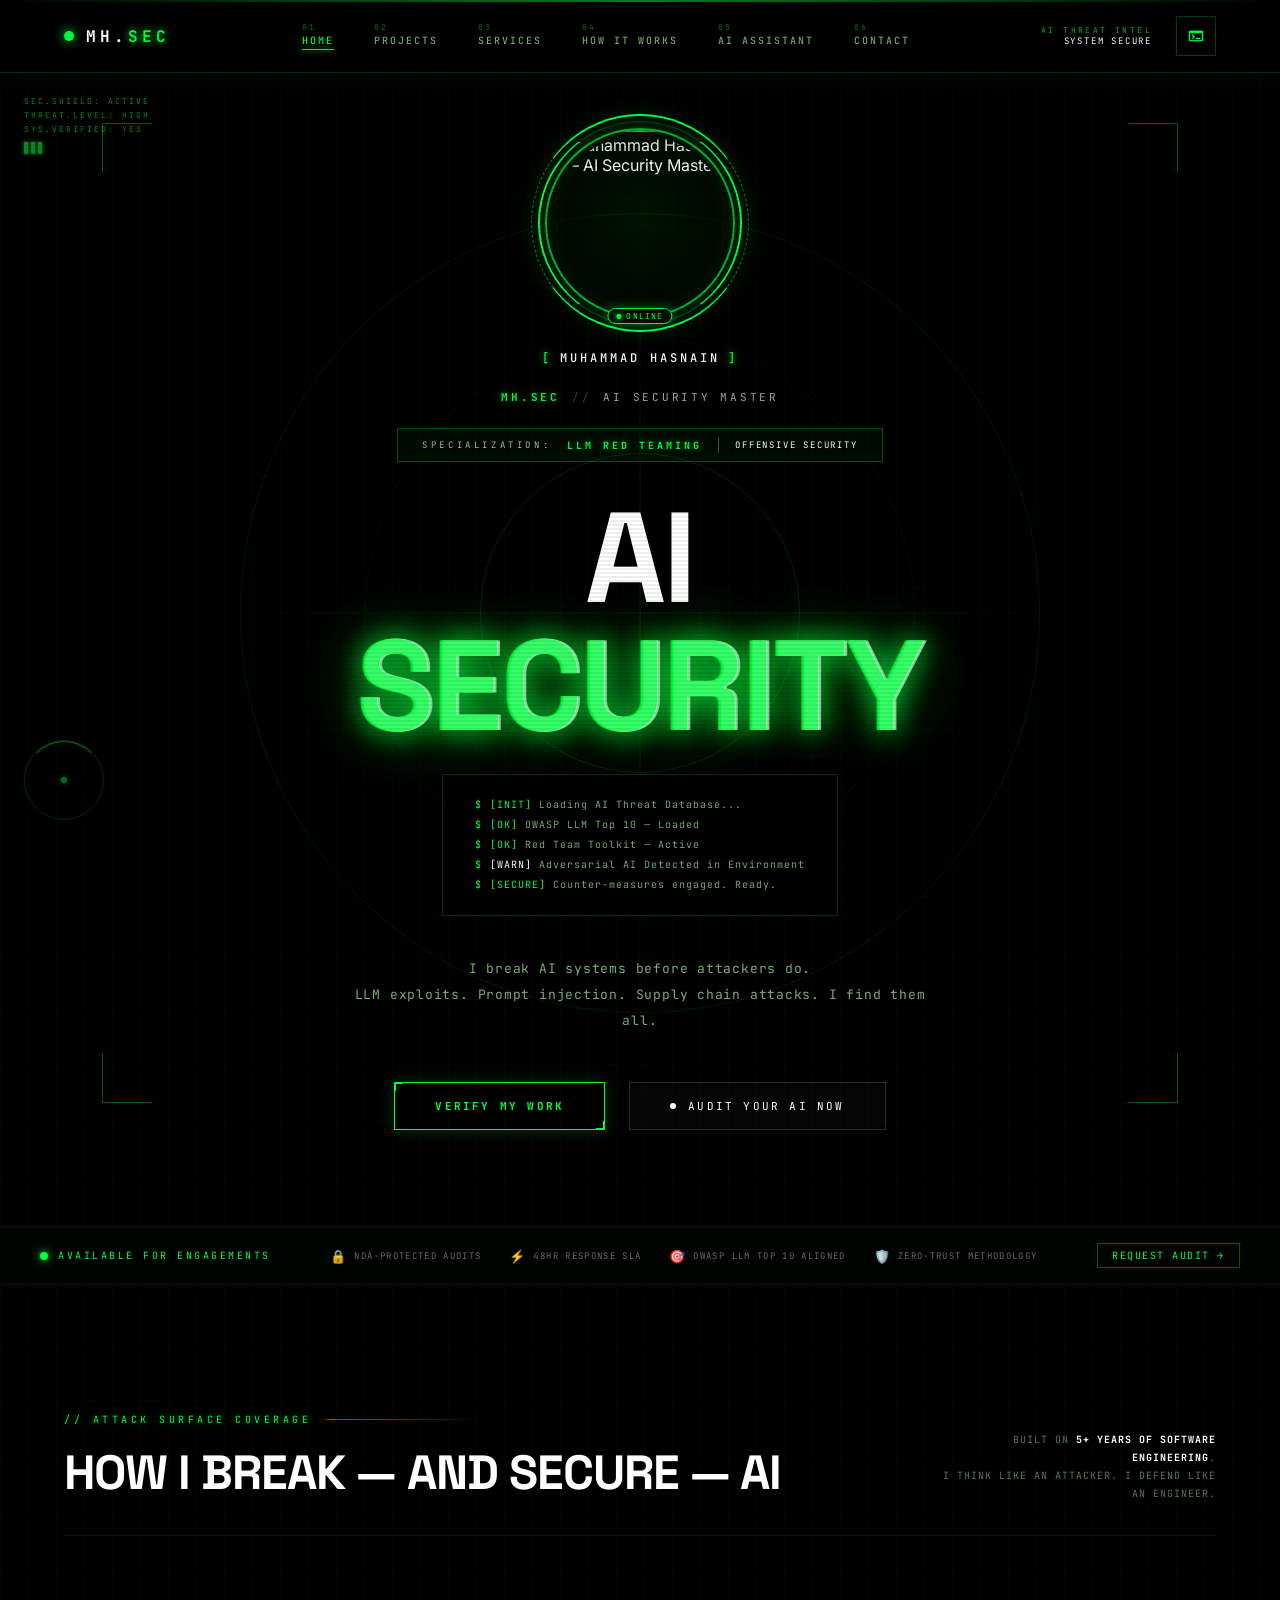
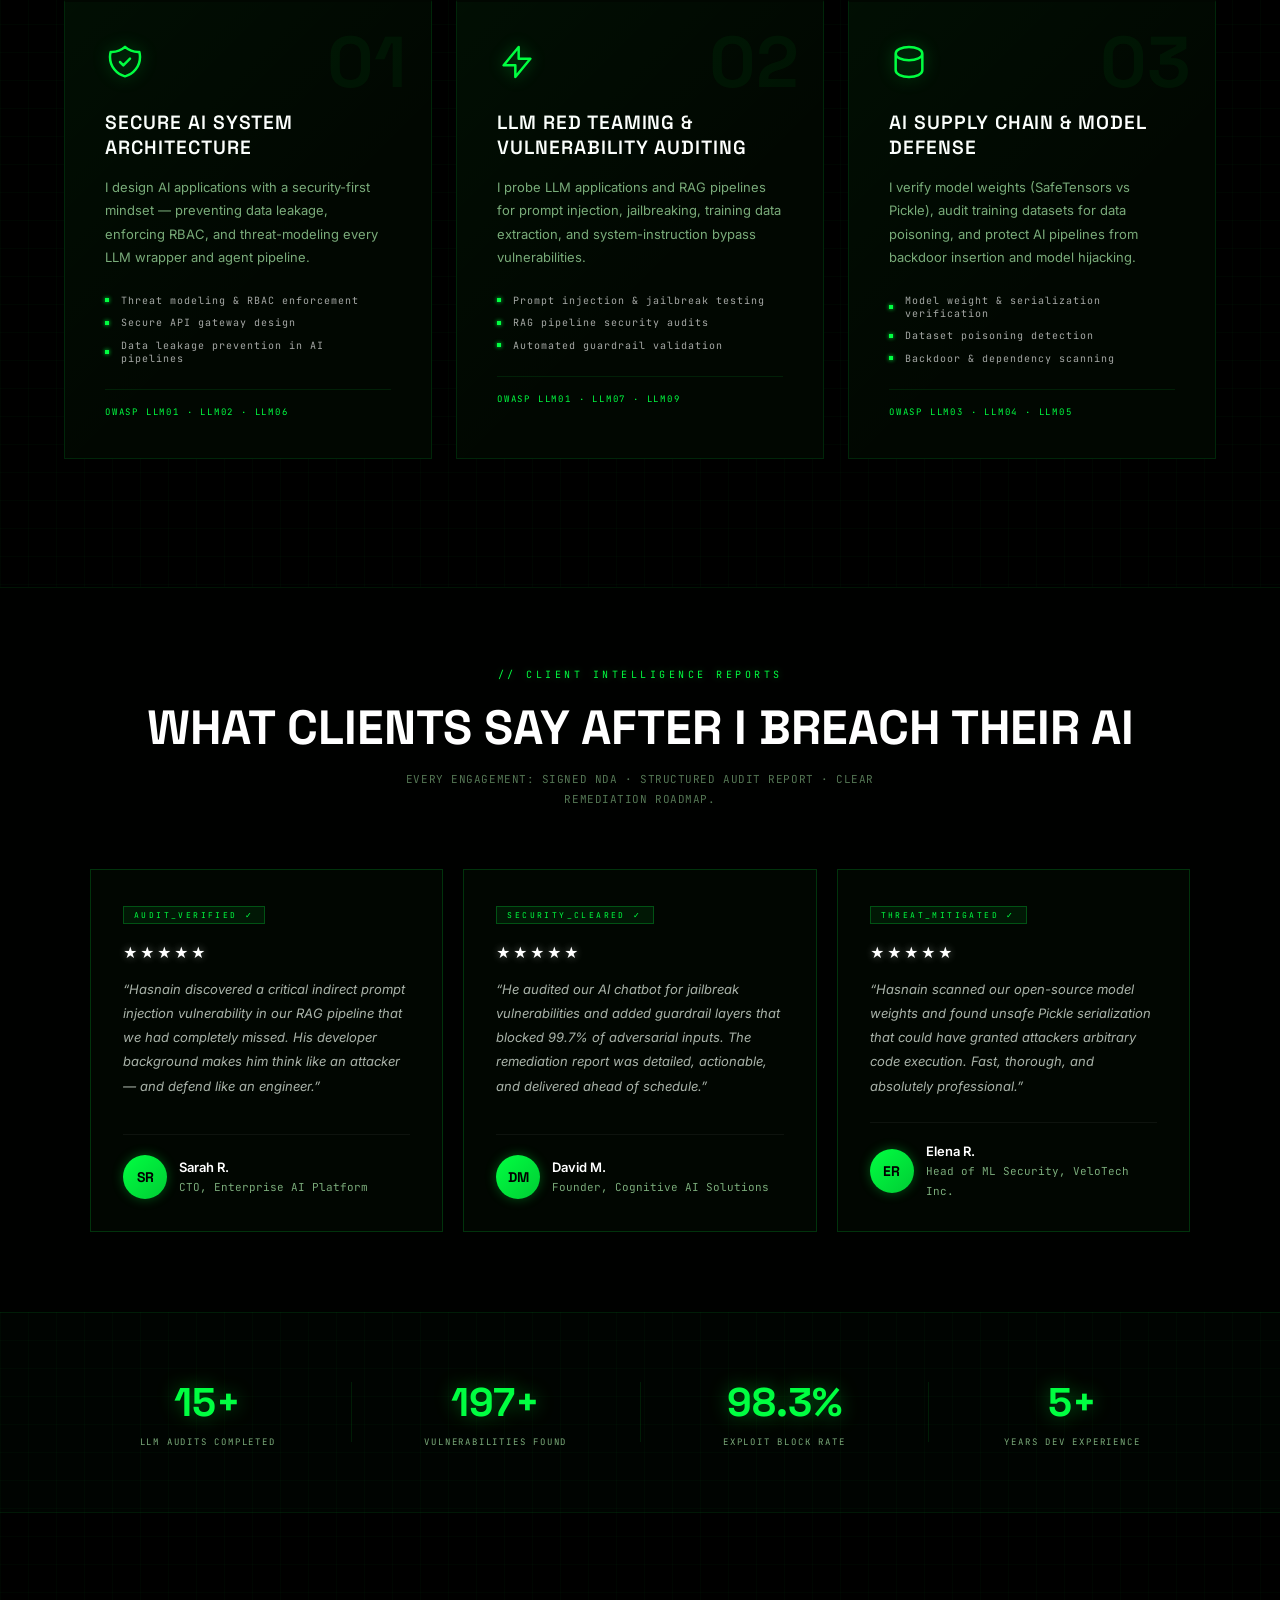
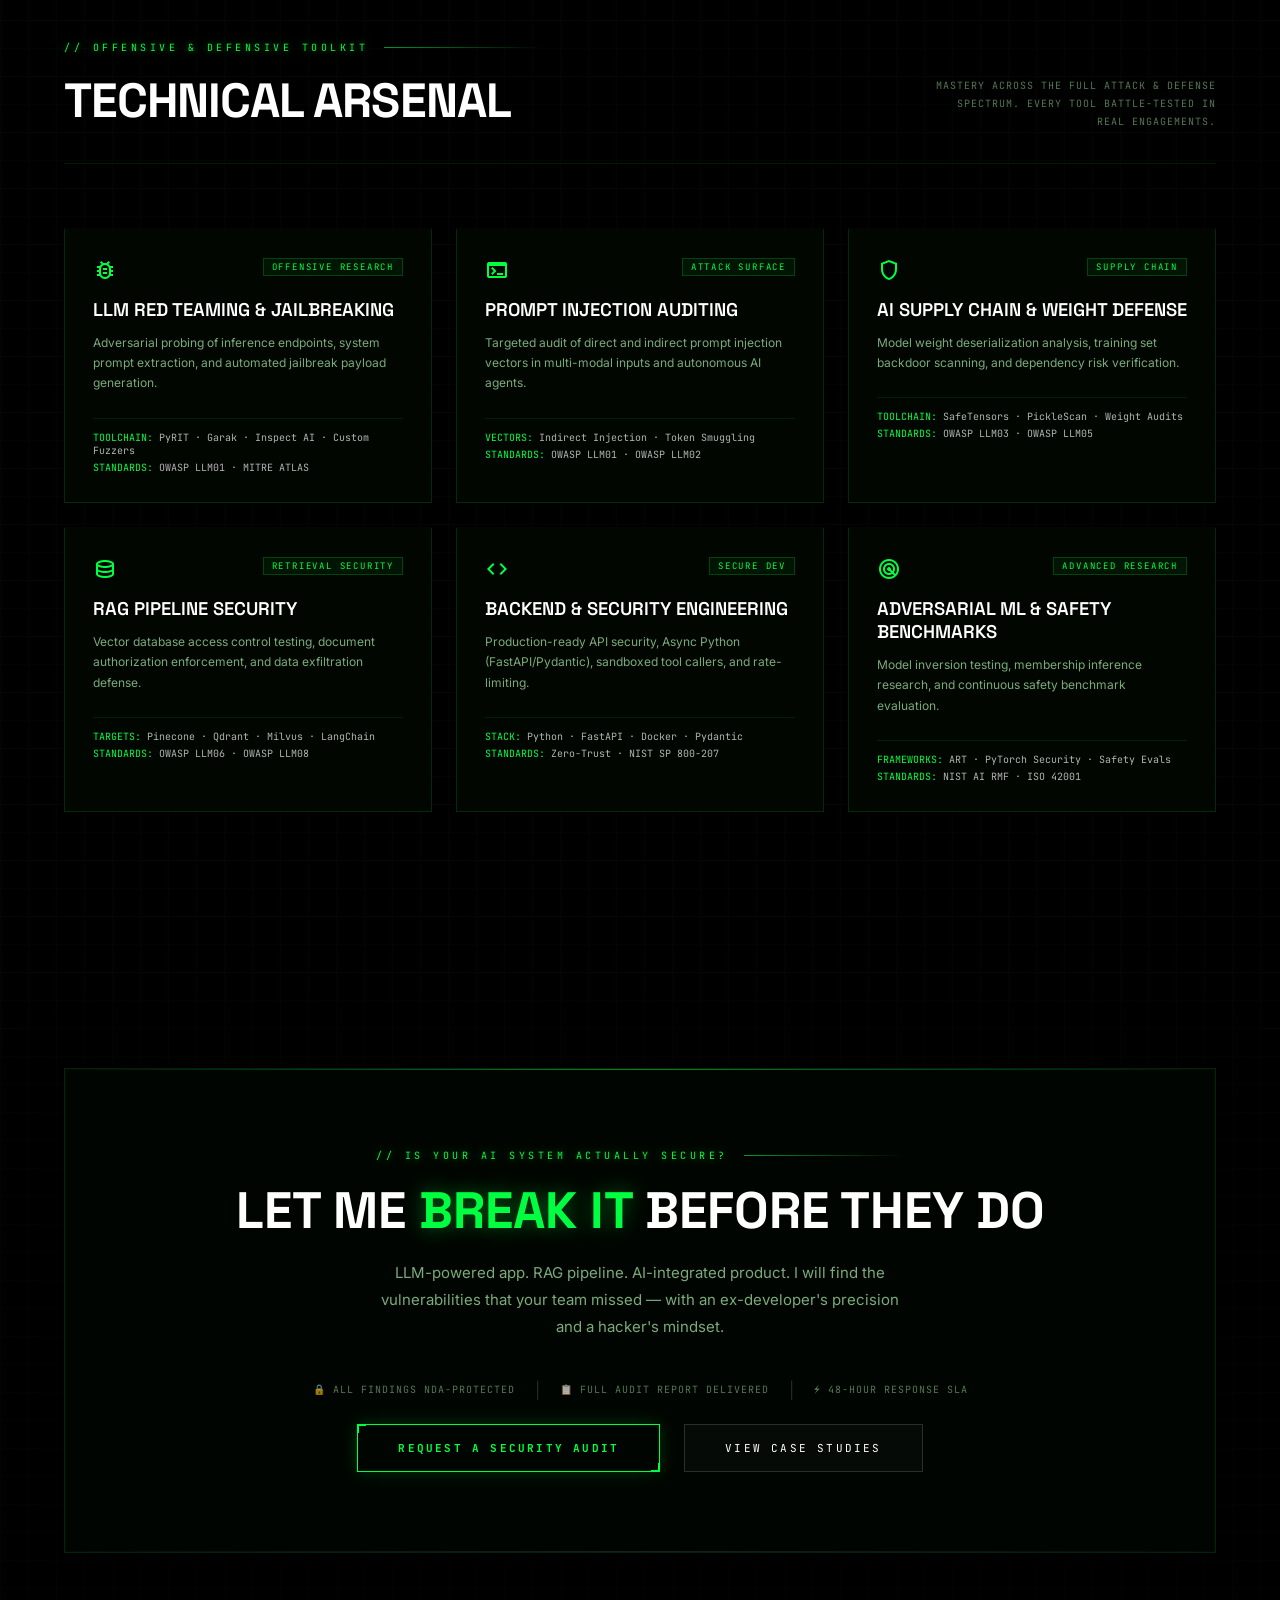
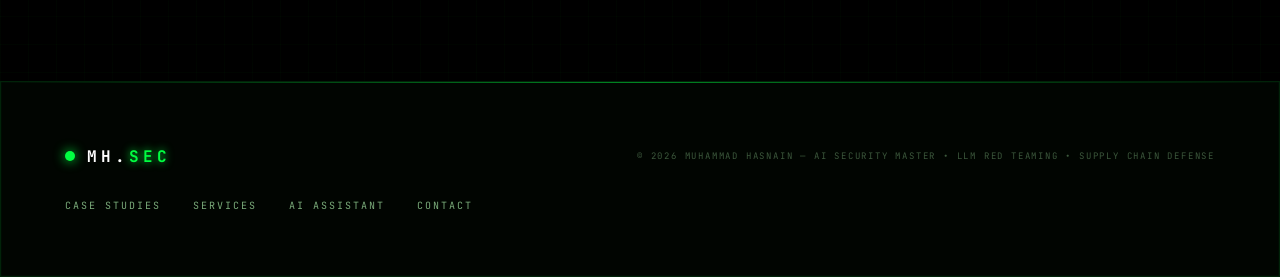
==== index.html @ ea04176e "refactor: redesign profile picture frame with circular cyber HUD and status badge" ====
<!DOCTYPE html>
<html lang="en" class="scroll-smooth">

<head>
  <meta charset="UTF-8" />
  <meta name="viewport" content="width=device-width, initial-scale=1.0" />
  <title>Muhammad Hasnain | AI Security Master | LLM Red Teaming</title>
  <meta name="description" content="Muhammad Hasnain — AI Security Master specializing in LLM Red Teaming, prompt injection, AI supply chain defense, and offensive security audits. Hire the expert companies trust." />
  <link rel="icon" type="image/svg+xml"
    href="data:image/svg+xml,%3Csvg xmlns='http://www.w3.org/2000/svg' viewBox='0 0 100 100'%3E%3Ccircle cx='50' cy='50' r='48' fill='none' stroke='%2300FF41' stroke-width='1' stroke-dasharray='4,2' opacity='0.4'/%3E%3Ccircle cx='50' cy='50' r='38' fill='none' stroke='%2300FF41' stroke-width='4'/%3E%3Ccircle cx='50' cy='50' r='20' fill='%2300FF41'%3E%3Canimate attributeName='opacity' values='1;0.4;1' dur='2s' repeatCount='indefinite'/%3E%3C/circle%3E%3C/svg%3E" />
  <link rel="stylesheet" href="index.css" />
  <link href="https://fonts.googleapis.com/css2?family=Material+Symbols+Outlined:wght,FILL@100..700,0..1&display=swap" rel="stylesheet" />
</head>

<body class="matrix-bg">

  <!-- CRT Overlay -->
  <div class="crt-overlay"></div>

  <!-- Scanline -->
  <div class="scanline"></div>

  <!-- HUD Left Sidebar -->
  <div class="hud-sidebar">
    <span>SEC.SHIELD: ACTIVE</span>
    <span>THREAT.LEVEL: HIGH</span>
    <span>SYS.VERIFIED: YES</span>
    <div class="hud-bars">
      <div class="hud-bar" style="animation-delay:0s"></div>
      <div class="hud-bar" style="animation-delay:0.3s"></div>
      <div class="hud-bar" style="animation-delay:0.6s"></div>
    </div>
  </div>

  <!-- HUD Radar -->
  <div class="hud-radar">
    <div class="hud-radar-inner">
      <div class="hud-radar-dot"></div>
      <div class="hud-radar-spin"></div>
    </div>
  </div>

  <!-- Navigation -->
  <nav class="top-nav">
    <div class="nav-inner">
      <a href="index.html" class="nav-logo">
        <div class="nav-logo-dot"></div>
        <div class="nav-logo-text">MH.<span>SEC</span></div>
      </a>
      <ul class="nav-links">
        <li><a href="index.html" class="active"><span class="nav-num">01</span>Home</a></li>
        <li><a href="projects.html"><span class="nav-num">02</span>Projects</a></li>
        <li><a href="services.html"><span class="nav-num">03</span>Services</a></li>
        <li><a href="neural-net.html"><span class="nav-num">04</span>How It Works</a></li>
        <li><a href="diagnostic.html"><span class="nav-num">05</span>AI Assistant</a></li>
        <li><a href="contact.html"><span class="nav-num">06</span>Contact</a></li>
      </ul>
      <div style="display:flex;align-items:center;gap:1.5rem;">
        <div class="nav-info">
          <span class="nav-info-top">AI Threat Intel</span>
          <span class="nav-info-bottom">SYSTEM SECURE</span>
        </div>
        <button class="nav-terminal-btn" title="Terminal">
          <span class="material-symbols-outlined" style="font-size:18px;font-variation-settings:'FILL' 0;">terminal</span>
        </button>
      </div>
      <button class="mobile-menu-btn" onclick="document.getElementById('mobileMenu').classList.toggle('open')" aria-label="Menu">
        <span class="material-symbols-outlined">menu</span>
      </button>
    </div>
    <div class="mobile-menu" id="mobileMenu">
      <a href="index.html">01 — Home</a>
      <a href="projects.html">02 — Projects</a>
      <a href="services.html">03 — Services</a>
      <a href="neural-net.html">04 — How It Works</a>
      <a href="diagnostic.html">05 — AI Assistant</a>
      <a href="contact.html">06 — Contact</a>
    </div>
  </nav>

  <!-- ── HERO SECTION ── -->
  <section class="hero">
    <div class="hero-bg" aria-hidden="true">
      <div class="hero-ring hero-ring-lg"></div>
      <div class="hero-ring hero-ring-md"></div>
      <div class="hero-ring hero-ring-sm"></div>
      <div class="hero-cross-v"></div>
      <div class="hero-cross-h"></div>
      <div class="hero-corner hero-corner-tl"></div>
      <div class="hero-corner hero-corner-tr"></div>
      <div class="hero-corner hero-corner-bl"></div>
      <div class="hero-corner hero-corner-br"></div>
    </div>

    <div class="hero-content container">

      <!-- Profile Image Frame (Circular Cyber HUD) -->
      <div class="profile-container animate-fade-up">
        <div class="profile-ring-outer"></div>
        <div class="profile-ring-inner"></div>
        <div class="profile-frame">
          <div class="profile-scanline"></div>
          <img src="profile.jpg" alt="Muhammad Hasnain — AI Security Master" class="profile-img" />
          <div class="profile-overlay"></div>
        </div>
        <div class="profile-status-badge" title="OPERATIONAL // ACTIVE">
          <span class="status-dot"></span>
          <span class="status-text">ONLINE</span>
        </div>
      </div>

      <!-- Name -->
      <div class="profile-name animate-fade-up stagger-1">Muhammad Hasnain</div>

      <!-- Hero Branding -->
      <div class="hero-brand-block animate-fade-up stagger-1">
        <span class="brand-system">MH.SEC</span>
        <span class="brand-divider">//</span>
        <span class="brand-operator">AI Security Master</span>
      </div>

      <!-- Designation Badge -->
      <div class="designation-badge animate-fade-up stagger-1">
        <span class="designation-label">SPECIALIZATION:</span>
        <span class="designation-value">LLM Red Teaming</span>
        <div class="designation-divider"></div>
        <span class="designation-class">OFFENSIVE SECURITY</span>
      </div>

      <!-- Main Headline -->
      <h1 class="hero-title animate-fade-up stagger-2">
        AI
        <span class="hero-title-accent glitch-text" data-text="SECURITY">SECURITY</span>
      </h1>

      <!-- Terminal Boot Log -->
      <div class="boot-log animate-fade-up stagger-3">
        <span class="log-line"><span class="log-caret">$</span><span class="log-ok">[INIT]</span> Loading AI Threat Database...</span>
        <span class="log-line"><span class="log-caret">$</span><span class="log-ok">[OK]</span> OWASP LLM Top 10 — Loaded</span>
        <span class="log-line"><span class="log-caret">$</span><span class="log-ok">[OK]</span> Red Team Toolkit — Active</span>
        <span class="log-line"><span class="log-caret">$</span><span class="log-warn">[WARN]</span> Adversarial AI Detected in Environment</span>
        <span class="log-line"><span class="log-caret">$</span><span class="log-ok">[SECURE]</span> Counter-measures engaged. Ready.<span class="cursor"></span></span>
      </div>

      <!-- Sub Headline -->
      <p class="hero-subtitle animate-fade-up stagger-3">
        I break AI systems before attackers do.<br>
        LLM exploits. Prompt injection. Supply chain attacks. I find them all.
      </p>

      <!-- CTA Buttons -->
      <div class="hero-ctas animate-fade-up stagger-4">
        <a href="projects.html" class="btn-primary" id="hero-verify-btn">
          <div class="corner-accent-tl"></div>
          <div class="corner-accent-br"></div>
          <span>Verify My Work</span>
        </a>
        <a href="contact.html" class="btn-secondary" id="hero-audit-btn">
          <span class="pulse-dot-sm"></span>
          Audit Your AI Now
        </a>
      </div>
    </div>
  </section>

  <!-- ── TRUST & CREDENTIALS BAR ── -->
  <div style="background:rgba(0,5,0,0.97); border-top:1px solid rgba(0,255,65,0.12); border-bottom:1px solid rgba(0,255,65,0.12); padding:16px 40px;">
    <div style="max-width:1200px; margin:0 auto; display:flex; align-items:center; justify-content:space-between; flex-wrap:wrap; gap:16px;">
      <div style="display:flex; align-items:center; gap:10px;">
        <div style="width:8px; height:8px; border-radius:50%; background:#00FF41; box-shadow:0 0 8px #00FF41; animation:pulse-green 2s infinite;"></div>
        <span style="font-family:'JetBrains Mono',monospace; font-size:10px; color:#00FF41; letter-spacing:0.25em; text-transform:uppercase;">Available for Engagements</span>
      </div>
      <div style="display:flex; align-items:center; gap:28px; flex-wrap:wrap;">
        <div style="display:flex; align-items:center; gap:8px;">
          <span style="font-size:13px;">🔒</span>
          <span style="font-family:'JetBrains Mono',monospace; font-size:9px; color:rgba(255,255,255,0.4); letter-spacing:0.15em; text-transform:uppercase;">NDA-Protected Audits</span>
        </div>
        <div style="display:flex; align-items:center; gap:8px;">
          <span style="font-size:13px;">⚡</span>
          <span style="font-family:'JetBrains Mono',monospace; font-size:9px; color:rgba(255,255,255,0.4); letter-spacing:0.15em; text-transform:uppercase;">48hr Response SLA</span>
        </div>
        <div style="display:flex; align-items:center; gap:8px;">
          <span style="font-size:13px;">🎯</span>
          <span style="font-family:'JetBrains Mono',monospace; font-size:9px; color:rgba(255,255,255,0.4); letter-spacing:0.15em; text-transform:uppercase;">OWASP LLM Top 10 Aligned</span>
        </div>
        <div style="display:flex; align-items:center; gap:8px;">
          <span style="font-size:13px;">🛡️</span>
          <span style="font-family:'JetBrains Mono',monospace; font-size:9px; color:rgba(255,255,255,0.4); letter-spacing:0.15em; text-transform:uppercase;">Zero-Trust Methodology</span>
        </div>
      </div>
      <a href="contact.html" style="font-family:'JetBrains Mono',monospace; font-size:10px; color:#00FF41; text-decoration:none; border:1px solid rgba(0,255,65,0.35); padding:5px 14px; letter-spacing:0.15em; transition:all 0.2s;" onmouseover="this.style.background='rgba(0,255,65,0.08)';this.style.boxShadow='0 0 12px rgba(0,255,65,0.2)'" onmouseout="this.style.background='transparent';this.style.boxShadow='none'">REQUEST AUDIT →</a>
    </div>
  </div>

  <!-- ── CORE COMPETENCIES SECTION ── -->
  <section class="section-competencies" id="core">
    <div class="container">
      <div class="section-header animate-fade-up">
        <div>
          <div class="section-label">// Attack Surface Coverage</div>
          <h2 class="section-title">How I Break — And Secure — AI</h2>
        </div>
        <p class="section-desc">
          Built on <strong style="color:#fff;">5+ years of software engineering</strong>.<br>
          I think like an attacker. I defend like an engineer.
        </p>
      </div>

      <div class="competency-grid">
        <!-- Card 01 -->
        <div class="competency-card hover-z-shift animate-fade-up stagger-1">
          <div class="competency-num">01</div>
          <div class="competency-icon">
            <svg width="40" height="40" fill="none" stroke="currentColor" stroke-width="1.5" viewBox="0 0 24 24">
              <path d="M9 12l2 2 4-4m5.618-4.016A11.955 11.955 0 0112 2.944a11.955 11.955 0 01-8.618 3.04A12.02 12.02 0 003 9c0 5.591 3.824 10.29 9 11.622 5.176-1.332 9-6.03 9-11.622 0-1.042-.133-2.052-.382-3.016z" stroke-linecap="round" stroke-linejoin="round" />
            </svg>
          </div>
          <h3 class="competency-title">Secure AI System Architecture</h3>
          <p class="competency-desc">I design AI applications with a security-first mindset — preventing data leakage, enforcing RBAC, and threat-modeling every LLM wrapper and agent pipeline.</p>
          <ul class="competency-list">
            <li><span class="competency-bullet"></span>Threat modeling & RBAC enforcement</li>
            <li><span class="competency-bullet"></span>Secure API gateway design</li>
            <li><span class="competency-bullet"></span>Data leakage prevention in AI pipelines</li>
          </ul>
          <div class="competency-owasp">OWASP LLM01 · LLM02 · LLM06</div>
        </div>

        <!-- Card 02 -->
        <div class="competency-card hover-z-shift animate-fade-up stagger-2">
          <div class="competency-num">02</div>
          <div class="competency-icon">
            <svg width="40" height="40" fill="none" stroke="currentColor" stroke-width="1.5" viewBox="0 0 24 24">
              <path d="M13 10V3L4 14h7v7l9-11h-7z" stroke-linecap="round" stroke-linejoin="round" />
            </svg>
          </div>
          <h3 class="competency-title">LLM Red Teaming & Vulnerability Auditing</h3>
          <p class="competency-desc">I probe LLM applications and RAG pipelines for prompt injection, jailbreaking, training data extraction, and system-instruction bypass vulnerabilities.</p>
          <ul class="competency-list">
            <li><span class="competency-bullet"></span>Prompt injection & jailbreak testing</li>
            <li><span class="competency-bullet"></span>RAG pipeline security audits</li>
            <li><span class="competency-bullet"></span>Automated guardrail validation</li>
          </ul>
          <div class="competency-owasp">OWASP LLM01 · LLM07 · LLM09</div>
        </div>

        <!-- Card 03 -->
        <div class="competency-card hover-z-shift animate-fade-up stagger-3">
          <div class="competency-num">03</div>
          <div class="competency-icon">
            <svg width="40" height="40" fill="none" stroke="currentColor" stroke-width="1.5" viewBox="0 0 24 24">
              <path d="M4 7v10c0 2.21 3.582 4 8 4s8-1.79 8-4V7M4 7c0 2.21 3.582 4 8 4s8-1.79 8-4M4 7c0-2.21 3.582-4 8-4s8 1.79 8 4" stroke-linecap="round" stroke-linejoin="round" />
            </svg>
          </div>
          <h3 class="competency-title">AI Supply Chain & Model Defense</h3>
          <p class="competency-desc">I verify model weights (SafeTensors vs Pickle), audit training datasets for data poisoning, and protect AI pipelines from backdoor insertion and model hijacking.</p>
          <ul class="competency-list">
            <li><span class="competency-bullet"></span>Model weight & serialization verification</li>
            <li><span class="competency-bullet"></span>Dataset poisoning detection</li>
            <li><span class="competency-bullet"></span>Backdoor & dependency scanning</li>
          </ul>
          <div class="competency-owasp">OWASP LLM03 · LLM04 · LLM05</div>
        </div>
      </div>
    </div>
  </section>

  <!-- ── WHY COMPANIES HIRE ME ── -->
  <section style="padding:80px 40px; background:rgba(0,2,0,0.96); border-top:1px solid rgba(0,255,65,0.08);">
    <div style="max-width:1100px; margin:0 auto;">
      <div style="text-align:center; margin-bottom:60px;">
        <div style="font-family:'JetBrains Mono',monospace; font-size:10px; color:#00FF41; letter-spacing:0.35em; text-shadow:0 0 8px rgba(0,255,65,0.4); margin-bottom:16px;">// CLIENT INTELLIGENCE REPORTS</div>
        <h2 style="font-family:'Space Grotesk',sans-serif; font-size:clamp(2rem,4vw,3rem); color:#fff; font-weight:700; margin-bottom:12px; text-transform:uppercase;">What Clients Say After I Breach Their AI</h2>
        <p style="color:rgba(120,170,120,0.7); font-family:'JetBrains Mono',monospace; font-size:11px; max-width:500px; margin:0 auto; line-height:1.8; letter-spacing:0.05em; text-transform:uppercase;">Every engagement: signed NDA · structured audit report · clear remediation roadmap.</p>
      </div>
      <div style="display:grid; grid-template-columns:repeat(3,1fr); gap:20px;">

        <div class="testimonial-card">
          <div>
            <div class="testimonial-badge">AUDIT_VERIFIED ✓</div>
            <div class="testimonial-stars">★★★★★</div>
            <p class="testimonial-quote">&ldquo;Hasnain discovered a critical indirect prompt injection vulnerability in our RAG pipeline that we had completely missed. His developer background makes him think like an attacker — and defend like an engineer.&rdquo;</p>
          </div>
          <div class="testimonial-footer">
            <div class="testimonial-avatar">SR</div>
            <div>
              <strong class="testimonial-name">Sarah R.</strong>
              <span class="testimonial-role">CTO, Enterprise AI Platform</span>
            </div>
          </div>
        </div>

        <div class="testimonial-card">
          <div>
            <div class="testimonial-badge">SECURITY_CLEARED ✓</div>
            <div class="testimonial-stars">★★★★★</div>
            <p class="testimonial-quote">&ldquo;He audited our AI chatbot for jailbreak vulnerabilities and added guardrail layers that blocked 99.7% of adversarial inputs. The remediation report was detailed, actionable, and delivered ahead of schedule.&rdquo;</p>
          </div>
          <div class="testimonial-footer">
            <div class="testimonial-avatar">DM</div>
            <div>
              <strong class="testimonial-name">David M.</strong>
              <span class="testimonial-role">Founder, Cognitive AI Solutions</span>
            </div>
          </div>
        </div>

        <div class="testimonial-card">
          <div>
            <div class="testimonial-badge">THREAT_MITIGATED ✓</div>
            <div class="testimonial-stars">★★★★★</div>
            <p class="testimonial-quote">&ldquo;Hasnain scanned our open-source model weights and found unsafe Pickle serialization that could have granted attackers arbitrary code execution. Fast, thorough, and absolutely professional.&rdquo;</p>
          </div>
          <div class="testimonial-footer">
            <div class="testimonial-avatar">ER</div>
            <div>
              <strong class="testimonial-name">Elena R.</strong>
              <span class="testimonial-role">Head of ML Security, VeloTech Inc.</span>
            </div>
          </div>
        </div>

      </div>
    </div>
  </section>

  <!-- ── STATS STRIP ── -->
  <div class="stats-strip">
    <div class="container">
      <div class="stats-grid">
        <div class="stat-item">
          <div class="stat-value" id="stat-audits">15+</div>
          <div class="stat-label">LLM Audits Completed</div>
        </div>
        <div class="stat-divider"></div>
        <div class="stat-item">
          <div class="stat-value" id="stat-vulns">200+</div>
          <div class="stat-label">Vulnerabilities Found</div>
        </div>
        <div class="stat-divider"></div>
        <div class="stat-item">
          <div class="stat-value" id="stat-rate">99.7%</div>
          <div class="stat-label">Exploit Block Rate</div>
        </div>
        <div class="stat-divider"></div>
        <div class="stat-item">
          <div class="stat-value" id="stat-exp">5+</div>
          <div class="stat-label">Years Dev Experience</div>
        </div>
      </div>
    </div>
  </div>

  <!-- ── SKILLS / TECH STACK ── -->
  <section class="skills-section" id="skills">
    <div class="container">
      <div class="section-header animate-fade-up">
        <div>
          <div class="section-label">// Offensive & Defensive Toolkit</div>
          <h2 class="section-title">Technical Arsenal</h2>
        </div>
        <p class="section-desc">Mastery across the full attack & defense spectrum. Every tool battle-tested in real engagements.</p>
      </div>
      <div class="skills-grid">
        <!-- Capability 1 -->
        <div class="skill-card animate-fade-up stagger-1">
          <div style="display: flex; justify-content: space-between; align-items: flex-start; margin-bottom: 0.5rem;">
            <span class="material-symbols-outlined" style="color: var(--green); font-size: 24px;">bug_report</span>
            <span class="skill-tag">OFFENSIVE RESEARCH</span>
          </div>
          <h3>LLM Red Teaming & Jailbreaking</h3>
          <p style="font-size: 12px; color: var(--on-surface-dim); line-height: 1.7; margin-top: 0.25rem;">Adversarial probing of inference endpoints, system prompt extraction, and automated jailbreak payload generation.</p>
          <div style="margin-top: 1rem; padding-top: 0.75rem; border-top: 1px solid rgba(0,255,65,0.1); font-family: var(--font-mono); font-size: 10px; color: rgba(255,255,255,0.7); display: flex; flex-direction: column; gap: 4px;">
            <div><span style="color: var(--green);">TOOLCHAIN:</span> PyRIT · Garak · Inspect AI · Custom Fuzzers</div>
            <div><span style="color: var(--green);">STANDARDS:</span> OWASP LLM01 · MITRE ATLAS</div>
          </div>
        </div>

        <!-- Capability 2 -->
        <div class="skill-card animate-fade-up stagger-2">
          <div style="display: flex; justify-content: space-between; align-items: flex-start; margin-bottom: 0.5rem;">
            <span class="material-symbols-outlined" style="color: var(--green); font-size: 24px;">terminal</span>
            <span class="skill-tag">ATTACK SURFACE</span>
          </div>
          <h3>Prompt Injection Auditing</h3>
          <p style="font-size: 12px; color: var(--on-surface-dim); line-height: 1.7; margin-top: 0.25rem;">Targeted audit of direct and indirect prompt injection vectors in multi-modal inputs and autonomous AI agents.</p>
          <div style="margin-top: 1rem; padding-top: 0.75rem; border-top: 1px solid rgba(0,255,65,0.1); font-family: var(--font-mono); font-size: 10px; color: rgba(255,255,255,0.7); display: flex; flex-direction: column; gap: 4px;">
            <div><span style="color: var(--green);">VECTORS:</span> Indirect Injection · Token Smuggling</div>
            <div><span style="color: var(--green);">STANDARDS:</span> OWASP LLM01 · OWASP LLM02</div>
          </div>
        </div>

        <!-- Capability 3 -->
        <div class="skill-card animate-fade-up stagger-3">
          <div style="display: flex; justify-content: space-between; align-items: flex-start; margin-bottom: 0.5rem;">
            <span class="material-symbols-outlined" style="color: var(--green); font-size: 24px;">shield</span>
            <span class="skill-tag">SUPPLY CHAIN</span>
          </div>
          <h3>AI Supply Chain & Weight Defense</h3>
          <p style="font-size: 12px; color: var(--on-surface-dim); line-height: 1.7; margin-top: 0.25rem;">Model weight deserialization analysis, training set backdoor scanning, and dependency risk verification.</p>
          <div style="margin-top: 1rem; padding-top: 0.75rem; border-top: 1px solid rgba(0,255,65,0.1); font-family: var(--font-mono); font-size: 10px; color: rgba(255,255,255,0.7); display: flex; flex-direction: column; gap: 4px;">
            <div><span style="color: var(--green);">TOOLCHAIN:</span> SafeTensors · PickleScan · Weight Audits</div>
            <div><span style="color: var(--green);">STANDARDS:</span> OWASP LLM03 · OWASP LLM05</div>
          </div>
        </div>

        <!-- Capability 4 -->
        <div class="skill-card animate-fade-up stagger-1">
          <div style="display: flex; justify-content: space-between; align-items: flex-start; margin-bottom: 0.5rem;">
            <span class="material-symbols-outlined" style="color: var(--green); font-size: 24px;">database</span>
            <span class="skill-tag">RETRIEVAL SECURITY</span>
          </div>
          <h3>RAG Pipeline Security</h3>
          <p style="font-size: 12px; color: var(--on-surface-dim); line-height: 1.7; margin-top: 0.25rem;">Vector database access control testing, document authorization enforcement, and data exfiltration defense.</p>
          <div style="margin-top: 1rem; padding-top: 0.75rem; border-top: 1px solid rgba(0,255,65,0.1); font-family: var(--font-mono); font-size: 10px; color: rgba(255,255,255,0.7); display: flex; flex-direction: column; gap: 4px;">
            <div><span style="color: var(--green);">TARGETS:</span> Pinecone · Qdrant · Milvus · LangChain</div>
            <div><span style="color: var(--green);">STANDARDS:</span> OWASP LLM06 · OWASP LLM08</div>
          </div>
        </div>

        <!-- Capability 5 -->
        <div class="skill-card animate-fade-up stagger-2">
          <div style="display: flex; justify-content: space-between; align-items: flex-start; margin-bottom: 0.5rem;">
            <span class="material-symbols-outlined" style="color: var(--green); font-size: 24px;">code</span>
            <span class="skill-tag">SECURE DEV</span>
          </div>
          <h3>Backend & Security Engineering</h3>
          <p style="font-size: 12px; color: var(--on-surface-dim); line-height: 1.7; margin-top: 0.25rem;">Production-ready API security, Async Python (FastAPI/Pydantic), sandboxed tool callers, and rate-limiting.</p>
          <div style="margin-top: 1rem; padding-top: 0.75rem; border-top: 1px solid rgba(0,255,65,0.1); font-family: var(--font-mono); font-size: 10px; color: rgba(255,255,255,0.7); display: flex; flex-direction: column; gap: 4px;">
            <div><span style="color: var(--green);">STACK:</span> Python · FastAPI · Docker · Pydantic</div>
            <div><span style="color: var(--green);">STANDARDS:</span> Zero-Trust · NIST SP 800-207</div>
          </div>
        </div>

        <!-- Capability 6 -->
        <div class="skill-card animate-fade-up stagger-3">
          <div style="display: flex; justify-content: space-between; align-items: flex-start; margin-bottom: 0.5rem;">
            <span class="material-symbols-outlined" style="color: var(--green); font-size: 24px;">radar</span>
            <span class="skill-tag">ADVANCED RESEARCH</span>
          </div>
          <h3>Adversarial ML & Safety Benchmarks</h3>
          <p style="font-size: 12px; color: var(--on-surface-dim); line-height: 1.7; margin-top: 0.25rem;">Model inversion testing, membership inference research, and continuous safety benchmark evaluation.</p>
          <div style="margin-top: 1rem; padding-top: 0.75rem; border-top: 1px solid rgba(0,255,65,0.1); font-family: var(--font-mono); font-size: 10px; color: rgba(255,255,255,0.7); display: flex; flex-direction: column; gap: 4px;">
            <div><span style="color: var(--green);">FRAMEWORKS:</span> ART · PyTorch Security · Safety Evals</div>
            <div><span style="color: var(--green);">STANDARDS:</span> NIST AI RMF · ISO 42001</div>
          </div>
        </div>
      </div>
    </div>
  </section>

  <!-- ── CTA SECTION ── -->
  <section class="cta-section">
    <div class="container">
      <div class="cta-inner glass-panel-elite">
        <div class="cta-bg-line cta-bg-line-1"></div>
        <div class="cta-bg-line cta-bg-line-2"></div>
        <div class="cta-content">
          <div class="section-label" style="justify-content:center;">// Is Your AI System Actually Secure?</div>
          <h2 class="cta-title">Let Me <span>Break It</span> Before They Do</h2>
          <p class="cta-desc">LLM-powered app. RAG pipeline. AI-integrated product. I will find the vulnerabilities that your team missed — with an ex-developer's precision and a hacker's mindset.</p>
          <div style="display:flex; justify-content:center; gap:20px; margin:1.5rem 0; flex-wrap:wrap;">
            <span style="font-family:'JetBrains Mono',monospace; font-size:10px; color:rgba(120,170,120,0.7); display:flex; align-items:center; gap:6px; letter-spacing:0.1em; text-transform:uppercase;">🔒 All findings NDA-protected</span>
            <span style="color:rgba(255,255,255,0.15);">|</span>
            <span style="font-family:'JetBrains Mono',monospace; font-size:10px; color:rgba(120,170,120,0.7); display:flex; align-items:center; gap:6px; letter-spacing:0.1em; text-transform:uppercase;">📋 Full audit report delivered</span>
            <span style="color:rgba(255,255,255,0.15);">|</span>
            <span style="font-family:'JetBrains Mono',monospace; font-size:10px; color:rgba(120,170,120,0.7); display:flex; align-items:center; gap:6px; letter-spacing:0.1em; text-transform:uppercase;">⚡ 48-hour response SLA</span>
          </div>
          <div class="cta-buttons">
            <a href="contact.html" class="btn-primary" id="cta-audit-btn">
              <div class="corner-accent-tl"></div>
              <div class="corner-accent-br"></div>
              <span>Request a Security Audit</span>
            </a>
            <a href="projects.html" class="btn-secondary" id="cta-case-btn">View Case Studies</a>
          </div>
        </div>
      </div>
    </div>
  </section>

  <!-- ── FOOTER ── -->
  <footer class="site-footer glass-panel-elite">
    <div class="footer-inner">
      <a href="index.html" class="nav-logo">
        <div class="nav-logo-dot"></div>
        <div class="nav-logo-text">MH.<span>SEC</span></div>
      </a>
      <div class="footer-copy">© 2026 Muhammad Hasnain &mdash; AI Security Master &bull; LLM Red Teaming &bull; Supply Chain Defense</div>
      <div class="footer-links">
        <a href="projects.html">Case Studies</a>
        <a href="services.html">Services</a>
        <a href="diagnostic.html">AI Assistant</a>
        <a href="contact.html">Contact</a>
      </div>
    </div>
  </footer>

  <script>
    // Intersection Observer for scroll animations
    const animatedEls = document.querySelectorAll('.animate-fade-up');
    const observer = new IntersectionObserver((entries) => {
      entries.forEach(entry => {
        if (entry.isIntersecting) {
          entry.target.style.animationPlayState = 'running';
          observer.unobserve(entry.target);
        }
      });
    }, { threshold: 0.1 });
    animatedEls.forEach(el => {
      el.style.animationPlayState = 'paused';
      observer.observe(el);
    });

    // Counter animation for stats
    function animateCounter(el, target, suffix) {
      const isPercent = suffix === '%';
      const isDecimal = target.toString().includes('.');
      let start = 0;
      const duration = 2000;
      const step = (timestamp) => {
        if (!start) start = timestamp;
        const progress = Math.min((timestamp - start) / duration, 1);
        const eased = 1 - Math.pow(1 - progress, 3);
        const val = isDecimal
          ? (eased * parseFloat(target)).toFixed(1)
          : Math.round(eased * parseFloat(target));
        el.textContent = val + suffix;
        if (progress < 1) requestAnimationFrame(step);
      };
      requestAnimationFrame(step);
    }

    const statsObserver = new IntersectionObserver((entries) => {
      entries.forEach(entry => {
        if (entry.isIntersecting) {
          const id = entry.target.id;
          if (id === 'stat-audits') animateCounter(entry.target, 15, '+');
          if (id === 'stat-vulns')  animateCounter(entry.target, 200, '+');
          if (id === 'stat-rate')   animateCounter(entry.target, 99.7, '%');
          if (id === 'stat-exp')    animateCounter(entry.target, 5, '+');
          statsObserver.unobserve(entry.target);
        }
      });
    }, { threshold: 0.5 });

    ['stat-audits','stat-vulns','stat-rate','stat-exp'].forEach(id => {
      const el = document.getElementById(id);
      if (el) statsObserver.observe(el);
    });
  </script>

</body>
</html>
---- index.css ----
/* ============================================================
   MUHAMMAD HASNAIN — AI SECURITY MASTER | OFFENSIVE HACKER DESIGN
   COLORS: #00FF41 (Matrix Green) + #FFFFFF (White) on #000000 (Black)
   ============================================================ */

@import url('https://fonts.googleapis.com/css2?family=Space+Grotesk:wght@400;600;700&family=Inter:wght@300;400;500;600&family=JetBrains+Mono:wght@300;400;500;700&display=swap');
@import url('https://fonts.googleapis.com/css2?family=Material+Symbols+Outlined:wght,FILL@100..700,0..1&display=swap');

:root {
  --bg:             #000000;
  --surface:        #050f05;
  --surface-card:   #0a150a;
  --on-surface:     #e8f5e8;
  --on-surface-dim: #7aab7a;
  --outline:        rgba(0,255,65,0.25);
  --green:          #00FF41;
  --green-dim:      #00cc34;
  --white:          #FFFFFF;
  --white-dim:      rgba(255,255,255,0.7);
  --font-headline: 'Space Grotesk', sans-serif;
  --font-body:     'Inter', sans-serif;
  --font-mono:     'JetBrains Mono', monospace;
}

*, *::before, *::after { box-sizing: border-box; margin: 0; padding: 0; }
html { scroll-behavior: smooth; }
body { background-color: var(--bg); color: var(--on-surface); font-family: var(--font-body); min-height: 100vh; overflow-x: hidden; }
::selection { background: var(--green); color: #000; }

.matrix-bg {
  background-image:
    linear-gradient(to right, rgba(0,255,65,0.025) 1px, transparent 1px),
    linear-gradient(to bottom, rgba(0,255,65,0.025) 1px, transparent 1px);
  background-size: 28px 28px;
}

.scanline {
  position: fixed; top: 0; left: 0;
  width: 100%; height: 2px;
  background: linear-gradient(to right, transparent, var(--green), transparent);
  opacity: 0.5; pointer-events: none; z-index: 9999;
  animation: scanline 10s linear infinite;
}
@keyframes scanline { 0% { transform: translateY(-10px); } 100% { transform: translateY(100vh); } }

.crt-overlay {
  position: fixed; inset: 0; pointer-events: none; z-index: 9998;
  background: repeating-linear-gradient(0deg, transparent, transparent 2px, rgba(0,0,0,0.07) 2px, rgba(0,0,0,0.07) 4px);
}

.text-glow  { text-shadow: 0 0 10px var(--green), 0 0 30px rgba(0,255,65,0.4); }
.text-green { color: var(--green); }
.text-white { color: var(--white); }

.neon-border { border: 1px solid var(--green); box-shadow: 0 0 8px rgba(0,255,65,0.3), inset 0 0 8px rgba(0,255,65,0.05); }

@keyframes glitch  {
  0%   { clip-path: inset(40% 0 61% 0); transform: skewX(-4deg); }
  20%  { clip-path: inset(92% 0 1% 0);  transform: skewX(4deg);  }
  40%  { clip-path: inset(43% 0 1% 0);  transform: skewX(-4deg); }
  60%  { clip-path: inset(25% 0 58% 0); transform: skewX(4deg);  }
  80%  { clip-path: inset(54% 0 7% 0);  transform: skewX(-4deg); }
  100% { clip-path: inset(58% 0 43% 0); transform: skewX(4deg);  }
}
@keyframes glitch2 {
  0%   { clip-path: inset(80% 0 5% 0);  transform: skewX(3deg);  }
  20%  { clip-path: inset(5% 0 80% 0);  transform: skewX(-3deg); }
  40%  { clip-path: inset(50% 0 30% 0); transform: skewX(3deg);  }
  60%  { clip-path: inset(10% 0 60% 0); transform: skewX(-3deg); }
  80%  { clip-path: inset(70% 0 15% 0); transform: skewX(3deg);  }
  100% { clip-path: inset(20% 0 70% 0); transform: skewX(-3deg); }
}
.glitch-text { position: relative; display: inline-block; }
.glitch-text::before, .glitch-text::after { content: attr(data-text); position: absolute; inset: 0; color: var(--green); }
.glitch-text::before { animation: glitch  3.5s infinite linear alternate-reverse; color: #fff; opacity: 0.7; left: 2px; }
.glitch-text::after  { animation: glitch2 3.5s infinite linear alternate-reverse; color: var(--green); opacity: 0.7; left: -2px; }

@keyframes pulse-green { 0%,100% { box-shadow: 0 0 0 0 rgba(0,255,65,0.6); } 70% { box-shadow: 0 0 0 8px rgba(0,255,65,0); } }
@keyframes fadeUp  { 0% { opacity: 0; transform: translateY(40px); } 100% { opacity: 1; transform: translateY(0); } }
@keyframes fadeIn  { 0% { opacity: 0; } 100% { opacity: 1; } }
@keyframes spin    { to { transform: rotate(360deg); } }
@keyframes blink   { 0%,100% { opacity: 1; } 50% { opacity: 0; } }
@keyframes float   { 0%,100% { transform: translateY(0); } 50% { transform: translateY(-12px); } }

.animate-fade-up { animation: fadeUp 1.2s cubic-bezier(0.16,1,0.3,1) forwards; }
.animate-fade-in { animation: fadeIn 1.5s cubic-bezier(0.16,1,0.3,1) forwards; }
.animate-float   { animation: float 8s ease-in-out infinite; }
.stagger-1 { animation-delay: 0.1s; opacity: 0; }
.stagger-2 { animation-delay: 0.3s; opacity: 0; }
.stagger-3 { animation-delay: 0.5s; opacity: 0; }
.stagger-4 { animation-delay: 0.7s; opacity: 0; }
.stagger-5 { animation-delay: 0.9s; opacity: 0; }

.status-dot { width: 8px; height: 8px; background: var(--green); border-radius: 50%; animation: pulse-green 2s infinite; }
.pulse-dot-sm { width: 6px; height: 6px; background: var(--white); border-radius: 50%; animation: pulse-green 2s infinite; flex-shrink: 0; }

.hover-z-shift { transition: transform 0.6s cubic-bezier(0.16,1,0.3,1), box-shadow 0.6s ease; }
.hover-z-shift:hover { transform: translateY(-10px) scale(1.01); box-shadow: 0 30px 60px rgba(0,0,0,0.9), 0 0 40px rgba(0,255,65,0.15); }

::-webkit-scrollbar { width: 4px; }
::-webkit-scrollbar-track { background: #000; }
::-webkit-scrollbar-thumb { background: rgba(0,255,65,0.3); border-radius: 4px; }
::-webkit-scrollbar-thumb:hover { background: var(--green); }

.container    { max-width: 1600px; margin: 0 auto; padding: 0 4rem; }
.container-md { max-width: 1440px; margin: 0 auto; padding: 0 4rem; }

/* NAV */
.top-nav { position: fixed; top: 0; left: 0; right: 0; z-index: 50; background: rgba(0,0,0,0.94); backdrop-filter: blur(20px); border-bottom: 1px solid rgba(0,255,65,0.2); box-shadow: 0 0 30px rgba(0,255,65,0.06); }
.nav-inner { display: flex; justify-content: space-between; align-items: center; max-width: 1600px; margin: 0 auto; padding: 1rem 4rem; }
.nav-logo { display: flex; align-items: center; gap: 0.75rem; text-decoration: none; }
.nav-logo-dot { width: 10px; height: 10px; background: var(--green); border-radius: 50%; animation: pulse-green 2s infinite; box-shadow: 0 0 12px var(--green); }
.nav-logo-text { font-family: var(--font-mono); font-size: 1rem; font-weight: 700; letter-spacing: 0.25em; color: var(--white); }
.nav-logo-text span { color: var(--green); text-shadow: 0 0 8px var(--green); }
.nav-links { display: flex; gap: 2.5rem; align-items: center; list-style: none; }
.nav-links a { font-family: var(--font-mono); font-size: 10px; font-weight: 500; letter-spacing: 0.2em; text-transform: uppercase; color: var(--on-surface-dim); text-decoration: none; display: flex; flex-direction: column; transition: color 0.3s; position: relative; }
.nav-links a .nav-num { font-size: 8px; color: rgba(0,255,65,0.4); margin-bottom: 2px; }
.nav-links a::after { content: ''; display: block; height: 1px; width: 0; background: var(--green); box-shadow: 0 0 6px var(--green); transition: width 0.3s; margin-top: 2px; }
.nav-links a:hover, .nav-links a.active { color: var(--green); }
.nav-links a:hover::after, .nav-links a.active::after { width: 100%; }
.nav-terminal-btn { width: 40px; height: 40px; display: flex; align-items: center; justify-content: center; border: 1px solid rgba(0,255,65,0.25); color: var(--green); background: transparent; cursor: pointer; transition: all 0.3s; }
.nav-terminal-btn:hover { border-color: var(--green); box-shadow: 0 0 15px rgba(0,255,65,0.4); background: rgba(0,255,65,0.05); }
.nav-info { display: flex; flex-direction: column; align-items: flex-end; font-family: var(--font-mono); }
.nav-info-top { font-size: 8px; color: var(--green); text-transform: uppercase; letter-spacing: 0.3em; opacity: 0.7; }
.nav-info-bottom { font-size: 9px; color: var(--white); letter-spacing: 0.2em; }
.mobile-menu-btn { display: none; background: none; border: 1px solid rgba(0,255,65,0.25); color: var(--green); padding: 0.5rem; cursor: pointer; }
.mobile-menu { display: none; flex-direction: column; gap: 1rem; padding: 1.5rem; border-top: 1px solid rgba(0,255,65,0.1); background: rgba(0,0,0,0.98); }
.mobile-menu a { font-family: var(--font-mono); font-size: 12px; text-transform: uppercase; letter-spacing: 0.2em; color: var(--on-surface-dim); text-decoration: none; padding: 0.5rem 0; border-bottom: 1px solid rgba(0,255,65,0.08); transition: color 0.3s; }
.mobile-menu a:hover { color: var(--green); }

/* HUD */
.hud-sidebar { position: fixed; top: 6rem; left: 1.5rem; display: flex; flex-direction: column; gap: 0.25rem; z-index: 40; pointer-events: none; opacity: 0.55; font-family: var(--font-mono); font-size: 8px; text-transform: uppercase; letter-spacing: 0.25em; color: var(--green); }
.hud-bars { display: flex; gap: 3px; margin-top: 4px; }
.hud-bar { width: 4px; height: 12px; background: var(--green); animation: blink 1.5s ease-in-out infinite; box-shadow: 0 0 4px var(--green); }
.hud-radar { position: fixed; bottom: 5rem; left: 1.5rem; z-index: 40; pointer-events: none; opacity: 0.45; }
.hud-radar-inner { width: 80px; height: 80px; border: 1px solid rgba(0,255,65,0.4); border-radius: 50%; display: flex; align-items: center; justify-content: center; position: relative; }
.hud-radar-dot { width: 6px; height: 6px; background: var(--green); border-radius: 50%; box-shadow: 0 0 6px var(--green); }
.hud-radar-spin { position: absolute; inset: 0; border-radius: 50%; border: 1px solid transparent; border-top-color: var(--green); animation: spin 3s linear infinite; }

/* FOOTER */
.site-footer { border-top: 1px solid rgba(0,255,65,0.15); padding: 4rem; position: relative; z-index: 10; background: rgba(0,0,0,0.98); }
.site-footer::before { content: ''; position: absolute; top: 0; left: 0; right: 0; height: 1px; background: linear-gradient(to right, transparent, var(--green), transparent); opacity: 0.5; }
.footer-inner { max-width: 1600px; margin: 0 auto; display: flex; flex-wrap: wrap; justify-content: space-between; align-items: center; gap: 2rem; }
.footer-links { display: flex; gap: 2rem; }
.footer-links a { font-family: var(--font-mono); font-size: 10px; text-transform: uppercase; letter-spacing: 0.2em; color: var(--on-surface-dim); text-decoration: none; transition: color 0.3s; }
.footer-links a:hover { color: var(--green); text-shadow: 0 0 6px var(--green); }
.footer-copy { font-family: var(--font-mono); font-size: 9px; text-transform: uppercase; letter-spacing: 0.2em; color: rgba(120,170,120,0.5); }

/* SHARED SECTION */
.section-label { font-family: var(--font-mono); font-size: 10px; text-transform: uppercase; letter-spacing: 0.35em; color: var(--green); display: flex; align-items: center; gap: 1rem; text-shadow: 0 0 8px rgba(0,255,65,0.5); }
.section-label::after { content: ''; display: block; height: 1px; width: 160px; background: linear-gradient(to right, rgba(0,255,65,0.6), transparent); }
.section-title { font-family: var(--font-headline); font-size: clamp(2rem, 4vw, 3rem); font-weight: 700; text-transform: uppercase; letter-spacing: -0.02em; color: var(--white); margin-top: 1rem; }

/* BUTTONS */
.btn-primary { position: relative; display: inline-flex; align-items: center; justify-content: center; gap: 0.75rem; padding: 1rem 2.5rem; border: 1px solid var(--green); color: var(--green); font-family: var(--font-mono); font-size: 11px; letter-spacing: 0.2em; text-transform: uppercase; font-weight: 700; text-decoration: none; overflow: hidden; transition: all 0.4s; background: transparent; cursor: pointer; box-shadow: 0 0 15px rgba(0,255,65,0.2); }
.btn-primary::before { content: ''; position: absolute; inset: 0; background: var(--green); width: 0; transition: width 0.4s cubic-bezier(0.16,1,0.3,1); z-index: 0; }
.btn-primary:hover::before { width: 100%; }
.btn-primary:hover { color: #000; box-shadow: 0 0 40px rgba(0,255,65,0.5); }
.btn-primary span { position: relative; z-index: 1; }
.btn-primary .corner-accent-tl { position: absolute; top: 0; left: 0; width: 8px; height: 8px; border-top: 1px solid var(--green); border-left: 1px solid var(--green); }
.btn-primary .corner-accent-br { position: absolute; bottom: 0; right: 0; width: 8px; height: 8px; border-bottom: 1px solid var(--green); border-right: 1px solid var(--green); }
.btn-secondary { display: inline-flex; align-items: center; justify-content: center; gap: 0.75rem; padding: 1rem 2.5rem; border: 1px solid rgba(255,255,255,0.15); color: var(--white); font-family: var(--font-mono); font-size: 11px; letter-spacing: 0.2em; text-transform: uppercase; text-decoration: none; transition: all 0.3s; background: rgba(255,255,255,0.02); }
.btn-secondary:hover { border-color: var(--green); color: var(--green); box-shadow: 0 0 20px rgba(0,255,65,0.15); }

/* GLASS PANEL */
.glass-panel-elite { background: rgba(2,6,2,0.92); backdrop-filter: blur(30px); border: 1px solid rgba(0,255,65,0.12); box-shadow: inset 0 0 0 0.5px rgba(0,255,65,0.06), 0 20px 60px rgba(0,0,0,0.9); position: relative; overflow: hidden; }

/* HERO */
.hero { min-height: 100vh; display: flex; align-items: center; justify-content: center; padding-top: 8rem; padding-bottom: 6rem; position: relative; overflow: hidden; }
.hero-bg { position: absolute; inset: 0; pointer-events: none; z-index: 0; }
.hero-ring { position: absolute; top: 50%; left: 50%; transform: translate(-50%,-50%); border-radius: 50%; border: 1px solid rgba(0,255,65,0.1); }
.hero-ring-lg { width: 800px; height: 800px; animation: spin 80s linear infinite; }
.hero-ring-md { width: 550px; height: 550px; border-style: dashed; border-color: rgba(0,255,65,0.07); animation: spin 50s linear infinite reverse; }
.hero-ring-sm { width: 320px; height: 320px; border-color: rgba(0,255,65,0.14); animation: spin 30s linear infinite; }
.hero-cross-v { position: absolute; top: 50%; left: 50%; transform: translate(-50%,-50%); width: 1px; height: 1200px; background: linear-gradient(to bottom, transparent, rgba(0,255,65,0.12), transparent); }
.hero-cross-h { position: absolute; top: 50%; left: 50%; transform: translate(-50%,-50%); height: 1px; width: 1200px; background: linear-gradient(to right, transparent, rgba(0,255,65,0.12), transparent); }
.hero-corner { position: absolute; width: 50px; height: 50px; opacity: 0.35; }
.hero-corner-tl { top: 10%; left: 8%; border-top: 1px solid var(--green); border-left: 1px solid var(--green); }
.hero-corner-tr { top: 10%; right: 8%; border-top: 1px solid var(--green); border-right: 1px solid var(--green); }
.hero-corner-bl { bottom: 10%; left: 8%; border-bottom: 1px solid var(--green); border-left: 1px solid var(--green); }
.hero-corner-br { bottom: 10%; right: 8%; border-bottom: 1px solid var(--green); border-right: 1px solid var(--green); }
.hero-content { position: relative; z-index: 10; display: flex; flex-direction: column; align-items: center; text-align: center; }

/* PROFILE FRAME (CIRCULAR CYBER HUD) */
.profile-container {
  position: relative;
  width: 190px;
  height: 190px;
  margin: 0 auto 2rem auto;
  display: flex;
  align-items: center;
  justify-content: center;
}

.profile-frame {
  position: relative;
  width: 100%;
  height: 100%;
  border-radius: 50%;
  border: 2px solid rgba(0, 255, 65, 0.7);
  background: radial-gradient(circle, rgba(0, 255, 65, 0.08) 0%, rgba(0, 0, 0, 0.8) 100%);
  padding: 5px;
  overflow: hidden;
  box-shadow: 0 0 35px rgba(0, 255, 65, 0.25), inset 0 0 25px rgba(0, 255, 65, 0.15);
  transition: all 0.4s ease;
  z-index: 2;
}

.profile-container:hover .profile-frame {
  border-color: var(--green);
  box-shadow: 0 0 50px rgba(0, 255, 65, 0.45), inset 0 0 30px rgba(0, 255, 65, 0.3);
  transform: scale(1.02);
}

.profile-ring-outer {
  position: absolute;
  inset: -14px;
  border-radius: 50%;
  border: 1px dashed rgba(0, 255, 65, 0.4);
  border-top: 2px solid var(--green);
  border-bottom: 2px solid var(--green);
  pointer-events: none;
  animation: profile-spin-cw 20s linear infinite;
  z-index: 1;
}

.profile-ring-inner {
  position: absolute;
  inset: -7px;
  border-radius: 50%;
  border: 1px solid rgba(0, 255, 65, 0.2);
  border-left: 2px solid var(--green);
  border-right: 2px solid var(--green);
  pointer-events: none;
  animation: profile-spin-ccw 12s linear infinite;
  z-index: 1;
}

@keyframes profile-spin-cw {
  from { transform: rotate(0deg); }
  to { transform: rotate(360deg); }
}

@keyframes profile-spin-ccw {
  from { transform: rotate(360deg); }
  to { transform: rotate(0deg); }
}

.profile-img {
  width: 100%;
  height: 100%;
  border-radius: 50%;
  object-fit: cover;
  object-position: center 15%;
  filter: contrast(1.06) brightness(1.02);
  transition: all 0.5s ease;
  display: block;
}

.profile-container:hover .profile-img {
  filter: contrast(1.15) brightness(1.08);
  transform: scale(1.05);
}

.profile-scanline {
  position: absolute;
  top: 0;
  left: 0;
  right: 0;
  height: 2px;
  background: linear-gradient(to right, transparent, var(--green), transparent);
  z-index: 6;
  opacity: 0.7;
  animation: profile-scan 3s linear infinite;
}

@keyframes profile-scan {
  0% { top: -5%; opacity: 0; }
  15% { opacity: 0.8; }
  85% { opacity: 0.8; }
  100% { top: 105%; opacity: 0; }
}

.profile-overlay {
  position: absolute;
  inset: 0;
  border-radius: 50%;
  background: radial-gradient(circle, transparent 55%, rgba(0, 0, 0, 0.4) 100%),
              linear-gradient(to top, rgba(0, 0, 0, 0.25) 0%, transparent 60%);
  z-index: 4;
  pointer-events: none;
}

/* Status Badge */
.profile-status-badge {
  position: absolute;
  bottom: -6px;
  left: 50%;
  transform: translateX(-50%);
  display: flex;
  align-items: center;
  gap: 5px;
  padding: 2px 8px;
  background: rgba(5, 12, 8, 0.9);
  border: 1px solid var(--green);
  border-radius: 12px;
  box-shadow: 0 0 12px rgba(0, 255, 65, 0.4);
  z-index: 10;
  font-family: var(--font-mono);
  font-size: 8px;
  letter-spacing: 0.15em;
  color: var(--green);
}

.profile-status-badge .status-dot {
  width: 5px;
  height: 5px;
  border-radius: 50%;
  background: var(--green);
  box-shadow: 0 0 6px var(--green);
  animation: pulse-beacon 1.8s infinite ease-in-out;
}

@keyframes pulse-beacon {
  0%, 100% { opacity: 1; transform: scale(1); }
  50% { opacity: 0.4; transform: scale(0.85); }
}

.profile-name { font-family: var(--font-mono); font-size: 12px; font-weight: 500; color: var(--white); text-transform: uppercase; letter-spacing: 0.25em; margin-bottom: 1.5rem; display: flex; align-items: center; gap: 0.5rem; }
.profile-name::before { content: '[ '; color: var(--green); text-shadow: 0 0 8px var(--green); }
.profile-name::after  { content: ' ]'; color: var(--green); text-shadow: 0 0 8px var(--green); }

/* HERO BRAND */
.hero-brand-block { display: flex; align-items: center; gap: 0.75rem; font-family: var(--font-mono); font-size: 11px; letter-spacing: 0.25em; margin-bottom: 1.5rem; text-transform: uppercase; }
.brand-system   { color: var(--green); font-weight: 700; text-shadow: 0 0 10px rgba(0,255,65,0.5); }
.brand-divider  { color: rgba(255,255,255,0.25); }
.brand-operator { color: rgba(255,255,255,0.65); }

/* DESIGNATION BADGE */
.designation-badge { display: inline-flex; align-items: center; gap: 1rem; padding: 0.5rem 1.5rem; border: 1px solid rgba(0,255,65,0.3); background: rgba(0,255,65,0.04); margin-bottom: 2rem; font-family: var(--font-mono); }
.designation-label  { font-size: 9px; color: rgba(255,255,255,0.7); text-transform: uppercase; letter-spacing: 0.4em; }
.designation-value  { font-size: 10px; color: var(--green); text-transform: uppercase; letter-spacing: 0.3em; font-weight: 700; text-shadow: 0 0 8px rgba(0,255,65,0.5); }
.designation-divider{ width: 1px; height: 16px; background: rgba(0,255,65,0.4); }
.designation-class  { font-size: 9px; color: var(--white); text-transform: uppercase; letter-spacing: 0.2em; animation: blink 3s ease-in-out infinite; }

/* HERO TITLE */
.hero-title { font-family: var(--font-headline); font-size: clamp(3.5rem, 10vw, 8rem); font-weight: 700; text-transform: uppercase; letter-spacing: -0.02em; line-height: 1; color: var(--white); margin-bottom: 1.5rem; }
.hero-title-accent { color: var(--green); text-shadow: 0 0 30px rgba(0,255,65,0.5), 0 0 80px rgba(0,255,65,0.2); display: block; }
.hero-subtitle { font-family: var(--font-mono); font-size: 13px; color: var(--on-surface-dim); line-height: 2; letter-spacing: 0.06em; opacity: 0.85; margin-bottom: 3rem; max-width: 600px; }
.hero-subtitle .cursor { display: inline-block; width: 2px; height: 1em; background: var(--green); vertical-align: text-bottom; animation: blink 1s step-end infinite; box-shadow: 0 0 6px var(--green); }
.hero-ctas { display: flex; flex-wrap: wrap; gap: 1.5rem; justify-content: center; }

/* BOOT LOG */
.boot-log { background: rgba(0,0,0,0.7); border: 1px solid rgba(0,255,65,0.2); padding: 1.25rem 2rem; font-family: var(--font-mono); font-size: 10px; color: var(--on-surface-dim); letter-spacing: 0.1em; line-height: 2; max-width: 480px; text-align: left; margin-bottom: 2.5rem; }
.boot-log .log-line { display: block; }
.boot-log .log-ok   { color: var(--green); }
.boot-log .log-warn { color: var(--white); }
.boot-log .log-caret{ color: var(--green); margin-right: 0.5rem; }

/* COMPETENCIES */
.section-competencies { padding: 8rem 0; position: relative; z-index: 10; }
.section-header { display: flex; flex-wrap: wrap; align-items: flex-end; justify-content: space-between; gap: 2rem; border-bottom: 1px solid rgba(0,255,65,0.1); padding-bottom: 2rem; margin-bottom: 4rem; }
.section-desc { font-family: var(--font-mono); font-size: 10px; color: rgba(120,170,120,0.7); letter-spacing: 0.1em; text-transform: uppercase; text-align: right; max-width: 280px; line-height: 1.8; }
.competency-grid { display: grid; grid-template-columns: repeat(auto-fit, minmax(280px, 1fr)); gap: 1.5rem; }
.competency-card { position: relative; padding: 2.5rem; background: rgba(2,8,2,0.9); border: 1px solid rgba(0,255,65,0.12); border-top: 2px solid transparent; transition: border-top-color 0.4s, box-shadow 0.4s, transform 0.4s; overflow: hidden; }
.competency-card::before { content: ''; position: absolute; inset: 0; background: linear-gradient(135deg, rgba(0,255,65,0.03) 0%, transparent 60%); pointer-events: none; }
.competency-card:hover { border-top-color: var(--green); box-shadow: 0 0 40px rgba(0,255,65,0.1), 0 20px 40px rgba(0,0,0,0.8); transform: translateY(-6px); }
.competency-num { position: absolute; top: 1.5rem; right: 1.5rem; font-family: var(--font-headline); font-size: 4.5rem; font-weight: 700; color: rgba(0,255,65,0.05); line-height: 1; }
.competency-icon { color: var(--green); margin-bottom: 1.5rem; filter: drop-shadow(0 0 8px rgba(0,255,65,0.4)); }
.competency-title { font-family: var(--font-headline); font-size: 1.2rem; font-weight: 600; text-transform: uppercase; letter-spacing: 0.05em; color: var(--white); margin-bottom: 1rem; }
.competency-desc { font-family: var(--font-body); font-size: 13px; line-height: 1.8; color: var(--on-surface-dim); margin-bottom: 1.5rem; }
.competency-list { list-style: none; display: flex; flex-direction: column; gap: 0.6rem; font-family: var(--font-mono); font-size: 10px; color: rgba(255,255,255,0.65); letter-spacing: 0.1em; }
.competency-list li { display: flex; align-items: center; gap: 0.75rem; }
.competency-bullet { width: 4px; height: 4px; background: var(--green); flex-shrink: 0; box-shadow: 0 0 4px var(--green); }
.competency-owasp { margin-top: 1.5rem; padding-top: 1rem; border-top: 1px solid rgba(0,255,65,0.1); font-family: var(--font-mono); font-size: 9px; color: var(--green); letter-spacing: 0.2em; }

/* STATS STRIP */
.stats-strip { padding: 3rem 0; border-top: 1px solid rgba(0,255,65,0.08); border-bottom: 1px solid rgba(0,255,65,0.08); background: rgba(0,255,65,0.015); }
.stats-grid { display: flex; flex-wrap: wrap; align-items: center; justify-content: center; gap: 0; }
.stat-item { flex: 1; min-width: 160px; display: flex; flex-direction: column; align-items: center; gap: 0.5rem; padding: 1rem 2rem; }
.stat-value { font-family: var(--font-headline); font-size: 2.5rem; font-weight: 700; color: var(--green); text-shadow: 0 0 20px rgba(0,255,65,0.4); }
.stat-label { font-family: var(--font-mono); font-size: 9px; text-transform: uppercase; letter-spacing: 0.2em; color: var(--on-surface-dim); }
.stat-divider { width: 1px; height: 60px; background: rgba(0,255,65,0.1); }

/* TESTIMONIALS */
.testimonial-card { background: rgba(2,8,2,0.85); border: 1px solid rgba(0,255,65,0.18); padding: 2rem; display: flex; flex-direction: column; justify-content: space-between; transition: border-color 0.3s, box-shadow 0.3s; }
.testimonial-card:hover { border-color: rgba(0,255,65,0.5); box-shadow: 0 0 30px rgba(0,255,65,0.08); }
.testimonial-badge { display: inline-block; font-family: var(--font-mono); font-size: 8px; color: var(--green); letter-spacing: 0.3em; background: rgba(0,255,65,0.07); border: 1px solid rgba(0,255,65,0.25); padding: 3px 10px; margin-bottom: 1.25rem; }
.testimonial-stars { color: var(--white); font-size: 14px; letter-spacing: 2px; margin-bottom: 1rem; text-shadow: 0 0 8px rgba(255,255,255,0.4); }
.testimonial-quote { color: rgba(200,210,200,0.85); font-size: 13px; line-height: 1.85; font-style: italic; margin-bottom: 1.5rem; flex-grow: 1; }
.testimonial-footer { display: flex; align-items: center; gap: 12px; padding-top: 1.25rem; border-top: 1px solid rgba(255,255,255,0.05); }
.testimonial-avatar { width: 44px; height: 44px; border-radius: 50%; background: linear-gradient(135deg, var(--green), var(--green-dim)); color: #000; font-weight: 900; font-size: 14px; display: flex; align-items: center; justify-content: center; flex-shrink: 0; font-family: var(--font-headline); box-shadow: 0 0 12px rgba(0,255,65,0.3); }
.testimonial-name { color: var(--white); font-size: 13px; font-weight: 600; display: block; }
.testimonial-role { color: var(--on-surface-dim); font-size: 11px; font-family: var(--font-mono); }

/* TECHNICAL ARSENAL */
.skills-section { padding: 8rem 0; position: relative; z-index: 10; }
.skills-grid { display: grid; grid-template-columns: repeat(3, 1fr); gap: 1.5rem; margin-top: 3rem; }
.skill-card { background: rgba(2,8,2,0.85); border: 1px solid rgba(0,255,65,0.15); padding: 1.75rem; transition: all 0.3s ease; display: flex; flex-direction: column; gap: 0.5rem; position: relative; overflow: hidden; border-top: 2px solid transparent; }
.skill-card::before { content: ''; position: absolute; top: 0; left: 0; right: 0; height: 1px; background: linear-gradient(to right, transparent, var(--green), transparent); opacity: 0; transition: opacity 0.3s; }
.skill-card:hover::before { opacity: 1; }
.skill-card:hover { border-color: rgba(0,255,65,0.4); border-top-color: var(--green); box-shadow: 0 0 30px rgba(0,255,65,0.1), 0 15px 30px rgba(0,0,0,0.8); transform: translateY(-4px); }
.skill-card h3 { color: var(--white); font-family: var(--font-headline); font-size: 1.15rem; font-weight: 600; text-transform: uppercase; margin: 0; }
.skill-tag { color: var(--green); font-family: var(--font-mono); font-size: 9px; text-transform: uppercase; letter-spacing: 0.2em; background: rgba(0,255,65,0.06); border: 1px solid rgba(0,255,65,0.2); padding: 2px 8px; }

/* CTA */
.cta-section { padding: 8rem 0; position: relative; z-index: 10; }
.cta-inner { padding: 5rem; position: relative; overflow: hidden; text-align: center; }
.cta-bg-line { position: absolute; }
.cta-bg-line-1 { top: 0; left: 0; right: 0; height: 1px; background: linear-gradient(to right, transparent, var(--green), transparent); opacity: 0.5; }
.cta-bg-line-2 { bottom: 0; left: 0; right: 0; height: 1px; background: linear-gradient(to right, transparent, rgba(255,255,255,0.3), transparent); opacity: 0.3; }
.cta-content { position: relative; z-index: 1; }
.cta-title { font-family: var(--font-headline); font-size: clamp(2rem, 4vw, 3.5rem); font-weight: 700; text-transform: uppercase; color: var(--white); margin: 1rem 0; }
.cta-title span { color: var(--green); text-shadow: 0 0 20px rgba(0,255,65,0.4); }
.cta-desc { font-family: var(--font-body); font-size: 15px; color: var(--on-surface-dim); max-width: 540px; margin: 0 auto 2.5rem; line-height: 1.8; }
.cta-buttons { display: flex; flex-wrap: wrap; gap: 1.5rem; justify-content: center; }

/* RESPONSIVE */
@media (max-width: 1024px) { .skills-grid { grid-template-columns: repeat(2, 1fr); } .hud-sidebar, .hud-radar { display: none; } }
@media (max-width: 768px) { .nav-inner { padding: 1rem 1.5rem; } .nav-links { display: none; } .mobile-menu-btn { display: flex; align-items: center; justify-content: center; } .mobile-menu.open { display: flex; } .nav-info { display: none; } .container, .container-md { padding: 0 1.5rem; } .site-footer { padding: 2rem 1.5rem; } .skills-grid { grid-template-columns: 1fr; } .hero-title { font-size: 3rem; } .section-header { flex-direction: column; } .section-desc { text-align: left; } .competency-grid { grid-template-columns: 1fr; } .stat-divider { display: none; } .cta-inner { padding: 3rem 1.5rem; } }
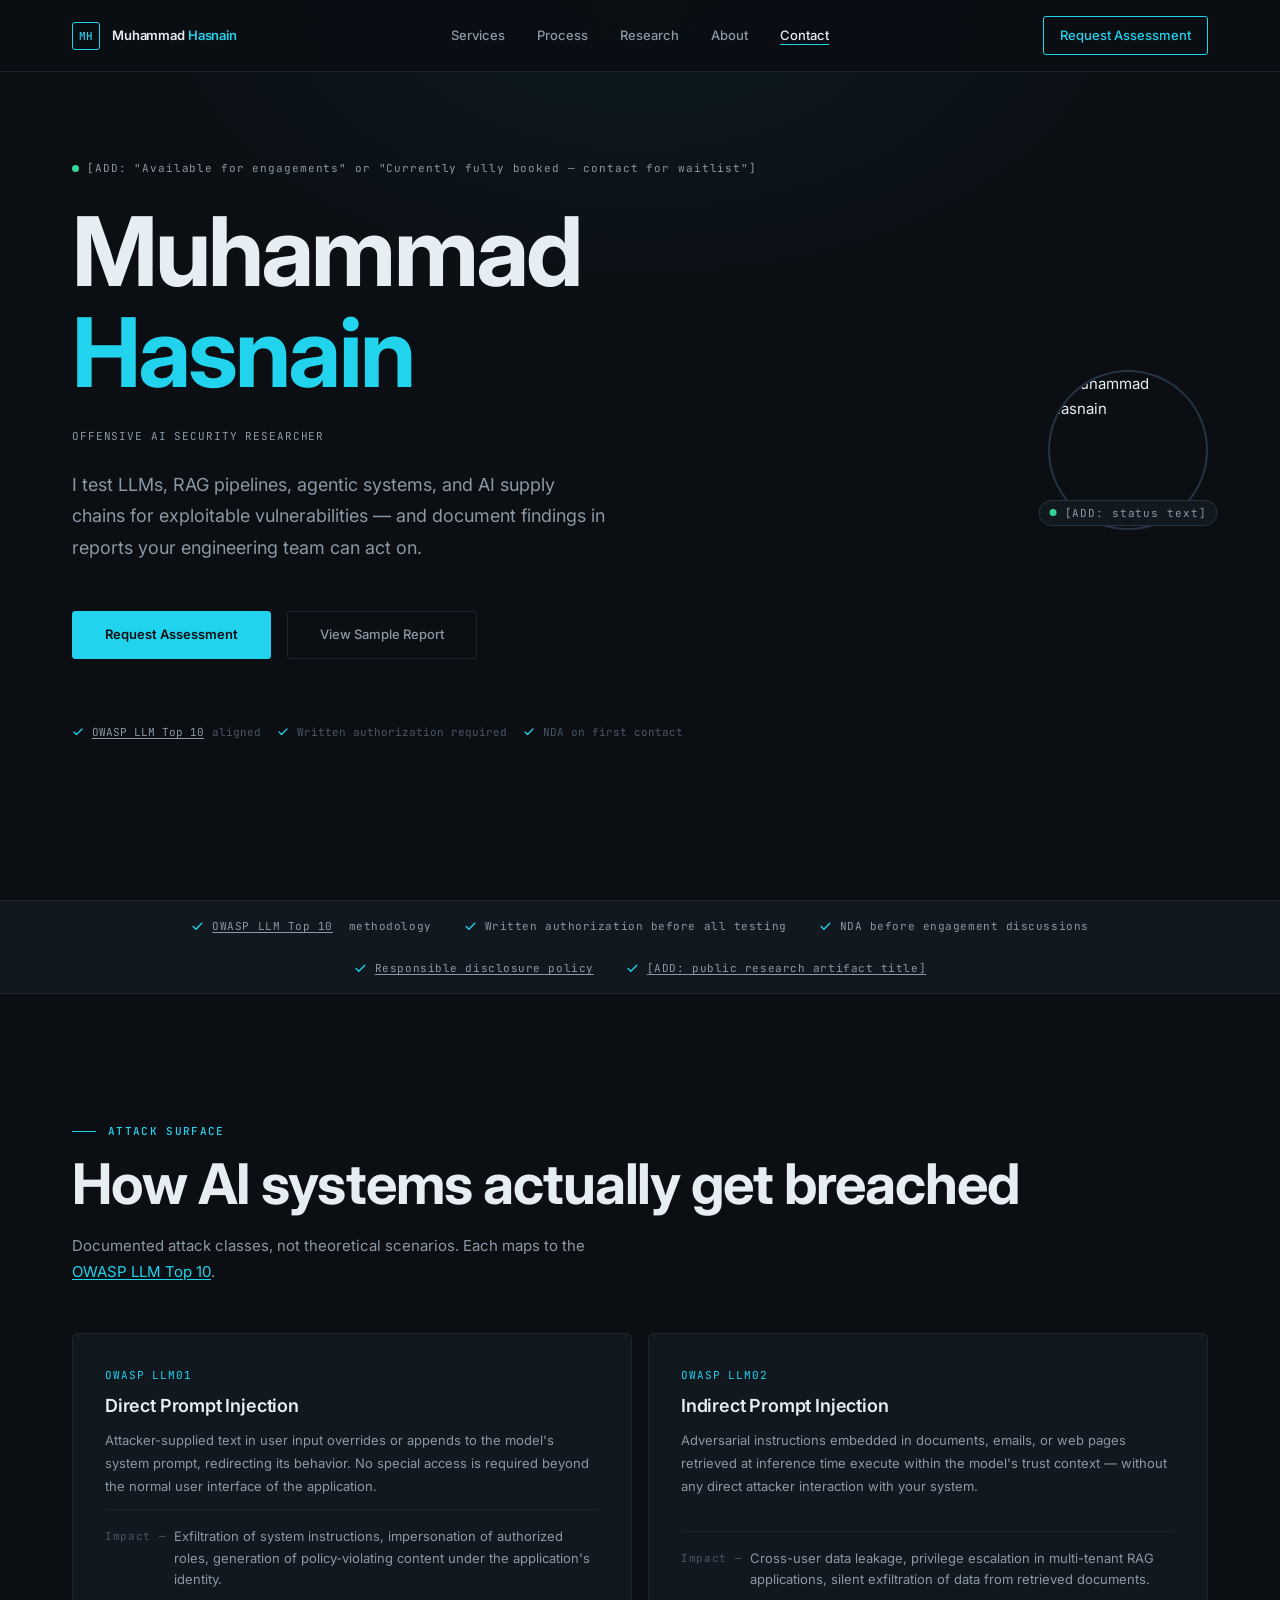
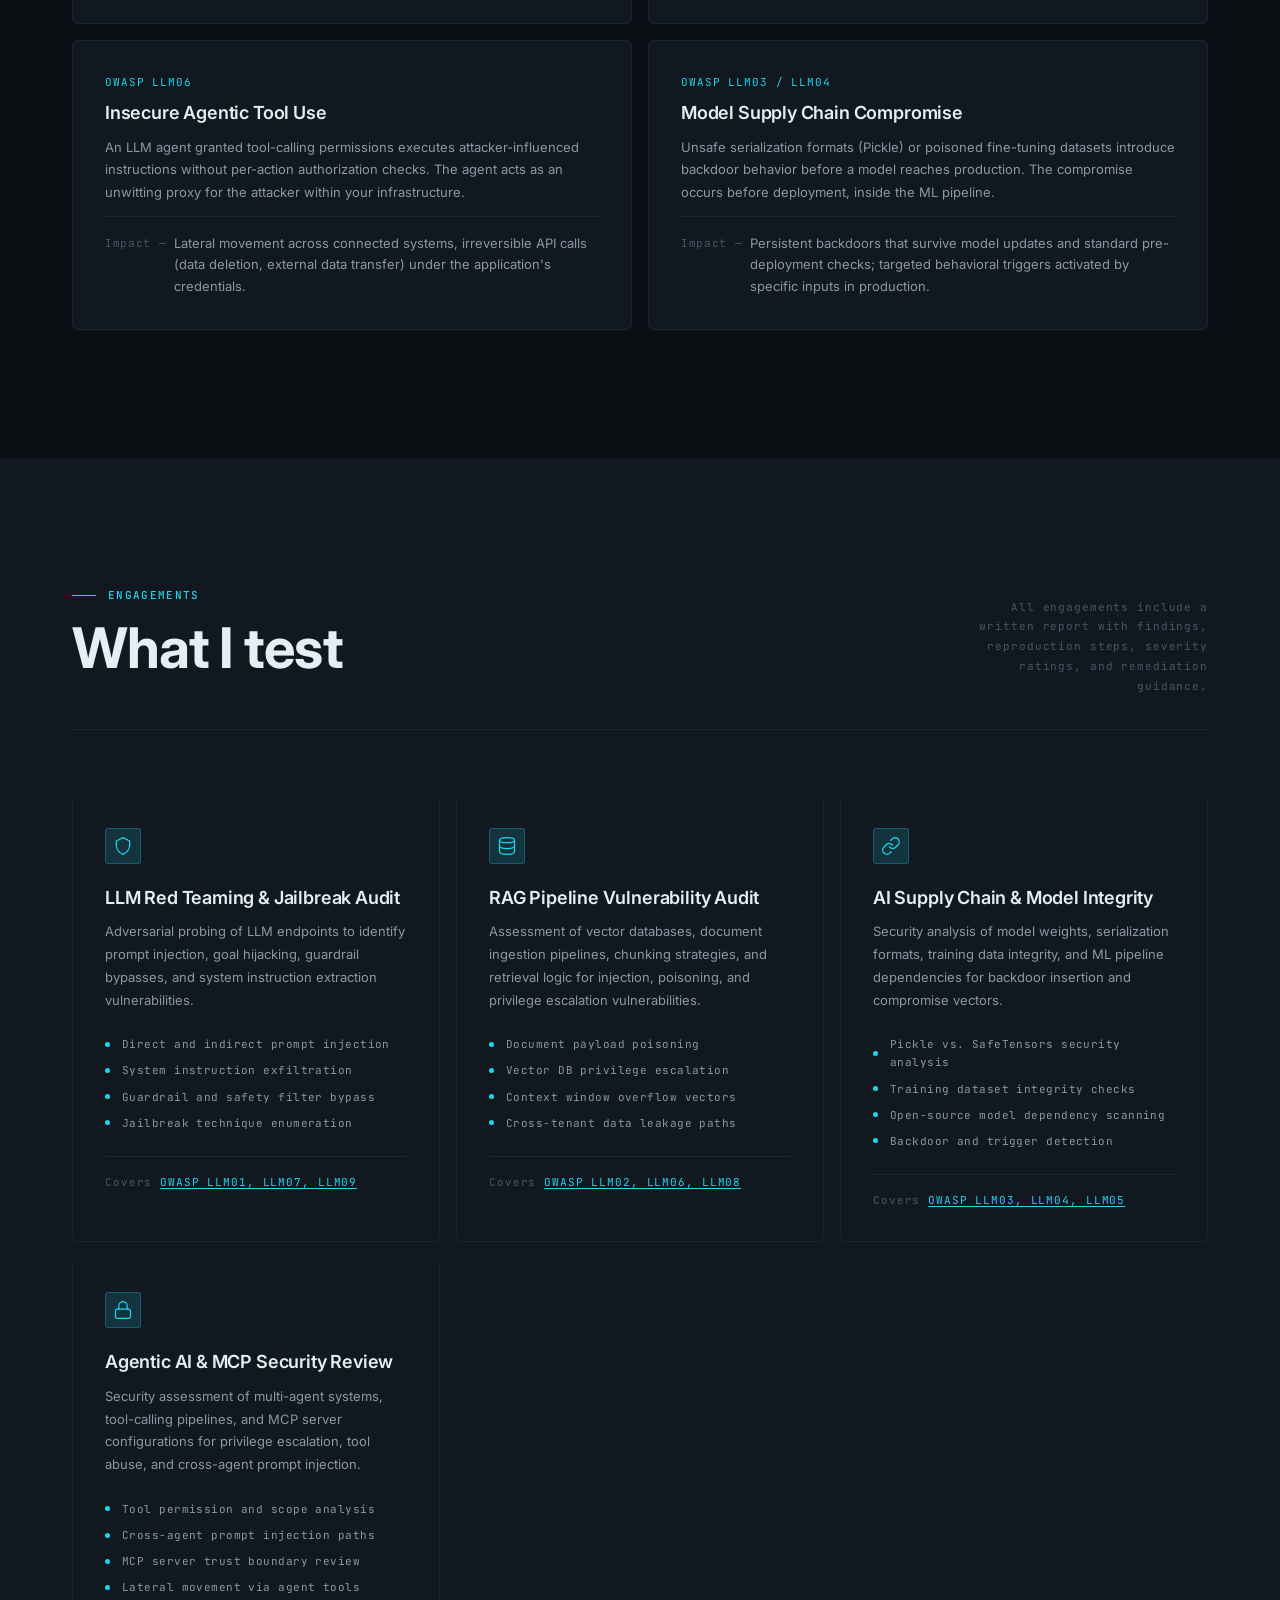
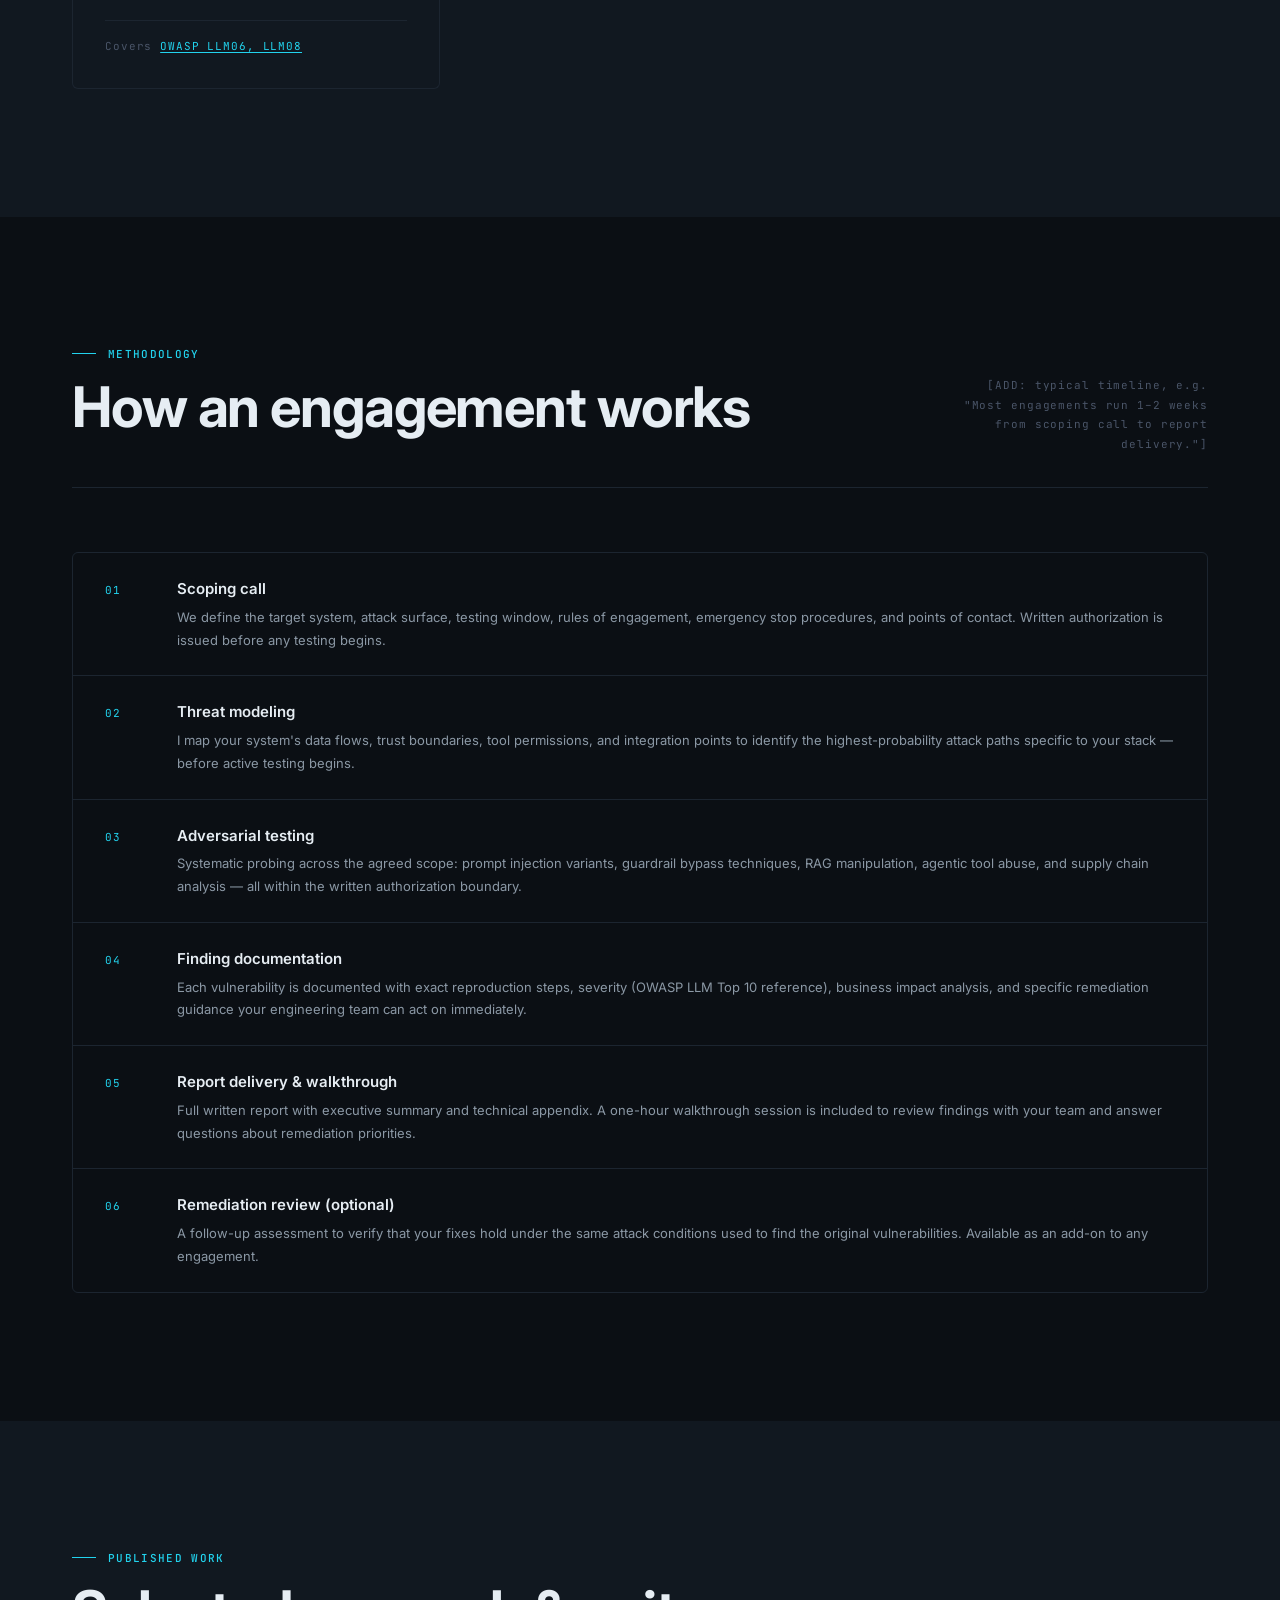
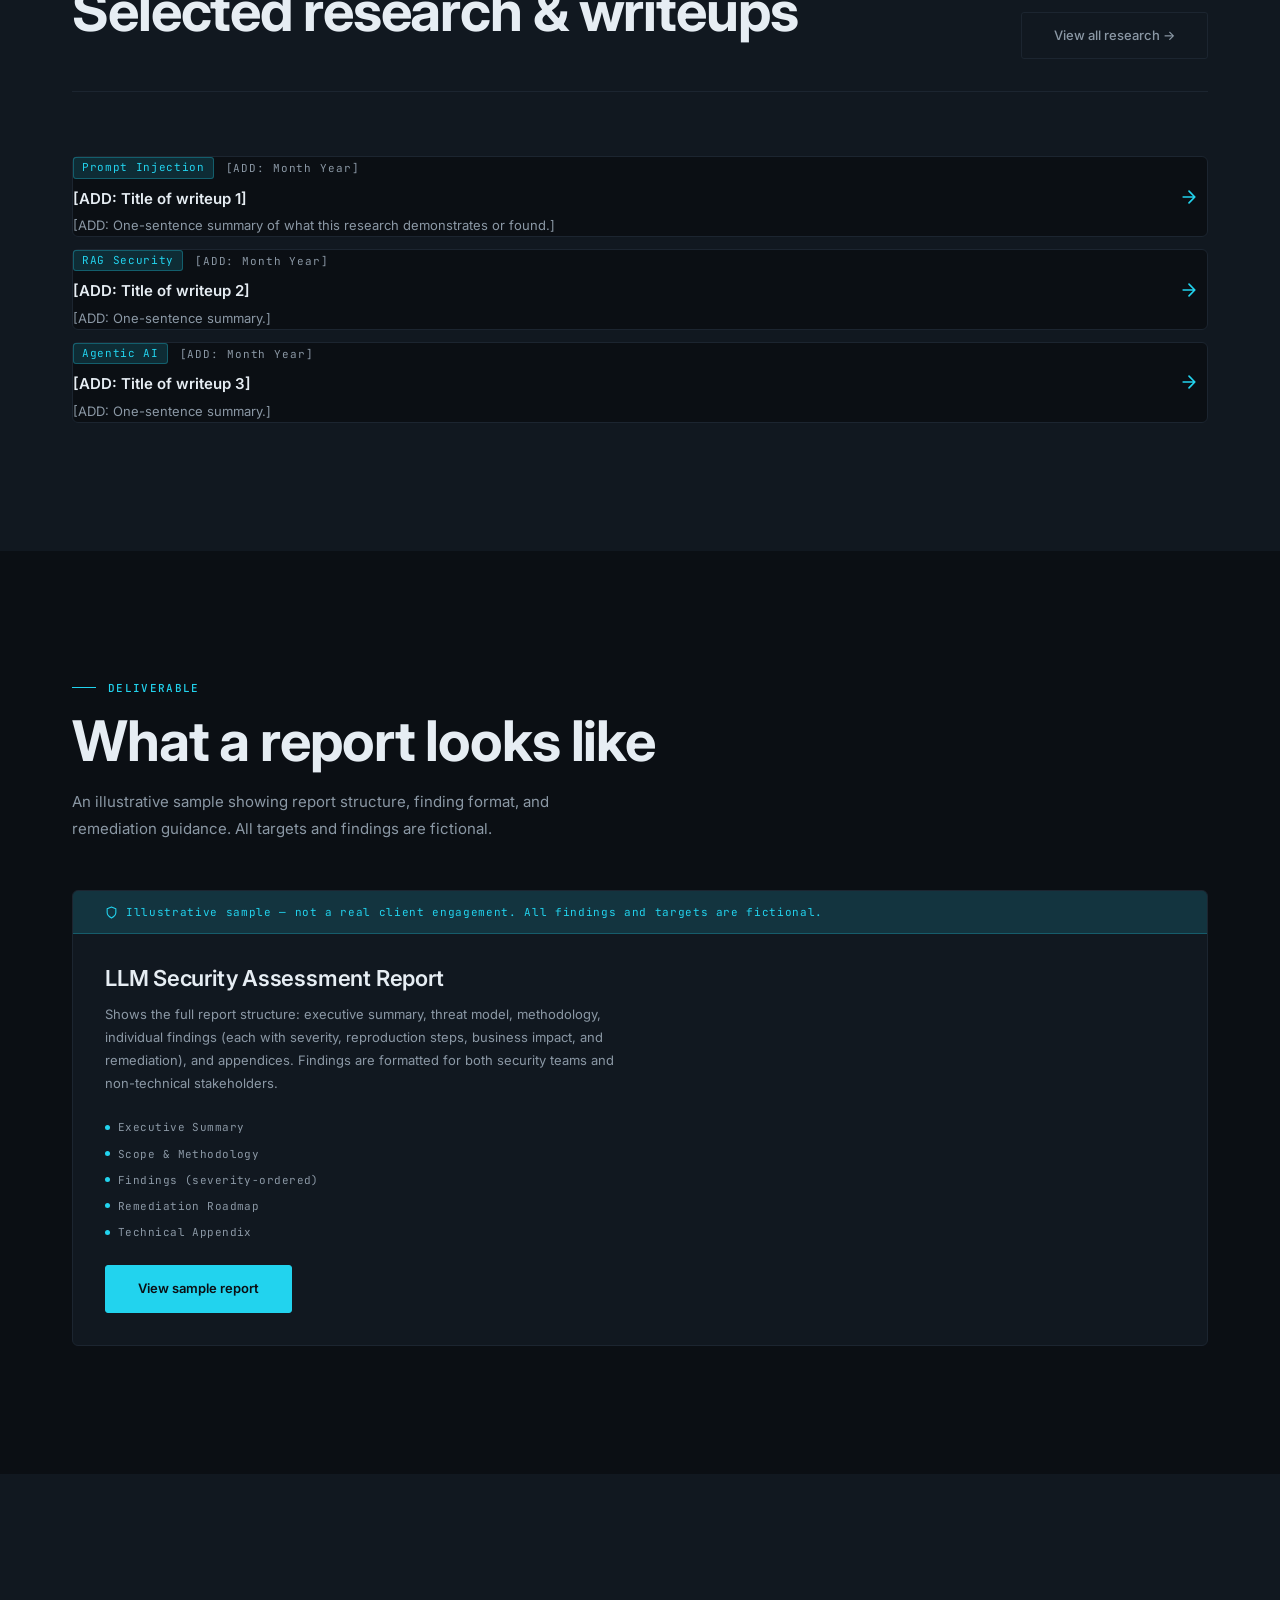
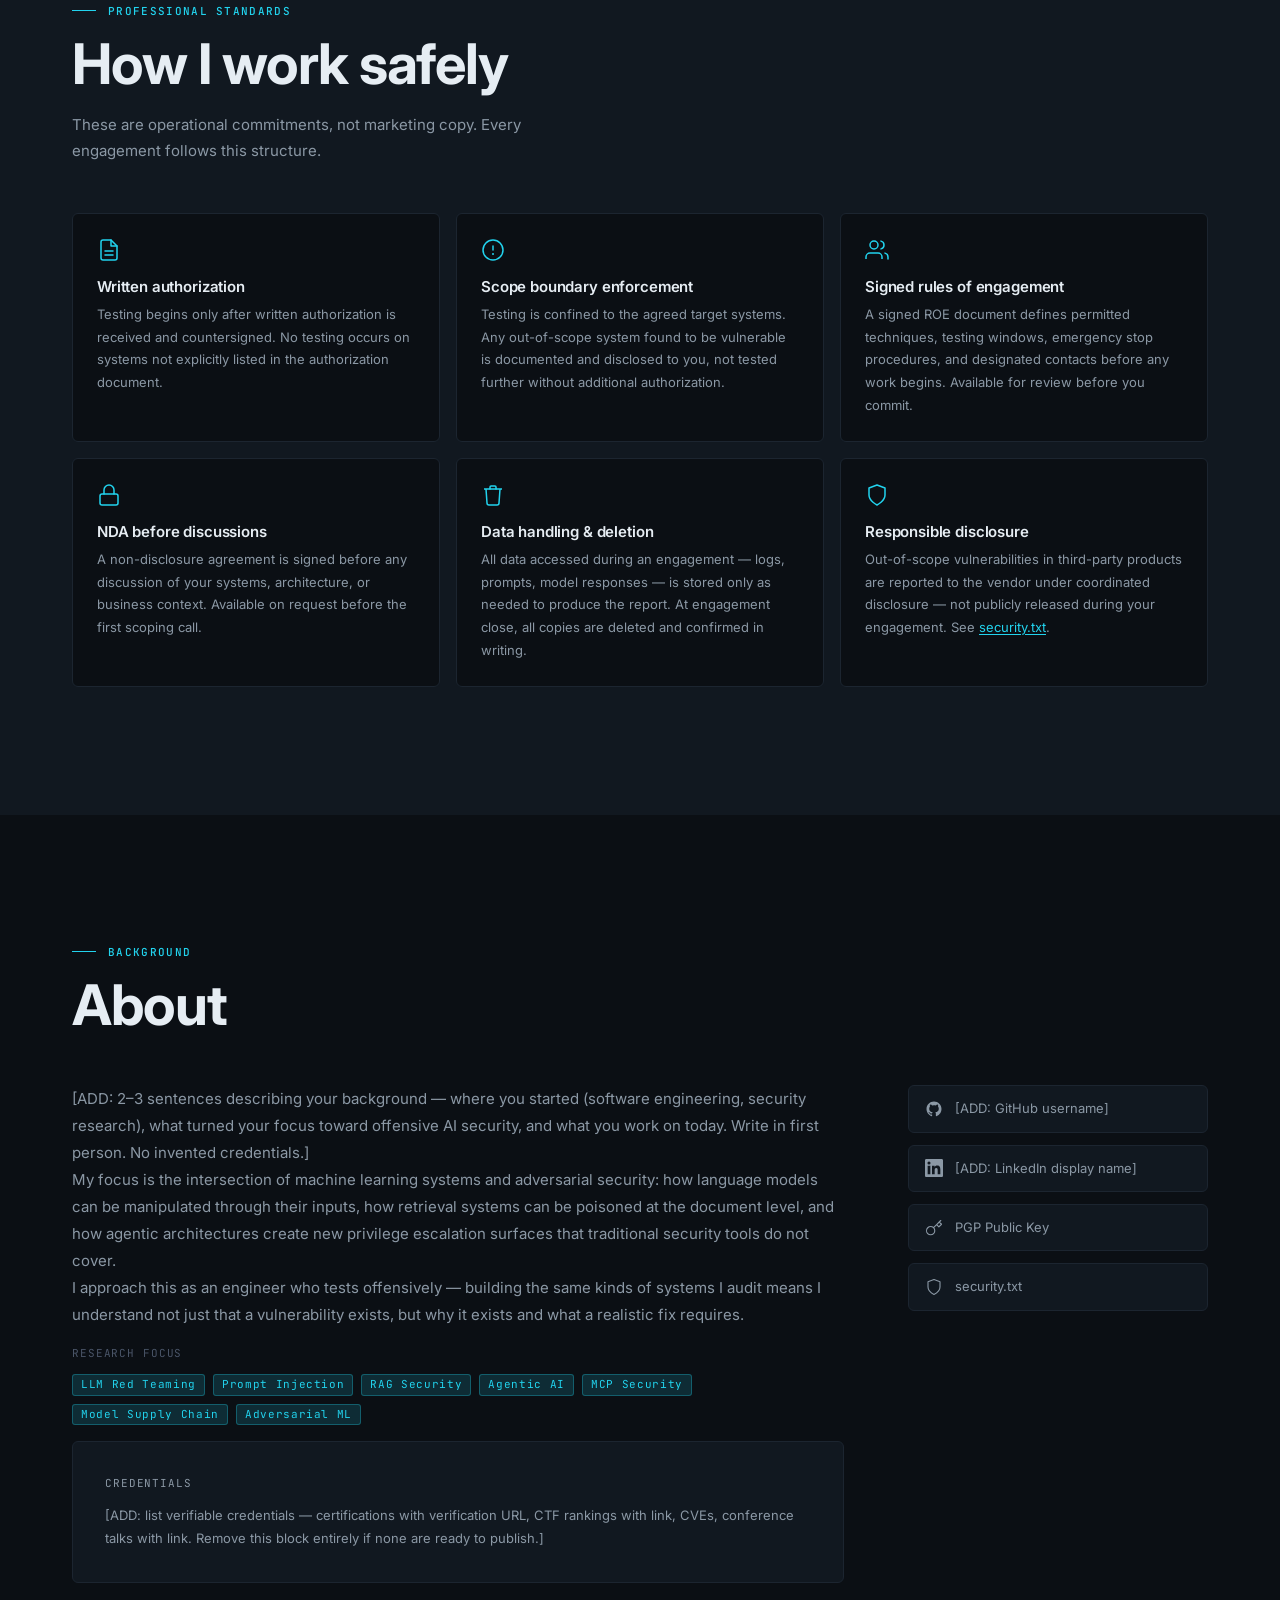
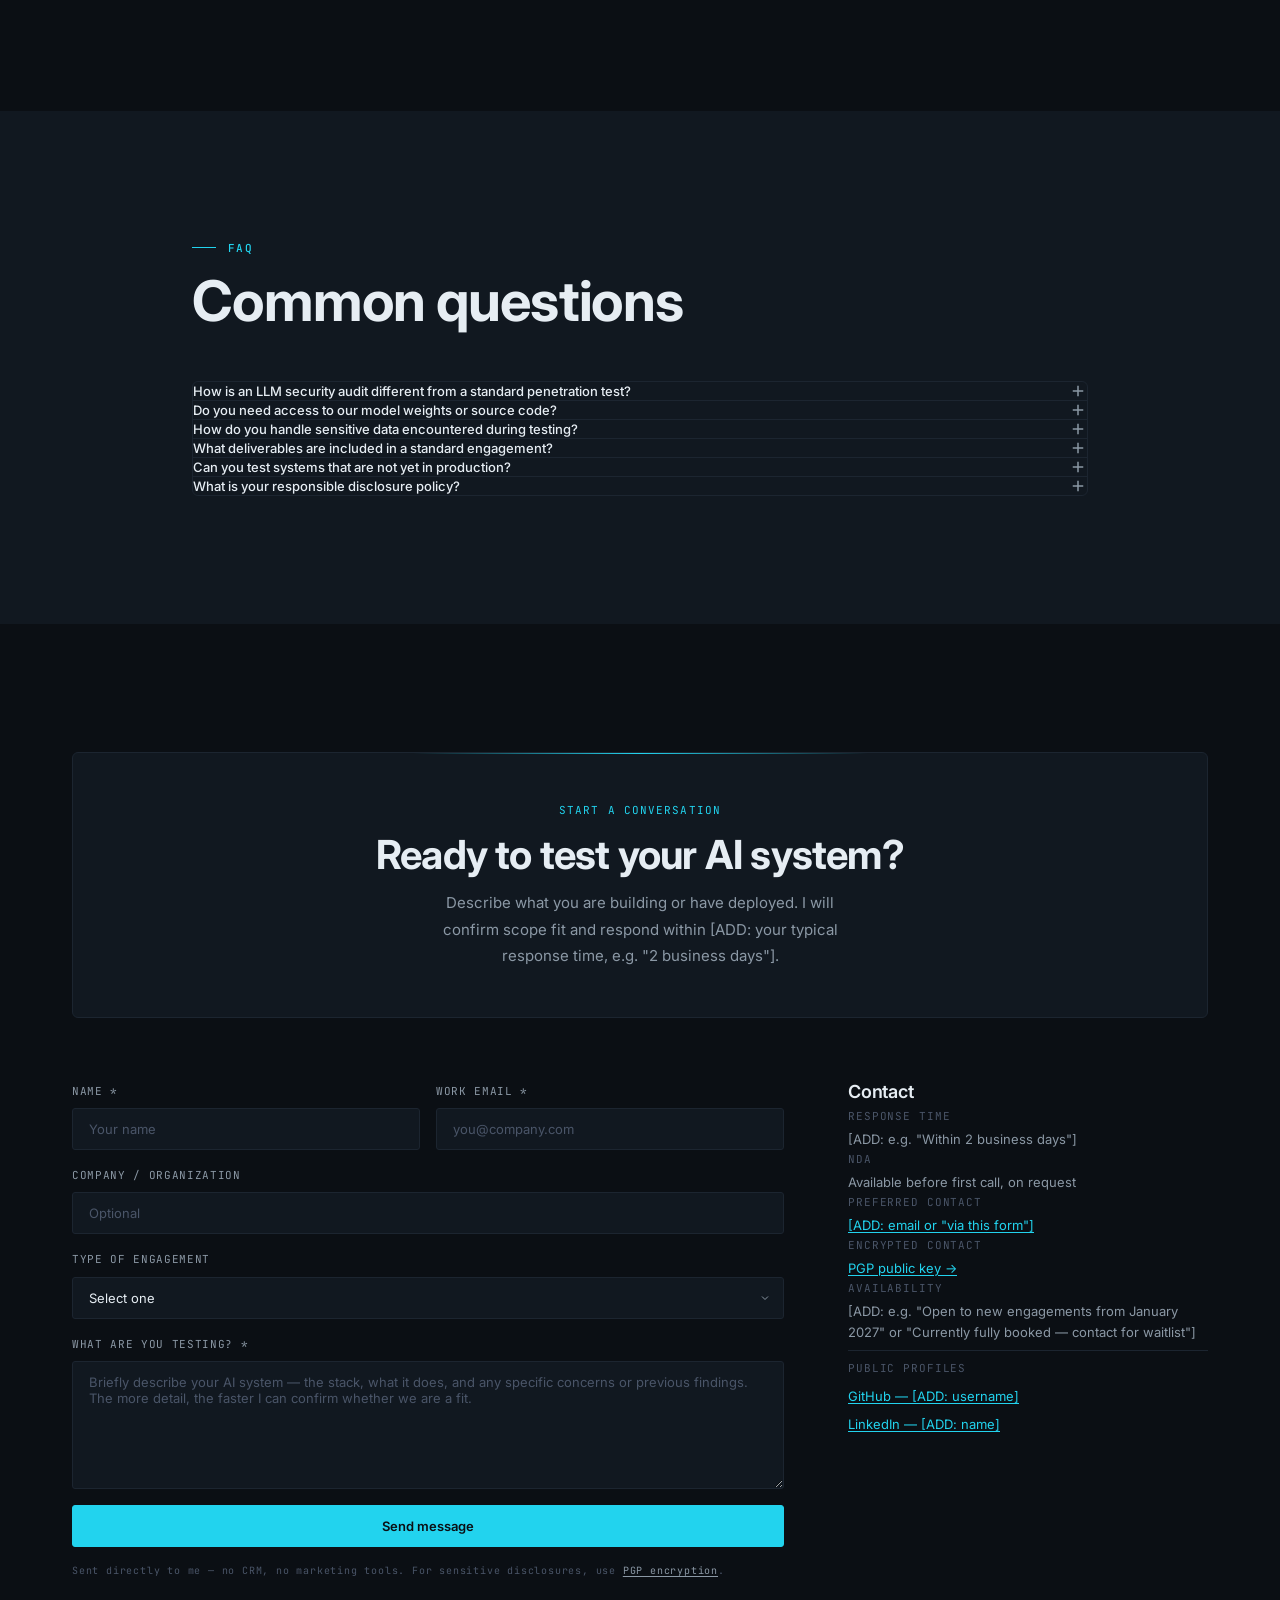
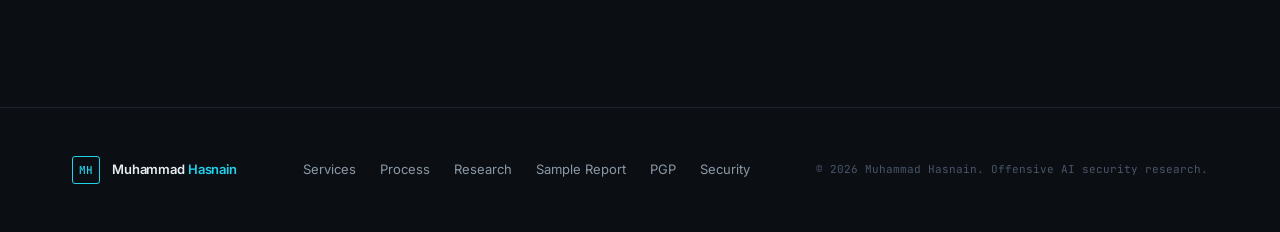
==== commit ce3c64fd: "refactor: update portfolio structure with new security and research pages" ====
--- a/index.html
+++ b/index.html
@@ -1,553 +1,809 @@
 <!DOCTYPE html>
-<html lang="en" class="scroll-smooth">
-
+<html lang="en">
 <head>
-  <meta charset="UTF-8" />
-  <meta name="viewport" content="width=device-width, initial-scale=1.0" />
-  <title>Muhammad Hasnain | AI Security Master | LLM Red Teaming</title>
-  <meta name="description" content="Muhammad Hasnain — AI Security Master specializing in LLM Red Teaming, prompt injection, AI supply chain defense, and offensive security audits. Hire the expert companies trust." />
-  <link rel="icon" type="image/svg+xml"
-    href="data:image/svg+xml,%3Csvg xmlns='http://www.w3.org/2000/svg' viewBox='0 0 100 100'%3E%3Ccircle cx='50' cy='50' r='48' fill='none' stroke='%2300FF41' stroke-width='1' stroke-dasharray='4,2' opacity='0.4'/%3E%3Ccircle cx='50' cy='50' r='38' fill='none' stroke='%2300FF41' stroke-width='4'/%3E%3Ccircle cx='50' cy='50' r='20' fill='%2300FF41'%3E%3Canimate attributeName='opacity' values='1;0.4;1' dur='2s' repeatCount='indefinite'/%3E%3C/circle%3E%3C/svg%3E" />
-  <link rel="stylesheet" href="index.css" />
-  <link href="https://fonts.googleapis.com/css2?family=Material+Symbols+Outlined:wght,FILL@100..700,0..1&display=swap" rel="stylesheet" />
+  <meta charset="UTF-8">
+  <meta name="viewport" content="width=device-width, initial-scale=1.0">
+  <title>Muhammad Hasnain — Offensive AI Security Research</title>
+  <meta name="description" content="Muhammad Hasnain — offensive AI security researcher specializing in LLM red teaming, prompt injection, RAG pipeline security, agentic AI vulnerabilities, and model supply chain integrity.">
+  <meta name="robots" content="index, follow">
+  <link rel="canonical" href="https://[ADD: your-domain.com]/">
+  <meta property="og:title" content="Muhammad Hasnain — Offensive AI Security">
+  <meta property="og:description" content="LLM red teaming, prompt injection, RAG security, agentic AI, model supply chain.">
+  <meta property="og:type" content="website">
+  <meta property="og:url" content="https://[ADD: your-domain.com]/">
+  <link rel="icon" type="image/svg+xml" href="data:image/svg+xml,%3Csvg xmlns='http://www.w3.org/2000/svg' viewBox='0 0 32 32'%3E%3Crect width='32' height='32' rx='4' fill='%230B0F14'/%3E%3Ctext x='16' y='22' font-family='monospace' font-size='16' font-weight='bold' fill='%2322D3EE' text-anchor='middle'%3EMH%3C/text%3E%3C/svg%3E">
+  <link rel="stylesheet" href="index.css">
+  <link rel="preconnect" href="https://fonts.googleapis.com">
+  <link rel="preconnect" href="https://fonts.gstatic.com" crossorigin>
 </head>
-
-<body class="matrix-bg">
-
-  <!-- CRT Overlay -->
-  <div class="crt-overlay"></div>
-
-  <!-- Scanline -->
-  <div class="scanline"></div>
-
-  <!-- HUD Left Sidebar -->
-  <div class="hud-sidebar">
-    <span>SEC.SHIELD: ACTIVE</span>
-    <span>THREAT.LEVEL: HIGH</span>
-    <span>SYS.VERIFIED: YES</span>
-    <div class="hud-bars">
-      <div class="hud-bar" style="animation-delay:0s"></div>
-      <div class="hud-bar" style="animation-delay:0.3s"></div>
-      <div class="hud-bar" style="animation-delay:0.6s"></div>
-    </div>
-  </div>
-
-  <!-- HUD Radar -->
-  <div class="hud-radar">
-    <div class="hud-radar-inner">
-      <div class="hud-radar-dot"></div>
-      <div class="hud-radar-spin"></div>
-    </div>
-  </div>
-
-  <!-- Navigation -->
-  <nav class="top-nav">
+<body>
+
+  <!-- ══════════════════════════════════════════════════════
+       NAVIGATION
+       ══════════════════════════════════════════════════════ -->
+  <nav class="top-nav" aria-label="Main navigation">
     <div class="nav-inner">
-      <a href="index.html" class="nav-logo">
-        <div class="nav-logo-dot"></div>
-        <div class="nav-logo-text">MH.<span>SEC</span></div>
+      <a href="/" class="nav-logo" aria-label="Muhammad Hasnain — Home">
+        <div class="nav-logo-mark" aria-hidden="true">MH</div>
+        <span class="nav-logo-text">Muhammad <span>Hasnain</span></span>
       </a>
-      <ul class="nav-links">
-        <li><a href="index.html" class="active"><span class="nav-num">01</span>Home</a></li>
-        <li><a href="projects.html"><span class="nav-num">02</span>Projects</a></li>
-        <li><a href="services.html"><span class="nav-num">03</span>Services</a></li>
-        <li><a href="neural-net.html"><span class="nav-num">04</span>How It Works</a></li>
-        <li><a href="diagnostic.html"><span class="nav-num">05</span>AI Assistant</a></li>
-        <li><a href="contact.html"><span class="nav-num">06</span>Contact</a></li>
+
+      <ul class="nav-links" role="list">
+        <li><a href="#services">Services</a></li>
+        <li><a href="#process">Process</a></li>
+        <li><a href="research.html">Research</a></li>
+        <li><a href="#about">About</a></li>
+        <li><a href="#contact">Contact</a></li>
       </ul>
-      <div style="display:flex;align-items:center;gap:1.5rem;">
-        <div class="nav-info">
-          <span class="nav-info-top">AI Threat Intel</span>
-          <span class="nav-info-bottom">SYSTEM SECURE</span>
-        </div>
-        <button class="nav-terminal-btn" title="Terminal">
-          <span class="material-symbols-outlined" style="font-size:18px;font-variation-settings:'FILL' 0;">terminal</span>
-        </button>
-      </div>
-      <button class="mobile-menu-btn" onclick="document.getElementById('mobileMenu').classList.toggle('open')" aria-label="Menu">
-        <span class="material-symbols-outlined">menu</span>
+
+      <a href="#contact" class="nav-cta">Request Assessment</a>
+
+      <button class="mobile-menu-btn"
+              aria-label="Open navigation menu"
+              aria-expanded="false"
+              aria-controls="mobile-menu">
+        <svg width="20" height="20" viewBox="0 0 24 24" fill="none" stroke="currentColor" stroke-width="2" aria-hidden="true">
+          <path d="M3 12h18M3 6h18M3 18h18" stroke-linecap="round"/>
+        </svg>
       </button>
     </div>
-    <div class="mobile-menu" id="mobileMenu">
-      <a href="index.html">01 — Home</a>
-      <a href="projects.html">02 — Projects</a>
-      <a href="services.html">03 — Services</a>
-      <a href="neural-net.html">04 — How It Works</a>
-      <a href="diagnostic.html">05 — AI Assistant</a>
-      <a href="contact.html">06 — Contact</a>
+
+    <div class="mobile-menu" id="mobile-menu" role="menu">
+      <a href="#services" role="menuitem">Services</a>
+      <a href="#process" role="menuitem">Process</a>
+      <a href="research.html" role="menuitem">Research</a>
+      <a href="#about" role="menuitem">About</a>
+      <a href="#contact" role="menuitem">Contact</a>
     </div>
   </nav>
 
-  <!-- ── HERO SECTION ── -->
-  <section class="hero">
-    <div class="hero-bg" aria-hidden="true">
-      <div class="hero-ring hero-ring-lg"></div>
-      <div class="hero-ring hero-ring-md"></div>
-      <div class="hero-ring hero-ring-sm"></div>
-      <div class="hero-cross-v"></div>
-      <div class="hero-cross-h"></div>
-      <div class="hero-corner hero-corner-tl"></div>
-      <div class="hero-corner hero-corner-tr"></div>
-      <div class="hero-corner hero-corner-bl"></div>
-      <div class="hero-corner hero-corner-br"></div>
+  <!-- Mobile sticky bottom CTA -->
+  <div class="mobile-cta" aria-hidden="true">
+    <a href="#contact" class="btn-primary" style="width:100%;justify-content:center;">Request Assessment</a>
+  </div>
+
+  <main>
+
+    <!-- ══════════════════════════════════════════════════════
+         §1 HERO
+         ══════════════════════════════════════════════════════ -->
+    <section id="hero" class="hero">
+      <div class="container">
+        <div class="hero-layout">
+
+          <!-- Left: Text content -->
+          <div class="hero-content animate-fade-up">
+
+            <div class="hero-eyebrow">
+              <div class="status-indicator">
+                <span class="status-dot" aria-hidden="true"></span>
+                <span class="mono">[ADD: "Available for engagements" or "Currently fully booked — contact for waitlist"]</span>
+              </div>
+            </div>
+
+            <h1 class="hero-title">
+              Muhammad<br>
+              <span class="hero-title-accent">Hasnain</span>
+            </h1>
+
+            <span class="hero-role">Offensive AI Security Researcher</span>
+
+            <p class="hero-lead">
+              I test LLMs, RAG pipelines, agentic systems, and AI supply chains for exploitable vulnerabilities — and document findings in reports your engineering team can act on.
+            </p>
+
+            <div class="hero-ctas">
+              <a href="#contact" class="btn-primary">Request Assessment</a>
+              <a href="sample-report.html" class="btn-secondary">View Sample Report</a>
+            </div>
+
+            <div class="hero-credentials">
+              <div class="hero-credential-item">
+                <svg width="12" height="12" viewBox="0 0 24 24" fill="none" stroke="currentColor" stroke-width="2.5" aria-hidden="true" style="color:var(--clr-accent)"><path d="M20 6L9 17l-5-5" stroke-linecap="round" stroke-linejoin="round"/></svg>
+                <a href="https://owasp.org/www-project-top-10-for-large-language-model-applications/" target="_blank" rel="noopener noreferrer">OWASP LLM Top 10</a> aligned
+              </div>
+              <div class="hero-credential-item">
+                <svg width="12" height="12" viewBox="0 0 24 24" fill="none" stroke="currentColor" stroke-width="2.5" aria-hidden="true" style="color:var(--clr-accent)"><path d="M20 6L9 17l-5-5" stroke-linecap="round" stroke-linejoin="round"/></svg>
+                Written authorization required
+              </div>
+              <div class="hero-credential-item">
+                <svg width="12" height="12" viewBox="0 0 24 24" fill="none" stroke="currentColor" stroke-width="2.5" aria-hidden="true" style="color:var(--clr-accent)"><path d="M20 6L9 17l-5-5" stroke-linecap="round" stroke-linejoin="round"/></svg>
+                NDA on first contact
+              </div>
+            </div>
+          </div>
+
+          <!-- Right: Profile photo -->
+          <div class="hero-photo animate-fade-in stagger-3">
+            <div class="profile-container">
+              <div class="profile-frame">
+                <img src="profile.jpg"
+                     alt="Muhammad Hasnain"
+                     class="profile-img"
+                     width="200" height="200"
+                     loading="eager">
+              </div>
+              <div class="profile-status-badge">
+                <span class="status-dot" aria-hidden="true"></span>
+                <span class="mono">[ADD: status text]</span>
+              </div>
+            </div>
+          </div>
+
+        </div>
+      </div>
+    </section>
+
+
+    <!-- ══════════════════════════════════════════════════════
+         §2 PROOF STRIP
+         ══════════════════════════════════════════════════════ -->
+    <div id="proof" class="proof-strip" aria-label="Methodology and standards">
+      <ul class="proof-list" role="list">
+        <li class="proof-item">
+          <svg width="13" height="13" viewBox="0 0 24 24" fill="none" stroke="currentColor" stroke-width="2.5" aria-hidden="true"><path d="M20 6L9 17l-5-5" stroke-linecap="round" stroke-linejoin="round"/></svg>
+          <a href="https://owasp.org/www-project-top-10-for-large-language-model-applications/" target="_blank" rel="noopener noreferrer">OWASP LLM Top 10</a>&nbsp;methodology
+        </li>
+        <li class="proof-item">
+          <svg width="13" height="13" viewBox="0 0 24 24" fill="none" stroke="currentColor" stroke-width="2.5" aria-hidden="true"><path d="M20 6L9 17l-5-5" stroke-linecap="round" stroke-linejoin="round"/></svg>
+          Written authorization before all testing
+        </li>
+        <li class="proof-item">
+          <svg width="13" height="13" viewBox="0 0 24 24" fill="none" stroke="currentColor" stroke-width="2.5" aria-hidden="true"><path d="M20 6L9 17l-5-5" stroke-linecap="round" stroke-linejoin="round"/></svg>
+          NDA before engagement discussions
+        </li>
+        <li class="proof-item">
+          <svg width="13" height="13" viewBox="0 0 24 24" fill="none" stroke="currentColor" stroke-width="2.5" aria-hidden="true"><path d="M20 6L9 17l-5-5" stroke-linecap="round" stroke-linejoin="round"/></svg>
+          <a href="/.well-known/security.txt">Responsible disclosure policy</a>
+        </li>
+        <li class="proof-item">
+          <svg width="13" height="13" viewBox="0 0 24 24" fill="none" stroke="currentColor" stroke-width="2.5" aria-hidden="true"><path d="M20 6L9 17l-5-5" stroke-linecap="round" stroke-linejoin="round"/></svg>
+          <a href="[ADD: GitHub or publication URL]" target="_blank" rel="noopener noreferrer">[ADD: public research artifact title]</a>
+        </li>
+      </ul>
     </div>
 
-    <div class="hero-content container">
-
-      <!-- Profile Image Frame (Circular Cyber HUD) -->
-      <div class="profile-container animate-fade-up">
-        <div class="profile-ring-outer"></div>
-        <div class="profile-ring-inner"></div>
-        <div class="profile-frame">
-          <div class="profile-scanline"></div>
-          <img src="profile.jpg" alt="Muhammad Hasnain — AI Security Master" class="profile-img" />
-          <div class="profile-overlay"></div>
-        </div>
-        <div class="profile-status-badge" title="OPERATIONAL // ACTIVE">
-          <span class="status-dot"></span>
-          <span class="status-text">ONLINE</span>
-        </div>
-      </div>
-
-      <!-- Name -->
-      <div class="profile-name animate-fade-up stagger-1">Muhammad Hasnain</div>
-
-      <!-- Hero Branding -->
-      <div class="hero-brand-block animate-fade-up stagger-1">
-        <span class="brand-system">MH.SEC</span>
-        <span class="brand-divider">//</span>
-        <span class="brand-operator">AI Security Master</span>
-      </div>
-
-      <!-- Designation Badge -->
-      <div class="designation-badge animate-fade-up stagger-1">
-        <span class="designation-label">SPECIALIZATION:</span>
-        <span class="designation-value">LLM Red Teaming</span>
-        <div class="designation-divider"></div>
-        <span class="designation-class">OFFENSIVE SECURITY</span>
-      </div>
-
-      <!-- Main Headline -->
-      <h1 class="hero-title animate-fade-up stagger-2">
-        AI
-        <span class="hero-title-accent glitch-text" data-text="SECURITY">SECURITY</span>
-      </h1>
-
-      <!-- Terminal Boot Log -->
-      <div class="boot-log animate-fade-up stagger-3">
-        <span class="log-line"><span class="log-caret">$</span><span class="log-ok">[INIT]</span> Loading AI Threat Database...</span>
-        <span class="log-line"><span class="log-caret">$</span><span class="log-ok">[OK]</span> OWASP LLM Top 10 — Loaded</span>
-        <span class="log-line"><span class="log-caret">$</span><span class="log-ok">[OK]</span> Red Team Toolkit — Active</span>
-        <span class="log-line"><span class="log-caret">$</span><span class="log-warn">[WARN]</span> Adversarial AI Detected in Environment</span>
-        <span class="log-line"><span class="log-caret">$</span><span class="log-ok">[SECURE]</span> Counter-measures engaged. Ready.<span class="cursor"></span></span>
-      </div>
-
-      <!-- Sub Headline -->
-      <p class="hero-subtitle animate-fade-up stagger-3">
-        I break AI systems before attackers do.<br>
-        LLM exploits. Prompt injection. Supply chain attacks. I find them all.
-      </p>
-
-      <!-- CTA Buttons -->
-      <div class="hero-ctas animate-fade-up stagger-4">
-        <a href="projects.html" class="btn-primary" id="hero-verify-btn">
-          <div class="corner-accent-tl"></div>
-          <div class="corner-accent-br"></div>
-          <span>Verify My Work</span>
-        </a>
-        <a href="contact.html" class="btn-secondary" id="hero-audit-btn">
-          <span class="pulse-dot-sm"></span>
-          Audit Your AI Now
-        </a>
-      </div>
-    </div>
-  </section>
-
-  <!-- ── TRUST & CREDENTIALS BAR ── -->
-  <div style="background:rgba(0,5,0,0.97); border-top:1px solid rgba(0,255,65,0.12); border-bottom:1px solid rgba(0,255,65,0.12); padding:16px 40px;">
-    <div style="max-width:1200px; margin:0 auto; display:flex; align-items:center; justify-content:space-between; flex-wrap:wrap; gap:16px;">
-      <div style="display:flex; align-items:center; gap:10px;">
-        <div style="width:8px; height:8px; border-radius:50%; background:#00FF41; box-shadow:0 0 8px #00FF41; animation:pulse-green 2s infinite;"></div>
-        <span style="font-family:'JetBrains Mono',monospace; font-size:10px; color:#00FF41; letter-spacing:0.25em; text-transform:uppercase;">Available for Engagements</span>
-      </div>
-      <div style="display:flex; align-items:center; gap:28px; flex-wrap:wrap;">
-        <div style="display:flex; align-items:center; gap:8px;">
-          <span style="font-size:13px;">🔒</span>
-          <span style="font-family:'JetBrains Mono',monospace; font-size:9px; color:rgba(255,255,255,0.4); letter-spacing:0.15em; text-transform:uppercase;">NDA-Protected Audits</span>
-        </div>
-        <div style="display:flex; align-items:center; gap:8px;">
-          <span style="font-size:13px;">⚡</span>
-          <span style="font-family:'JetBrains Mono',monospace; font-size:9px; color:rgba(255,255,255,0.4); letter-spacing:0.15em; text-transform:uppercase;">48hr Response SLA</span>
-        </div>
-        <div style="display:flex; align-items:center; gap:8px;">
-          <span style="font-size:13px;">🎯</span>
-          <span style="font-family:'JetBrains Mono',monospace; font-size:9px; color:rgba(255,255,255,0.4); letter-spacing:0.15em; text-transform:uppercase;">OWASP LLM Top 10 Aligned</span>
-        </div>
-        <div style="display:flex; align-items:center; gap:8px;">
-          <span style="font-size:13px;">🛡️</span>
-          <span style="font-family:'JetBrains Mono',monospace; font-size:9px; color:rgba(255,255,255,0.4); letter-spacing:0.15em; text-transform:uppercase;">Zero-Trust Methodology</span>
-        </div>
-      </div>
-      <a href="contact.html" style="font-family:'JetBrains Mono',monospace; font-size:10px; color:#00FF41; text-decoration:none; border:1px solid rgba(0,255,65,0.35); padding:5px 14px; letter-spacing:0.15em; transition:all 0.2s;" onmouseover="this.style.background='rgba(0,255,65,0.08)';this.style.boxShadow='0 0 12px rgba(0,255,65,0.2)'" onmouseout="this.style.background='transparent';this.style.boxShadow='none'">REQUEST AUDIT →</a>
-    </div>
-  </div>
-
-  <!-- ── CORE COMPETENCIES SECTION ── -->
-  <section class="section-competencies" id="core">
-    <div class="container">
-      <div class="section-header animate-fade-up">
-        <div>
-          <div class="section-label">// Attack Surface Coverage</div>
-          <h2 class="section-title">How I Break — And Secure — AI</h2>
-        </div>
-        <p class="section-desc">
-          Built on <strong style="color:#fff;">5+ years of software engineering</strong>.<br>
-          I think like an attacker. I defend like an engineer.
-        </p>
-      </div>
-
-      <div class="competency-grid">
-        <!-- Card 01 -->
-        <div class="competency-card hover-z-shift animate-fade-up stagger-1">
-          <div class="competency-num">01</div>
-          <div class="competency-icon">
-            <svg width="40" height="40" fill="none" stroke="currentColor" stroke-width="1.5" viewBox="0 0 24 24">
-              <path d="M9 12l2 2 4-4m5.618-4.016A11.955 11.955 0 0112 2.944a11.955 11.955 0 01-8.618 3.04A12.02 12.02 0 003 9c0 5.591 3.824 10.29 9 11.622 5.176-1.332 9-6.03 9-11.622 0-1.042-.133-2.052-.382-3.016z" stroke-linecap="round" stroke-linejoin="round" />
-            </svg>
-          </div>
-          <h3 class="competency-title">Secure AI System Architecture</h3>
-          <p class="competency-desc">I design AI applications with a security-first mindset — preventing data leakage, enforcing RBAC, and threat-modeling every LLM wrapper and agent pipeline.</p>
-          <ul class="competency-list">
-            <li><span class="competency-bullet"></span>Threat modeling & RBAC enforcement</li>
-            <li><span class="competency-bullet"></span>Secure API gateway design</li>
-            <li><span class="competency-bullet"></span>Data leakage prevention in AI pipelines</li>
-          </ul>
-          <div class="competency-owasp">OWASP LLM01 · LLM02 · LLM06</div>
-        </div>
-
-        <!-- Card 02 -->
-        <div class="competency-card hover-z-shift animate-fade-up stagger-2">
-          <div class="competency-num">02</div>
-          <div class="competency-icon">
-            <svg width="40" height="40" fill="none" stroke="currentColor" stroke-width="1.5" viewBox="0 0 24 24">
-              <path d="M13 10V3L4 14h7v7l9-11h-7z" stroke-linecap="round" stroke-linejoin="round" />
-            </svg>
-          </div>
-          <h3 class="competency-title">LLM Red Teaming & Vulnerability Auditing</h3>
-          <p class="competency-desc">I probe LLM applications and RAG pipelines for prompt injection, jailbreaking, training data extraction, and system-instruction bypass vulnerabilities.</p>
-          <ul class="competency-list">
-            <li><span class="competency-bullet"></span>Prompt injection & jailbreak testing</li>
-            <li><span class="competency-bullet"></span>RAG pipeline security audits</li>
-            <li><span class="competency-bullet"></span>Automated guardrail validation</li>
-          </ul>
-          <div class="competency-owasp">OWASP LLM01 · LLM07 · LLM09</div>
-        </div>
-
-        <!-- Card 03 -->
-        <div class="competency-card hover-z-shift animate-fade-up stagger-3">
-          <div class="competency-num">03</div>
-          <div class="competency-icon">
-            <svg width="40" height="40" fill="none" stroke="currentColor" stroke-width="1.5" viewBox="0 0 24 24">
-              <path d="M4 7v10c0 2.21 3.582 4 8 4s8-1.79 8-4V7M4 7c0 2.21 3.582 4 8 4s8-1.79 8-4M4 7c0-2.21 3.582-4 8-4s8 1.79 8 4" stroke-linecap="round" stroke-linejoin="round" />
-            </svg>
-          </div>
-          <h3 class="competency-title">AI Supply Chain & Model Defense</h3>
-          <p class="competency-desc">I verify model weights (SafeTensors vs Pickle), audit training datasets for data poisoning, and protect AI pipelines from backdoor insertion and model hijacking.</p>
-          <ul class="competency-list">
-            <li><span class="competency-bullet"></span>Model weight & serialization verification</li>
-            <li><span class="competency-bullet"></span>Dataset poisoning detection</li>
-            <li><span class="competency-bullet"></span>Backdoor & dependency scanning</li>
-          </ul>
-          <div class="competency-owasp">OWASP LLM03 · LLM04 · LLM05</div>
-        </div>
-      </div>
-    </div>
-  </section>
-
-  <!-- ── WHY COMPANIES HIRE ME ── -->
-  <section style="padding:80px 40px; background:rgba(0,2,0,0.96); border-top:1px solid rgba(0,255,65,0.08);">
-    <div style="max-width:1100px; margin:0 auto;">
-      <div style="text-align:center; margin-bottom:60px;">
-        <div style="font-family:'JetBrains Mono',monospace; font-size:10px; color:#00FF41; letter-spacing:0.35em; text-shadow:0 0 8px rgba(0,255,65,0.4); margin-bottom:16px;">// CLIENT INTELLIGENCE REPORTS</div>
-        <h2 style="font-family:'Space Grotesk',sans-serif; font-size:clamp(2rem,4vw,3rem); color:#fff; font-weight:700; margin-bottom:12px; text-transform:uppercase;">What Clients Say After I Breach Their AI</h2>
-        <p style="color:rgba(120,170,120,0.7); font-family:'JetBrains Mono',monospace; font-size:11px; max-width:500px; margin:0 auto; line-height:1.8; letter-spacing:0.05em; text-transform:uppercase;">Every engagement: signed NDA · structured audit report · clear remediation roadmap.</p>
-      </div>
-      <div style="display:grid; grid-template-columns:repeat(3,1fr); gap:20px;">
-
-        <div class="testimonial-card">
+
+    <!-- ══════════════════════════════════════════════════════
+         §3 RISK — How AI systems actually get breached
+         ══════════════════════════════════════════════════════ -->
+    <section id="risk" class="section">
+      <div class="container">
+        <div class="animate-fade-up">
+          <div class="section-eyebrow">Attack surface</div>
+          <h2 class="section-title">How AI systems actually get breached</h2>
+          <p class="section-desc">
+            Documented attack classes, not theoretical scenarios. Each maps to the
+            <a href="https://owasp.org/www-project-top-10-for-large-language-model-applications/" target="_blank" rel="noopener noreferrer" style="color:var(--clr-accent);text-decoration:underline;text-underline-offset:2px;">OWASP LLM Top 10</a>.
+          </p>
+        </div>
+
+        <div class="risk-grid">
+
+          <div class="risk-card animate-fade-up stagger-1">
+            <div class="risk-num">OWASP LLM01</div>
+            <h3 class="risk-title">Direct Prompt Injection</h3>
+            <p class="risk-mechanism">Attacker-supplied text in user input overrides or appends to the model's system prompt, redirecting its behavior. No special access is required beyond the normal user interface of the application.</p>
+            <div class="risk-impact">
+              <span class="risk-impact-label">Impact —</span>
+              <span class="risk-impact-text">Exfiltration of system instructions, impersonation of authorized roles, generation of policy-violating content under the application's identity.</span>
+            </div>
+          </div>
+
+          <div class="risk-card animate-fade-up stagger-2">
+            <div class="risk-num">OWASP LLM02</div>
+            <h3 class="risk-title">Indirect Prompt Injection</h3>
+            <p class="risk-mechanism">Adversarial instructions embedded in documents, emails, or web pages retrieved at inference time execute within the model's trust context — without any direct attacker interaction with your system.</p>
+            <div class="risk-impact">
+              <span class="risk-impact-label">Impact —</span>
+              <span class="risk-impact-text">Cross-user data leakage, privilege escalation in multi-tenant RAG applications, silent exfiltration of data from retrieved documents.</span>
+            </div>
+          </div>
+
+          <div class="risk-card animate-fade-up stagger-3">
+            <div class="risk-num">OWASP LLM06</div>
+            <h3 class="risk-title">Insecure Agentic Tool Use</h3>
+            <p class="risk-mechanism">An LLM agent granted tool-calling permissions executes attacker-influenced instructions without per-action authorization checks. The agent acts as an unwitting proxy for the attacker within your infrastructure.</p>
+            <div class="risk-impact">
+              <span class="risk-impact-label">Impact —</span>
+              <span class="risk-impact-text">Lateral movement across connected systems, irreversible API calls (data deletion, external data transfer) under the application's credentials.</span>
+            </div>
+          </div>
+
+          <div class="risk-card animate-fade-up stagger-4">
+            <div class="risk-num">OWASP LLM03 / LLM04</div>
+            <h3 class="risk-title">Model Supply Chain Compromise</h3>
+            <p class="risk-mechanism">Unsafe serialization formats (Pickle) or poisoned fine-tuning datasets introduce backdoor behavior before a model reaches production. The compromise occurs before deployment, inside the ML pipeline.</p>
+            <div class="risk-impact">
+              <span class="risk-impact-label">Impact —</span>
+              <span class="risk-impact-text">Persistent backdoors that survive model updates and standard pre-deployment checks; targeted behavioral triggers activated by specific inputs in production.</span>
+            </div>
+          </div>
+
+        </div>
+      </div>
+    </section>
+
+
+    <!-- ══════════════════════════════════════════════════════
+         §4 SERVICES — What I test
+         ══════════════════════════════════════════════════════ -->
+    <section id="services" class="section" style="background:var(--clr-surface);">
+      <div class="container">
+        <div class="section-header animate-fade-up">
           <div>
-            <div class="testimonial-badge">AUDIT_VERIFIED ✓</div>
-            <div class="testimonial-stars">★★★★★</div>
-            <p class="testimonial-quote">&ldquo;Hasnain discovered a critical indirect prompt injection vulnerability in our RAG pipeline that we had completely missed. His developer background makes him think like an attacker — and defend like an engineer.&rdquo;</p>
-          </div>
-          <div class="testimonial-footer">
-            <div class="testimonial-avatar">SR</div>
+            <div class="section-eyebrow">Engagements</div>
+            <h2 class="section-title">What I test</h2>
+          </div>
+          <p class="section-header-note">All engagements include a written report with findings, reproduction steps, severity ratings, and remediation guidance.</p>
+        </div>
+
+        <div class="competency-grid">
+
+          <div class="competency-card card-accent-top animate-fade-up stagger-1">
+            <div class="competency-icon" aria-hidden="true">
+              <svg width="20" height="20" viewBox="0 0 24 24" fill="none" stroke="currentColor" stroke-width="1.5"><path d="M12 2l8 4v5c0 5-4 9.27-8 11-4-1.73-8-6-8-11V6l8-4z" stroke-linecap="round" stroke-linejoin="round"/></svg>
+            </div>
+            <h3 class="competency-title">LLM Red Teaming &amp; Jailbreak Audit</h3>
+            <p class="competency-desc">Adversarial probing of LLM endpoints to identify prompt injection, goal hijacking, guardrail bypasses, and system instruction extraction vulnerabilities.</p>
+            <ul class="competency-list" aria-label="Scope includes">
+              <li><span class="dot" aria-hidden="true"></span>Direct and indirect prompt injection</li>
+              <li><span class="dot" aria-hidden="true"></span>System instruction exfiltration</li>
+              <li><span class="dot" aria-hidden="true"></span>Guardrail and safety filter bypass</li>
+              <li><span class="dot" aria-hidden="true"></span>Jailbreak technique enumeration</li>
+            </ul>
+            <div class="competency-ref">
+              Covers <a href="https://owasp.org/www-project-top-10-for-large-language-model-applications/" target="_blank" rel="noopener noreferrer">OWASP LLM01, LLM07, LLM09</a>
+            </div>
+          </div>
+
+          <div class="competency-card card-accent-top animate-fade-up stagger-2">
+            <div class="competency-icon" aria-hidden="true">
+              <svg width="20" height="20" viewBox="0 0 24 24" fill="none" stroke="currentColor" stroke-width="1.5"><ellipse cx="12" cy="5" rx="9" ry="3"/><path d="M3 5v14c0 1.66 4.03 3 9 3s9-1.34 9-3V5" stroke-linecap="round"/><path d="M3 12c0 1.66 4.03 3 9 3s9-1.34 9-3" stroke-linecap="round"/></svg>
+            </div>
+            <h3 class="competency-title">RAG Pipeline Vulnerability Audit</h3>
+            <p class="competency-desc">Assessment of vector databases, document ingestion pipelines, chunking strategies, and retrieval logic for injection, poisoning, and privilege escalation vulnerabilities.</p>
+            <ul class="competency-list" aria-label="Scope includes">
+              <li><span class="dot" aria-hidden="true"></span>Document payload poisoning</li>
+              <li><span class="dot" aria-hidden="true"></span>Vector DB privilege escalation</li>
+              <li><span class="dot" aria-hidden="true"></span>Context window overflow vectors</li>
+              <li><span class="dot" aria-hidden="true"></span>Cross-tenant data leakage paths</li>
+            </ul>
+            <div class="competency-ref">
+              Covers <a href="https://owasp.org/www-project-top-10-for-large-language-model-applications/" target="_blank" rel="noopener noreferrer">OWASP LLM02, LLM06, LLM08</a>
+            </div>
+          </div>
+
+          <div class="competency-card card-accent-top animate-fade-up stagger-3">
+            <div class="competency-icon" aria-hidden="true">
+              <svg width="20" height="20" viewBox="0 0 24 24" fill="none" stroke="currentColor" stroke-width="1.5"><path d="M10 13a5 5 0 007.54.54l3-3a5 5 0 00-7.07-7.07l-1.72 1.71" stroke-linecap="round" stroke-linejoin="round"/><path d="M14 11a5 5 0 00-7.54-.54l-3 3a5 5 0 007.07 7.07l1.71-1.71" stroke-linecap="round" stroke-linejoin="round"/></svg>
+            </div>
+            <h3 class="competency-title">AI Supply Chain &amp; Model Integrity</h3>
+            <p class="competency-desc">Security analysis of model weights, serialization formats, training data integrity, and ML pipeline dependencies for backdoor insertion and compromise vectors.</p>
+            <ul class="competency-list" aria-label="Scope includes">
+              <li><span class="dot" aria-hidden="true"></span>Pickle vs. SafeTensors security analysis</li>
+              <li><span class="dot" aria-hidden="true"></span>Training dataset integrity checks</li>
+              <li><span class="dot" aria-hidden="true"></span>Open-source model dependency scanning</li>
+              <li><span class="dot" aria-hidden="true"></span>Backdoor and trigger detection</li>
+            </ul>
+            <div class="competency-ref">
+              Covers <a href="https://owasp.org/www-project-top-10-for-large-language-model-applications/" target="_blank" rel="noopener noreferrer">OWASP LLM03, LLM04, LLM05</a>
+            </div>
+          </div>
+
+          <div class="competency-card card-accent-top animate-fade-up stagger-4">
+            <div class="competency-icon" aria-hidden="true">
+              <svg width="20" height="20" viewBox="0 0 24 24" fill="none" stroke="currentColor" stroke-width="1.5"><rect x="3" y="11" width="18" height="11" rx="2"/><path d="M7 11V7a5 5 0 0110 0v4" stroke-linecap="round"/></svg>
+            </div>
+            <h3 class="competency-title">Agentic AI &amp; MCP Security Review</h3>
+            <p class="competency-desc">Security assessment of multi-agent systems, tool-calling pipelines, and MCP server configurations for privilege escalation, tool abuse, and cross-agent prompt injection.</p>
+            <ul class="competency-list" aria-label="Scope includes">
+              <li><span class="dot" aria-hidden="true"></span>Tool permission and scope analysis</li>
+              <li><span class="dot" aria-hidden="true"></span>Cross-agent prompt injection paths</li>
+              <li><span class="dot" aria-hidden="true"></span>MCP server trust boundary review</li>
+              <li><span class="dot" aria-hidden="true"></span>Lateral movement via agent tools</li>
+            </ul>
+            <div class="competency-ref">
+              Covers <a href="https://owasp.org/www-project-top-10-for-large-language-model-applications/" target="_blank" rel="noopener noreferrer">OWASP LLM06, LLM08</a>
+            </div>
+          </div>
+
+        </div>
+      </div>
+    </section>
+
+
+    <!-- ══════════════════════════════════════════════════════
+         §5 PROCESS — How an engagement works
+         ══════════════════════════════════════════════════════ -->
+    <section id="process" class="section">
+      <div class="container">
+        <div class="section-header animate-fade-up">
+          <div>
+            <div class="section-eyebrow">Methodology</div>
+            <h2 class="section-title">How an engagement works</h2>
+          </div>
+          <p class="section-header-note">[ADD: typical timeline, e.g. "Most engagements run 1–2 weeks from scoping call to report delivery."]</p>
+        </div>
+
+        <div class="process-steps animate-fade-up">
+
+          <div class="process-step">
+            <div class="process-step-num">01</div>
             <div>
-              <strong class="testimonial-name">Sarah R.</strong>
-              <span class="testimonial-role">CTO, Enterprise AI Platform</span>
-            </div>
-          </div>
-        </div>
-
-        <div class="testimonial-card">
+              <div class="process-step-title">Scoping call</div>
+              <p class="process-step-desc">We define the target system, attack surface, testing window, rules of engagement, emergency stop procedures, and points of contact. Written authorization is issued before any testing begins.</p>
+            </div>
+          </div>
+
+          <div class="process-step">
+            <div class="process-step-num">02</div>
+            <div>
+              <div class="process-step-title">Threat modeling</div>
+              <p class="process-step-desc">I map your system's data flows, trust boundaries, tool permissions, and integration points to identify the highest-probability attack paths specific to your stack — before active testing begins.</p>
+            </div>
+          </div>
+
+          <div class="process-step">
+            <div class="process-step-num">03</div>
+            <div>
+              <div class="process-step-title">Adversarial testing</div>
+              <p class="process-step-desc">Systematic probing across the agreed scope: prompt injection variants, guardrail bypass techniques, RAG manipulation, agentic tool abuse, and supply chain analysis — all within the written authorization boundary.</p>
+            </div>
+          </div>
+
+          <div class="process-step">
+            <div class="process-step-num">04</div>
+            <div>
+              <div class="process-step-title">Finding documentation</div>
+              <p class="process-step-desc">Each vulnerability is documented with exact reproduction steps, severity (OWASP LLM Top 10 reference), business impact analysis, and specific remediation guidance your engineering team can act on immediately.</p>
+            </div>
+          </div>
+
+          <div class="process-step">
+            <div class="process-step-num">05</div>
+            <div>
+              <div class="process-step-title">Report delivery &amp; walkthrough</div>
+              <p class="process-step-desc">Full written report with executive summary and technical appendix. A one-hour walkthrough session is included to review findings with your team and answer questions about remediation priorities.</p>
+            </div>
+          </div>
+
+          <div class="process-step">
+            <div class="process-step-num">06</div>
+            <div>
+              <div class="process-step-title">Remediation review (optional)</div>
+              <p class="process-step-desc">A follow-up assessment to verify that your fixes hold under the same attack conditions used to find the original vulnerabilities. Available as an add-on to any engagement.</p>
+            </div>
+          </div>
+
+        </div>
+      </div>
+    </section>
+
+
+    <!-- ══════════════════════════════════════════════════════
+         §6 RESEARCH — Selected research & writeups
+         ══════════════════════════════════════════════════════ -->
+    <section id="research" class="section" style="background:var(--clr-surface);">
+      <div class="container">
+        <div class="section-header animate-fade-up">
           <div>
-            <div class="testimonial-badge">SECURITY_CLEARED ✓</div>
-            <div class="testimonial-stars">★★★★★</div>
-            <p class="testimonial-quote">&ldquo;He audited our AI chatbot for jailbreak vulnerabilities and added guardrail layers that blocked 99.7% of adversarial inputs. The remediation report was detailed, actionable, and delivered ahead of schedule.&rdquo;</p>
-          </div>
-          <div class="testimonial-footer">
-            <div class="testimonial-avatar">DM</div>
+            <div class="section-eyebrow">Published work</div>
+            <h2 class="section-title">Selected research &amp; writeups</h2>
+          </div>
+          <a href="research.html" class="btn-secondary" style="white-space:nowrap;flex-shrink:0;">View all research →</a>
+        </div>
+
+        <div class="research-list animate-fade-up">
+
+          <a href="[ADD: URL of writeup 1]" class="research-entry" target="_blank" rel="noopener noreferrer">
             <div>
-              <strong class="testimonial-name">David M.</strong>
-              <span class="testimonial-role">Founder, Cognitive AI Solutions</span>
-            </div>
-          </div>
-        </div>
-
-        <div class="testimonial-card">
-          <div>
-            <div class="testimonial-badge">THREAT_MITIGATED ✓</div>
-            <div class="testimonial-stars">★★★★★</div>
-            <p class="testimonial-quote">&ldquo;Hasnain scanned our open-source model weights and found unsafe Pickle serialization that could have granted attackers arbitrary code execution. Fast, thorough, and absolutely professional.&rdquo;</p>
-          </div>
-          <div class="testimonial-footer">
-            <div class="testimonial-avatar">ER</div>
+              <div class="research-entry-meta">
+                <span class="tag">Prompt Injection</span>
+                <span class="mono text-muted" style="font-size:var(--text-xs);">[ADD: Month Year]</span>
+              </div>
+              <div class="research-entry-title">[ADD: Title of writeup 1]</div>
+              <div class="research-entry-desc">[ADD: One-sentence summary of what this research demonstrates or found.]</div>
+            </div>
+            <svg class="research-entry-arrow" width="20" height="20" viewBox="0 0 24 24" fill="none" stroke="currentColor" stroke-width="2" aria-hidden="true"><path d="M5 12h14M12 5l7 7-7 7" stroke-linecap="round" stroke-linejoin="round"/></svg>
+          </a>
+
+          <a href="[ADD: URL of writeup 2]" class="research-entry" target="_blank" rel="noopener noreferrer">
             <div>
-              <strong class="testimonial-name">Elena R.</strong>
-              <span class="testimonial-role">Head of ML Security, VeloTech Inc.</span>
-            </div>
-          </div>
-        </div>
-
-      </div>
-    </div>
-  </section>
-
-  <!-- ── STATS STRIP ── -->
-  <div class="stats-strip">
-    <div class="container">
-      <div class="stats-grid">
-        <div class="stat-item">
-          <div class="stat-value" id="stat-audits">15+</div>
-          <div class="stat-label">LLM Audits Completed</div>
-        </div>
-        <div class="stat-divider"></div>
-        <div class="stat-item">
-          <div class="stat-value" id="stat-vulns">200+</div>
-          <div class="stat-label">Vulnerabilities Found</div>
-        </div>
-        <div class="stat-divider"></div>
-        <div class="stat-item">
-          <div class="stat-value" id="stat-rate">99.7%</div>
-          <div class="stat-label">Exploit Block Rate</div>
-        </div>
-        <div class="stat-divider"></div>
-        <div class="stat-item">
-          <div class="stat-value" id="stat-exp">5+</div>
-          <div class="stat-label">Years Dev Experience</div>
-        </div>
-      </div>
-    </div>
-  </div>
-
-  <!-- ── SKILLS / TECH STACK ── -->
-  <section class="skills-section" id="skills">
-    <div class="container">
-      <div class="section-header animate-fade-up">
-        <div>
-          <div class="section-label">// Offensive & Defensive Toolkit</div>
-          <h2 class="section-title">Technical Arsenal</h2>
-        </div>
-        <p class="section-desc">Mastery across the full attack & defense spectrum. Every tool battle-tested in real engagements.</p>
-      </div>
-      <div class="skills-grid">
-        <!-- Capability 1 -->
-        <div class="skill-card animate-fade-up stagger-1">
-          <div style="display: flex; justify-content: space-between; align-items: flex-start; margin-bottom: 0.5rem;">
-            <span class="material-symbols-outlined" style="color: var(--green); font-size: 24px;">bug_report</span>
-            <span class="skill-tag">OFFENSIVE RESEARCH</span>
-          </div>
-          <h3>LLM Red Teaming & Jailbreaking</h3>
-          <p style="font-size: 12px; color: var(--on-surface-dim); line-height: 1.7; margin-top: 0.25rem;">Adversarial probing of inference endpoints, system prompt extraction, and automated jailbreak payload generation.</p>
-          <div style="margin-top: 1rem; padding-top: 0.75rem; border-top: 1px solid rgba(0,255,65,0.1); font-family: var(--font-mono); font-size: 10px; color: rgba(255,255,255,0.7); display: flex; flex-direction: column; gap: 4px;">
-            <div><span style="color: var(--green);">TOOLCHAIN:</span> PyRIT · Garak · Inspect AI · Custom Fuzzers</div>
-            <div><span style="color: var(--green);">STANDARDS:</span> OWASP LLM01 · MITRE ATLAS</div>
-          </div>
-        </div>
-
-        <!-- Capability 2 -->
-        <div class="skill-card animate-fade-up stagger-2">
-          <div style="display: flex; justify-content: space-between; align-items: flex-start; margin-bottom: 0.5rem;">
-            <span class="material-symbols-outlined" style="color: var(--green); font-size: 24px;">terminal</span>
-            <span class="skill-tag">ATTACK SURFACE</span>
-          </div>
-          <h3>Prompt Injection Auditing</h3>
-          <p style="font-size: 12px; color: var(--on-surface-dim); line-height: 1.7; margin-top: 0.25rem;">Targeted audit of direct and indirect prompt injection vectors in multi-modal inputs and autonomous AI agents.</p>
-          <div style="margin-top: 1rem; padding-top: 0.75rem; border-top: 1px solid rgba(0,255,65,0.1); font-family: var(--font-mono); font-size: 10px; color: rgba(255,255,255,0.7); display: flex; flex-direction: column; gap: 4px;">
-            <div><span style="color: var(--green);">VECTORS:</span> Indirect Injection · Token Smuggling</div>
-            <div><span style="color: var(--green);">STANDARDS:</span> OWASP LLM01 · OWASP LLM02</div>
-          </div>
-        </div>
-
-        <!-- Capability 3 -->
-        <div class="skill-card animate-fade-up stagger-3">
-          <div style="display: flex; justify-content: space-between; align-items: flex-start; margin-bottom: 0.5rem;">
-            <span class="material-symbols-outlined" style="color: var(--green); font-size: 24px;">shield</span>
-            <span class="skill-tag">SUPPLY CHAIN</span>
-          </div>
-          <h3>AI Supply Chain & Weight Defense</h3>
-          <p style="font-size: 12px; color: var(--on-surface-dim); line-height: 1.7; margin-top: 0.25rem;">Model weight deserialization analysis, training set backdoor scanning, and dependency risk verification.</p>
-          <div style="margin-top: 1rem; padding-top: 0.75rem; border-top: 1px solid rgba(0,255,65,0.1); font-family: var(--font-mono); font-size: 10px; color: rgba(255,255,255,0.7); display: flex; flex-direction: column; gap: 4px;">
-            <div><span style="color: var(--green);">TOOLCHAIN:</span> SafeTensors · PickleScan · Weight Audits</div>
-            <div><span style="color: var(--green);">STANDARDS:</span> OWASP LLM03 · OWASP LLM05</div>
-          </div>
-        </div>
-
-        <!-- Capability 4 -->
-        <div class="skill-card animate-fade-up stagger-1">
-          <div style="display: flex; justify-content: space-between; align-items: flex-start; margin-bottom: 0.5rem;">
-            <span class="material-symbols-outlined" style="color: var(--green); font-size: 24px;">database</span>
-            <span class="skill-tag">RETRIEVAL SECURITY</span>
-          </div>
-          <h3>RAG Pipeline Security</h3>
-          <p style="font-size: 12px; color: var(--on-surface-dim); line-height: 1.7; margin-top: 0.25rem;">Vector database access control testing, document authorization enforcement, and data exfiltration defense.</p>
-          <div style="margin-top: 1rem; padding-top: 0.75rem; border-top: 1px solid rgba(0,255,65,0.1); font-family: var(--font-mono); font-size: 10px; color: rgba(255,255,255,0.7); display: flex; flex-direction: column; gap: 4px;">
-            <div><span style="color: var(--green);">TARGETS:</span> Pinecone · Qdrant · Milvus · LangChain</div>
-            <div><span style="color: var(--green);">STANDARDS:</span> OWASP LLM06 · OWASP LLM08</div>
-          </div>
-        </div>
-
-        <!-- Capability 5 -->
-        <div class="skill-card animate-fade-up stagger-2">
-          <div style="display: flex; justify-content: space-between; align-items: flex-start; margin-bottom: 0.5rem;">
-            <span class="material-symbols-outlined" style="color: var(--green); font-size: 24px;">code</span>
-            <span class="skill-tag">SECURE DEV</span>
-          </div>
-          <h3>Backend & Security Engineering</h3>
-          <p style="font-size: 12px; color: var(--on-surface-dim); line-height: 1.7; margin-top: 0.25rem;">Production-ready API security, Async Python (FastAPI/Pydantic), sandboxed tool callers, and rate-limiting.</p>
-          <div style="margin-top: 1rem; padding-top: 0.75rem; border-top: 1px solid rgba(0,255,65,0.1); font-family: var(--font-mono); font-size: 10px; color: rgba(255,255,255,0.7); display: flex; flex-direction: column; gap: 4px;">
-            <div><span style="color: var(--green);">STACK:</span> Python · FastAPI · Docker · Pydantic</div>
-            <div><span style="color: var(--green);">STANDARDS:</span> Zero-Trust · NIST SP 800-207</div>
-          </div>
-        </div>
-
-        <!-- Capability 6 -->
-        <div class="skill-card animate-fade-up stagger-3">
-          <div style="display: flex; justify-content: space-between; align-items: flex-start; margin-bottom: 0.5rem;">
-            <span class="material-symbols-outlined" style="color: var(--green); font-size: 24px;">radar</span>
-            <span class="skill-tag">ADVANCED RESEARCH</span>
-          </div>
-          <h3>Adversarial ML & Safety Benchmarks</h3>
-          <p style="font-size: 12px; color: var(--on-surface-dim); line-height: 1.7; margin-top: 0.25rem;">Model inversion testing, membership inference research, and continuous safety benchmark evaluation.</p>
-          <div style="margin-top: 1rem; padding-top: 0.75rem; border-top: 1px solid rgba(0,255,65,0.1); font-family: var(--font-mono); font-size: 10px; color: rgba(255,255,255,0.7); display: flex; flex-direction: column; gap: 4px;">
-            <div><span style="color: var(--green);">FRAMEWORKS:</span> ART · PyTorch Security · Safety Evals</div>
-            <div><span style="color: var(--green);">STANDARDS:</span> NIST AI RMF · ISO 42001</div>
-          </div>
-        </div>
-      </div>
-    </div>
-  </section>
-
-  <!-- ── CTA SECTION ── -->
-  <section class="cta-section">
-    <div class="container">
-      <div class="cta-inner glass-panel-elite">
-        <div class="cta-bg-line cta-bg-line-1"></div>
-        <div class="cta-bg-line cta-bg-line-2"></div>
-        <div class="cta-content">
-          <div class="section-label" style="justify-content:center;">// Is Your AI System Actually Secure?</div>
-          <h2 class="cta-title">Let Me <span>Break It</span> Before They Do</h2>
-          <p class="cta-desc">LLM-powered app. RAG pipeline. AI-integrated product. I will find the vulnerabilities that your team missed — with an ex-developer's precision and a hacker's mindset.</p>
-          <div style="display:flex; justify-content:center; gap:20px; margin:1.5rem 0; flex-wrap:wrap;">
-            <span style="font-family:'JetBrains Mono',monospace; font-size:10px; color:rgba(120,170,120,0.7); display:flex; align-items:center; gap:6px; letter-spacing:0.1em; text-transform:uppercase;">🔒 All findings NDA-protected</span>
-            <span style="color:rgba(255,255,255,0.15);">|</span>
-            <span style="font-family:'JetBrains Mono',monospace; font-size:10px; color:rgba(120,170,120,0.7); display:flex; align-items:center; gap:6px; letter-spacing:0.1em; text-transform:uppercase;">📋 Full audit report delivered</span>
-            <span style="color:rgba(255,255,255,0.15);">|</span>
-            <span style="font-family:'JetBrains Mono',monospace; font-size:10px; color:rgba(120,170,120,0.7); display:flex; align-items:center; gap:6px; letter-spacing:0.1em; text-transform:uppercase;">⚡ 48-hour response SLA</span>
-          </div>
-          <div class="cta-buttons">
-            <a href="contact.html" class="btn-primary" id="cta-audit-btn">
-              <div class="corner-accent-tl"></div>
-              <div class="corner-accent-br"></div>
-              <span>Request a Security Audit</span>
+              <div class="research-entry-meta">
+                <span class="tag">RAG Security</span>
+                <span class="mono text-muted" style="font-size:var(--text-xs);">[ADD: Month Year]</span>
+              </div>
+              <div class="research-entry-title">[ADD: Title of writeup 2]</div>
+              <div class="research-entry-desc">[ADD: One-sentence summary.]</div>
+            </div>
+            <svg class="research-entry-arrow" width="20" height="20" viewBox="0 0 24 24" fill="none" stroke="currentColor" stroke-width="2" aria-hidden="true"><path d="M5 12h14M12 5l7 7-7 7" stroke-linecap="round" stroke-linejoin="round"/></svg>
+          </a>
+
+          <a href="[ADD: URL of writeup 3]" class="research-entry" target="_blank" rel="noopener noreferrer">
+            <div>
+              <div class="research-entry-meta">
+                <span class="tag">Agentic AI</span>
+                <span class="mono text-muted" style="font-size:var(--text-xs);">[ADD: Month Year]</span>
+              </div>
+              <div class="research-entry-title">[ADD: Title of writeup 3]</div>
+              <div class="research-entry-desc">[ADD: One-sentence summary.]</div>
+            </div>
+            <svg class="research-entry-arrow" width="20" height="20" viewBox="0 0 24 24" fill="none" stroke="currentColor" stroke-width="2" aria-hidden="true"><path d="M5 12h14M12 5l7 7-7 7" stroke-linecap="round" stroke-linejoin="round"/></svg>
+          </a>
+
+        </div>
+      </div>
+    </section>
+
+
+    <!-- ══════════════════════════════════════════════════════
+         §7 SAMPLE REPORT
+         ══════════════════════════════════════════════════════ -->
+    <section id="sample-report" class="section">
+      <div class="container">
+        <div class="animate-fade-up">
+          <div class="section-eyebrow">Deliverable</div>
+          <h2 class="section-title">What a report looks like</h2>
+          <p class="section-desc">An illustrative sample showing report structure, finding format, and remediation guidance. All targets and findings are fictional.</p>
+        </div>
+
+        <div class="report-preview animate-fade-up">
+          <div class="report-preview-banner" aria-label="Sample report notice">
+            <svg width="13" height="13" viewBox="0 0 24 24" fill="none" stroke="currentColor" stroke-width="2" aria-hidden="true"><path d="M12 22s8-4 8-10V5l-8-3-8 3v7c0 6 8 10 8 10z" stroke-linecap="round" stroke-linejoin="round"/></svg>
+            Illustrative sample — not a real client engagement. All findings and targets are fictional.
+          </div>
+          <div class="report-preview-body">
+            <div class="report-preview-info">
+              <h3>LLM Security Assessment Report</h3>
+              <p>Shows the full report structure: executive summary, threat model, methodology, individual findings (each with severity, reproduction steps, business impact, and remediation), and appendices. Findings are formatted for both security teams and non-technical stakeholders.</p>
+              <div class="report-toc" aria-label="Report table of contents">
+                <div class="report-toc-item"><span class="dot" aria-hidden="true"></span> Executive Summary</div>
+                <div class="report-toc-item"><span class="dot" aria-hidden="true"></span> Scope &amp; Methodology</div>
+                <div class="report-toc-item"><span class="dot" aria-hidden="true"></span> Findings (severity-ordered)</div>
+                <div class="report-toc-item"><span class="dot" aria-hidden="true"></span> Remediation Roadmap</div>
+                <div class="report-toc-item"><span class="dot" aria-hidden="true"></span> Technical Appendix</div>
+              </div>
+              <div style="margin-top:var(--space-6);">
+                <a href="sample-report.html" class="btn-primary">View sample report</a>
+              </div>
+            </div>
+          </div>
+        </div>
+      </div>
+    </section>
+
+
+    <!-- ══════════════════════════════════════════════════════
+         §8 TRUST — How I work safely
+         ══════════════════════════════════════════════════════ -->
+    <section id="trust" class="section" style="background:var(--clr-surface);">
+      <div class="container">
+        <div class="animate-fade-up">
+          <div class="section-eyebrow">Professional standards</div>
+          <h2 class="section-title">How I work safely</h2>
+          <p class="section-desc">These are operational commitments, not marketing copy. Every engagement follows this structure.</p>
+        </div>
+
+        <div class="trust-grid">
+
+          <div class="trust-item animate-fade-up stagger-1">
+            <svg class="trust-item-icon" width="24" height="24" viewBox="0 0 24 24" fill="none" stroke="currentColor" stroke-width="1.5" aria-hidden="true"><path d="M14 2H6a2 2 0 00-2 2v16a2 2 0 002 2h12a2 2 0 002-2V8z" stroke-linecap="round" stroke-linejoin="round"/><polyline points="14,2 14,8 20,8" stroke-linecap="round" stroke-linejoin="round"/><line x1="16" y1="13" x2="8" y2="13" stroke-linecap="round"/><line x1="16" y1="17" x2="8" y2="17" stroke-linecap="round"/></svg>
+            <h3 class="trust-item-title">Written authorization</h3>
+            <p class="trust-item-desc">Testing begins only after written authorization is received and countersigned. No testing occurs on systems not explicitly listed in the authorization document.</p>
+          </div>
+
+          <div class="trust-item animate-fade-up stagger-2">
+            <svg class="trust-item-icon" width="24" height="24" viewBox="0 0 24 24" fill="none" stroke="currentColor" stroke-width="1.5" aria-hidden="true"><circle cx="12" cy="12" r="10"/><line x1="12" y1="8" x2="12" y2="12" stroke-linecap="round"/><line x1="12" y1="16" x2="12.01" y2="16" stroke-linecap="round" stroke-width="2"/></svg>
+            <h3 class="trust-item-title">Scope boundary enforcement</h3>
+            <p class="trust-item-desc">Testing is confined to the agreed target systems. Any out-of-scope system found to be vulnerable is documented and disclosed to you, not tested further without additional authorization.</p>
+          </div>
+
+          <div class="trust-item animate-fade-up stagger-3">
+            <svg class="trust-item-icon" width="24" height="24" viewBox="0 0 24 24" fill="none" stroke="currentColor" stroke-width="1.5" aria-hidden="true"><path d="M17 21v-2a4 4 0 00-4-4H5a4 4 0 00-4 4v2"/><circle cx="9" cy="7" r="4"/><path d="M23 21v-2a4 4 0 00-3-3.87M16 3.13a4 4 0 010 7.75" stroke-linecap="round" stroke-linejoin="round"/></svg>
+            <h3 class="trust-item-title">Signed rules of engagement</h3>
+            <p class="trust-item-desc">A signed ROE document defines permitted techniques, testing windows, emergency stop procedures, and designated contacts before any work begins. Available for review before you commit.</p>
+          </div>
+
+          <div class="trust-item animate-fade-up stagger-4">
+            <svg class="trust-item-icon" width="24" height="24" viewBox="0 0 24 24" fill="none" stroke="currentColor" stroke-width="1.5" aria-hidden="true"><rect x="3" y="11" width="18" height="11" rx="2" ry="2"/><path d="M7 11V7a5 5 0 0110 0v4" stroke-linecap="round"/></svg>
+            <h3 class="trust-item-title">NDA before discussions</h3>
+            <p class="trust-item-desc">A non-disclosure agreement is signed before any discussion of your systems, architecture, or business context. Available on request before the first scoping call.</p>
+          </div>
+
+          <div class="trust-item animate-fade-up stagger-5">
+            <svg class="trust-item-icon" width="24" height="24" viewBox="0 0 24 24" fill="none" stroke="currentColor" stroke-width="1.5" aria-hidden="true"><polyline points="3,6 5,6 21,6"/><path d="M19 6l-1 14a2 2 0 01-2 2H8a2 2 0 01-2-2L5 6"/><path d="M9 6V4a1 1 0 011-1h4a1 1 0 011 1v2" stroke-linecap="round"/></svg>
+            <h3 class="trust-item-title">Data handling &amp; deletion</h3>
+            <p class="trust-item-desc">All data accessed during an engagement — logs, prompts, model responses — is stored only as needed to produce the report. At engagement close, all copies are deleted and confirmed in writing.</p>
+          </div>
+
+          <div class="trust-item animate-fade-up stagger-5">
+            <svg class="trust-item-icon" width="24" height="24" viewBox="0 0 24 24" fill="none" stroke="currentColor" stroke-width="1.5" aria-hidden="true"><path d="M12 22s8-4 8-10V5l-8-3-8 3v7c0 6 8 10 8 10z" stroke-linecap="round" stroke-linejoin="round"/></svg>
+            <h3 class="trust-item-title">Responsible disclosure</h3>
+            <p class="trust-item-desc">Out-of-scope vulnerabilities in third-party products are reported to the vendor under coordinated disclosure — not publicly released during your engagement. See <a href="/.well-known/security.txt">security.txt</a>.</p>
+          </div>
+
+        </div>
+      </div>
+    </section>
+
+
+    <!-- ══════════════════════════════════════════════════════
+         §9 ABOUT
+         ══════════════════════════════════════════════════════ -->
+    <section id="about" class="section">
+      <div class="container">
+        <div class="animate-fade-up">
+          <div class="section-eyebrow">Background</div>
+          <h2 class="section-title">About</h2>
+        </div>
+
+        <div class="about-layout animate-fade-up">
+
+          <div class="about-bio">
+            <p>[ADD: 2–3 sentences describing your background — where you started (software engineering, security research), what turned your focus toward offensive AI security, and what you work on today. Write in first person. No invented credentials.]</p>
+            <p>My focus is the intersection of machine learning systems and adversarial security: how language models can be manipulated through their inputs, how retrieval systems can be poisoned at the document level, and how agentic architectures create new privilege escalation surfaces that traditional security tools do not cover.</p>
+            <p>I approach this as an engineer who tests offensively — building the same kinds of systems I audit means I understand not just that a vulnerability exists, but why it exists and what a realistic fix requires.</p>
+
+            <div class="about-focus">
+              <div class="about-focus-label">Research focus</div>
+              <div class="about-tags">
+                <span class="tag">LLM Red Teaming</span>
+                <span class="tag">Prompt Injection</span>
+                <span class="tag">RAG Security</span>
+                <span class="tag">Agentic AI</span>
+                <span class="tag">MCP Security</span>
+                <span class="tag">Model Supply Chain</span>
+                <span class="tag">Adversarial ML</span>
+              </div>
+            </div>
+
+            <div class="card" style="margin-top:var(--space-4);">
+              <div class="mono text-muted" style="font-size:var(--text-xs);margin-bottom:var(--space-3);">CREDENTIALS</div>
+              <p style="font-size:var(--text-sm);color:var(--clr-muted);line-height:1.75;">[ADD: list verifiable credentials — certifications with verification URL, CTF rankings with link, CVEs, conference talks with link. Remove this block entirely if none are ready to publish.]</p>
+            </div>
+          </div>
+
+          <div class="about-sidebar">
+            <a href="[ADD: https://github.com/your-username]" class="about-link" target="_blank" rel="noopener noreferrer">
+              <svg width="18" height="18" viewBox="0 0 24 24" fill="currentColor" aria-hidden="true"><path d="M12 2C6.477 2 2 6.484 2 12.017c0 4.425 2.865 8.18 6.839 9.504.5.092.682-.217.682-.483 0-.237-.008-.868-.013-1.703-2.782.605-3.369-1.343-3.369-1.343-.454-1.158-1.11-1.466-1.11-1.466-.908-.62.069-.608.069-.608 1.003.07 1.531 1.032 1.531 1.032.892 1.53 2.341 1.088 2.91.832.092-.647.35-1.088.636-1.338-2.22-.253-4.555-1.113-4.555-4.951 0-1.093.39-1.988 1.029-2.688-.103-.253-.446-1.272.098-2.65 0 0 .84-.27 2.75 1.026A9.564 9.564 0 0112 6.844c.85.004 1.705.115 2.504.337 1.909-1.296 2.747-1.027 2.747-1.027.546 1.379.202 2.398.1 2.651.64.7 1.028 1.595 1.028 2.688 0 3.848-2.339 4.695-4.566 4.943.359.309.678.92.678 1.855 0 1.338-.012 2.419-.012 2.747 0 .268.18.58.688.482A10.019 10.019 0 0022 12.017C22 6.484 17.522 2 12 2z"/></svg>
+              <span>[ADD: GitHub username]</span>
             </a>
-            <a href="projects.html" class="btn-secondary" id="cta-case-btn">View Case Studies</a>
-          </div>
-        </div>
-      </div>
-    </div>
-  </section>
-
-  <!-- ── FOOTER ── -->
-  <footer class="site-footer glass-panel-elite">
+
+            <a href="[ADD: https://linkedin.com/in/your-profile]" class="about-link" target="_blank" rel="noopener noreferrer">
+              <svg width="18" height="18" viewBox="0 0 24 24" fill="currentColor" aria-hidden="true"><path d="M20.447 20.452h-3.554v-5.569c0-1.328-.027-3.037-1.852-3.037-1.853 0-2.136 1.445-2.136 2.939v5.667H9.351V9h3.414v1.561h.046c.477-.9 1.637-1.85 3.37-1.85 3.601 0 4.267 2.37 4.267 5.455v6.286zM5.337 7.433a2.062 2.062 0 01-2.063-2.065 2.064 2.064 0 112.063 2.065zm1.782 13.019H3.555V9h3.564v11.452zM22.225 0H1.771C.792 0 0 .774 0 1.729v20.542C0 23.227.792 24 1.771 24h20.451C23.2 24 24 23.227 24 22.271V1.729C24 .774 23.2 0 22.222 0h.003z"/></svg>
+              <span>[ADD: LinkedIn display name]</span>
+            </a>
+
+            <a href="pgp.html" class="about-link">
+              <svg width="18" height="18" viewBox="0 0 24 24" fill="none" stroke="currentColor" stroke-width="1.5" aria-hidden="true"><path d="M21 2l-2 2m-7.61 7.61a5.5 5.5 0 11-7.778 7.778 5.5 5.5 0 017.777-7.777zm0 0L15.5 7.5m0 0l3 3L22 7l-3-3m-3.5 3.5L19 4" stroke-linecap="round" stroke-linejoin="round"/></svg>
+              <span>PGP Public Key</span>
+            </a>
+
+            <a href="/.well-known/security.txt" class="about-link">
+              <svg width="18" height="18" viewBox="0 0 24 24" fill="none" stroke="currentColor" stroke-width="1.5" aria-hidden="true"><path d="M12 22s8-4 8-10V5l-8-3-8 3v7c0 6 8 10 8 10z" stroke-linecap="round" stroke-linejoin="round"/></svg>
+              <span>security.txt</span>
+            </a>
+          </div>
+
+        </div>
+      </div>
+    </section>
+
+
+    <!-- ══════════════════════════════════════════════════════
+         §10 FAQ
+         ══════════════════════════════════════════════════════ -->
+    <section id="faq" class="section" style="background:var(--clr-surface);">
+      <div class="container container-md">
+        <div class="animate-fade-up">
+          <div class="section-eyebrow">FAQ</div>
+          <h2 class="section-title">Common questions</h2>
+        </div>
+
+        <div class="faq-list animate-fade-up">
+
+          <div class="faq-item">
+            <button class="faq-question" aria-expanded="false" aria-controls="faq-1">
+              How is an LLM security audit different from a standard penetration test?
+              <svg class="faq-icon" viewBox="0 0 24 24" fill="none" stroke="currentColor" stroke-width="2" aria-hidden="true"><line x1="12" y1="5" x2="12" y2="19"/><line x1="5" y1="12" x2="19" y2="12"/></svg>
+            </button>
+            <div class="faq-answer" id="faq-1" role="region">
+              <p>Traditional penetration testing targets network, web application, and infrastructure attack surfaces. LLM security audits focus on model-layer vulnerabilities — prompt manipulation, context window exploitation, guardrail bypass, and AI-specific supply chain risks — that standard scanners and pentest methodologies do not detect. The two are complementary, not substitutes.</p>
+            </div>
+          </div>
+
+          <div class="faq-item">
+            <button class="faq-question" aria-expanded="false" aria-controls="faq-2">
+              Do you need access to our model weights or source code?
+              <svg class="faq-icon" viewBox="0 0 24 24" fill="none" stroke="currentColor" stroke-width="2" aria-hidden="true"><line x1="12" y1="5" x2="12" y2="19"/><line x1="5" y1="12" x2="19" y2="12"/></svg>
+            </button>
+            <div class="faq-answer" id="faq-2" role="region">
+              <p>Not necessarily. The majority of high-value findings come from black-box testing of your application's API or user interface. Source code and system prompt access (grey-box) allow for more comprehensive coverage. The approach — black-box, grey-box, or white-box — is agreed during scoping based on your risk priorities and what your team is comfortable sharing.</p>
+            </div>
+          </div>
+
+          <div class="faq-item">
+            <button class="faq-question" aria-expanded="false" aria-controls="faq-3">
+              How do you handle sensitive data encountered during testing?
+              <svg class="faq-icon" viewBox="0 0 24 24" fill="none" stroke="currentColor" stroke-width="2" aria-hidden="true"><line x1="12" y1="5" x2="12" y2="19"/><line x1="5" y1="12" x2="19" y2="12"/></svg>
+            </button>
+            <div class="faq-answer" id="faq-3" role="region">
+              <p>All data accessed during an engagement is treated under NDA. Test inputs are synthetic unless you explicitly provide sample data with written permission. At engagement close, all copies of your data are deleted and confirmed in writing as part of the closure process.</p>
+            </div>
+          </div>
+
+          <div class="faq-item">
+            <button class="faq-question" aria-expanded="false" aria-controls="faq-4">
+              What deliverables are included in a standard engagement?
+              <svg class="faq-icon" viewBox="0 0 24 24" fill="none" stroke="currentColor" stroke-width="2" aria-hidden="true"><line x1="12" y1="5" x2="12" y2="19"/><line x1="5" y1="12" x2="19" y2="12"/></svg>
+            </button>
+            <div class="faq-answer" id="faq-4" role="region">
+              <p>A written report with executive summary, technical findings (each with OWASP LLM reference, exact reproduction steps, severity rating, business impact, and remediation guidance), and a one-hour findings walkthrough session. A remediation review — retesting to verify fixes — is available as an add-on. See the <a href="sample-report.html" style="color:var(--clr-accent);">sample report</a> for the full structure.</p>
+            </div>
+          </div>
+
+          <div class="faq-item">
+            <button class="faq-question" aria-expanded="false" aria-controls="faq-5">
+              Can you test systems that are not yet in production?
+              <svg class="faq-icon" viewBox="0 0 24 24" fill="none" stroke="currentColor" stroke-width="2" aria-hidden="true"><line x1="12" y1="5" x2="12" y2="19"/><line x1="5" y1="12" x2="19" y2="12"/></svg>
+            </button>
+            <div class="faq-answer" id="faq-5" role="region">
+              <p>Yes. Pre-production testing on staging environments is often more efficient — findings can be remediated before launch, which is cheaper than fixing them post-deployment. The same authorization and scoping process applies regardless of environment.</p>
+            </div>
+          </div>
+
+          <div class="faq-item">
+            <button class="faq-question" aria-expanded="false" aria-controls="faq-6">
+              What is your responsible disclosure policy?
+              <svg class="faq-icon" viewBox="0 0 24 24" fill="none" stroke="currentColor" stroke-width="2" aria-hidden="true"><line x1="12" y1="5" x2="12" y2="19"/><line x1="5" y1="12" x2="19" y2="12"/></svg>
+            </button>
+            <div class="faq-answer" id="faq-6" role="region">
+              <p>For vulnerabilities discovered in third-party products during an engagement, I follow coordinated disclosure: notify the vendor privately, allow a reasonable remediation window (typically 90 days), then publish a disclosure if no fix is issued. This applies only to out-of-scope third-party findings. In-scope findings go directly to you. Full policy at <a href="/.well-known/security.txt" style="color:var(--clr-accent);">security.txt</a>.</p>
+            </div>
+          </div>
+
+        </div>
+      </div>
+    </section>
+
+
+    <!-- ══════════════════════════════════════════════════════
+         §11 CONTACT
+         ══════════════════════════════════════════════════════ -->
+    <section id="contact" class="section">
+      <div class="container">
+
+        <!-- CTA band -->
+        <div class="cta-band animate-fade-up">
+          <p class="mono text-accent" style="font-size:var(--text-xs);letter-spacing:0.1em;text-transform:uppercase;margin-bottom:var(--space-3);">Start a conversation</p>
+          <h2 class="cta-band-title">Ready to test your AI system?</h2>
+          <p class="cta-band-desc">Describe what you are building or have deployed. I will confirm scope fit and respond within [ADD: your typical response time, e.g. "2 business days"].</p>
+        </div>
+
+        <div class="contact-layout animate-fade-up">
+
+          <!-- Form -->
+          <form class="contact-form" id="contact-form" novalidate>
+
+            <div class="form-row">
+              <div class="form-group">
+                <label class="form-label" for="name">Name <span aria-hidden="true">*</span></label>
+                <input class="form-input" type="text" id="name" name="name" required autocomplete="name" placeholder="Your name">
+              </div>
+              <div class="form-group">
+                <label class="form-label" for="email">Work email <span aria-hidden="true">*</span></label>
+                <input class="form-input" type="email" id="email" name="email" required autocomplete="email" placeholder="you@company.com">
+              </div>
+            </div>
+
+            <div class="form-group">
+              <label class="form-label" for="company">Company / Organization</label>
+              <input class="form-input" type="text" id="company" name="company" autocomplete="organization" placeholder="Optional">
+            </div>
+
+            <div class="form-group">
+              <label class="form-label" for="service">Type of engagement</label>
+              <select class="form-select" id="service" name="service">
+                <option value="" disabled selected>Select one</option>
+                <option value="llm-red-team">LLM Red Teaming &amp; Jailbreak Audit</option>
+                <option value="rag-audit">RAG Pipeline Vulnerability Audit</option>
+                <option value="supply-chain">AI Supply Chain &amp; Model Integrity</option>
+                <option value="agentic">Agentic AI &amp; MCP Security Review</option>
+                <option value="unsure">Not sure — need scoping advice</option>
+              </select>
+            </div>
+
+            <div class="form-group">
+              <label class="form-label" for="message">What are you testing? <span aria-hidden="true">*</span></label>
+              <textarea class="form-textarea" id="message" name="message" required rows="5"
+                placeholder="Briefly describe your AI system — the stack, what it does, and any specific concerns or previous findings. The more detail, the faster I can confirm whether we are a fit."></textarea>
+            </div>
+
+            <button type="submit" class="btn-primary" id="submit-btn" style="justify-content:center;">
+              Send message
+            </button>
+
+            <div class="form-status" id="form-status" role="alert" aria-live="polite"></div>
+
+            <p class="mono" style="font-size:10px;color:var(--clr-subtle);line-height:1.6;">
+              Sent directly to me — no CRM, no marketing tools. For sensitive disclosures, use <a href="pgp.html" style="color:var(--clr-muted);text-decoration:underline;text-underline-offset:2px;">PGP encryption</a>.
+            </p>
+
+          </form>
+
+          <!-- Sidebar -->
+          <aside class="contact-info">
+            <h3 class="contact-info-title">Contact</h3>
+
+            <div class="contact-detail">
+              <span class="contact-detail-label">Response time</span>
+              <span class="contact-detail-value">[ADD: e.g. "Within 2 business days"]</span>
+            </div>
+
+            <div class="contact-detail">
+              <span class="contact-detail-label">NDA</span>
+              <span class="contact-detail-value">Available before first call, on request</span>
+            </div>
+
+            <div class="contact-detail">
+              <span class="contact-detail-label">Preferred contact</span>
+              <span class="contact-detail-value">
+                <a href="[ADD: mailto:your@email.com]">[ADD: email or "via this form"]</a>
+              </span>
+            </div>
+
+            <div class="contact-detail">
+              <span class="contact-detail-label">Encrypted contact</span>
+              <span class="contact-detail-value"><a href="pgp.html">PGP public key →</a></span>
+            </div>
+
+            <div class="contact-detail">
+              <span class="contact-detail-label">Availability</span>
+              <span class="contact-detail-value">[ADD: e.g. "Open to new engagements from January 2027" or "Currently fully booked — contact for waitlist"]</span>
+            </div>
+
+            <hr class="divider" style="margin-block:var(--space-2);">
+
+            <div class="contact-detail">
+              <span class="contact-detail-label">Public profiles</span>
+              <div class="contact-detail-value" style="display:flex;flex-direction:column;gap:var(--space-2);margin-top:var(--space-1);">
+                <a href="[ADD: GitHub URL]" target="_blank" rel="noopener noreferrer">GitHub — [ADD: username]</a>
+                <a href="[ADD: LinkedIn URL]" target="_blank" rel="noopener noreferrer">LinkedIn — [ADD: name]</a>
+              </div>
+            </div>
+          </aside>
+
+        </div>
+      </div>
+    </section>
+
+  </main>
+
+
+  <!-- ══════════════════════════════════════════════════════
+       FOOTER
+       ══════════════════════════════════════════════════════ -->
+  <footer class="site-footer">
     <div class="footer-inner">
-      <a href="index.html" class="nav-logo">
-        <div class="nav-logo-dot"></div>
-        <div class="nav-logo-text">MH.<span>SEC</span></div>
+      <a href="/" class="nav-logo" aria-label="Muhammad Hasnain — Home">
+        <div class="nav-logo-mark" aria-hidden="true">MH</div>
+        <span class="nav-logo-text">Muhammad <span>Hasnain</span></span>
       </a>
-      <div class="footer-copy">© 2026 Muhammad Hasnain &mdash; AI Security Master &bull; LLM Red Teaming &bull; Supply Chain Defense</div>
-      <div class="footer-links">
-        <a href="projects.html">Case Studies</a>
-        <a href="services.html">Services</a>
-        <a href="diagnostic.html">AI Assistant</a>
-        <a href="contact.html">Contact</a>
-      </div>
+
+      <nav class="footer-links" aria-label="Footer navigation">
+        <a href="#services">Services</a>
+        <a href="#process">Process</a>
+        <a href="research.html">Research</a>
+        <a href="sample-report.html">Sample Report</a>
+        <a href="pgp.html">PGP</a>
+        <a href="/.well-known/security.txt">Security</a>
+      </nav>
+
+      <p class="footer-copy">© 2026 Muhammad Hasnain. Offensive AI security research.</p>
     </div>
   </footer>
 
-  <script>
-    // Intersection Observer for scroll animations
-    const animatedEls = document.querySelectorAll('.animate-fade-up');
-    const observer = new IntersectionObserver((entries) => {
-      entries.forEach(entry => {
-        if (entry.isIntersecting) {
-          entry.target.style.animationPlayState = 'running';
-          observer.unobserve(entry.target);
-        }
-      });
-    }, { threshold: 0.1 });
-    animatedEls.forEach(el => {
-      el.style.animationPlayState = 'paused';
-      observer.observe(el);
-    });
-
-    // Counter animation for stats
-    function animateCounter(el, target, suffix) {
-      const isPercent = suffix === '%';
-      const isDecimal = target.toString().includes('.');
-      let start = 0;
-      const duration = 2000;
-      const step = (timestamp) => {
-        if (!start) start = timestamp;
-        const progress = Math.min((timestamp - start) / duration, 1);
-        const eased = 1 - Math.pow(1 - progress, 3);
-        const val = isDecimal
-          ? (eased * parseFloat(target)).toFixed(1)
-          : Math.round(eased * parseFloat(target));
-        el.textContent = val + suffix;
-        if (progress < 1) requestAnimationFrame(step);
-      };
-      requestAnimationFrame(step);
-    }
-
-    const statsObserver = new IntersectionObserver((entries) => {
-      entries.forEach(entry => {
-        if (entry.isIntersecting) {
-          const id = entry.target.id;
-          if (id === 'stat-audits') animateCounter(entry.target, 15, '+');
-          if (id === 'stat-vulns')  animateCounter(entry.target, 200, '+');
-          if (id === 'stat-rate')   animateCounter(entry.target, 99.7, '%');
-          if (id === 'stat-exp')    animateCounter(entry.target, 5, '+');
-          statsObserver.unobserve(entry.target);
-        }
-      });
-    }, { threshold: 0.5 });
-
-    ['stat-audits','stat-vulns','stat-rate','stat-exp'].forEach(id => {
-      const el = document.getElementById(id);
-      if (el) statsObserver.observe(el);
-    });
-  </script>
-
+  <script src="main.js"></script>
 </body>
 </html>
--- a/index.css
+++ b/index.css
@@ -1,420 +1,1883 @@
 /* ============================================================
-   MUHAMMAD HASNAIN — AI SECURITY MASTER | OFFENSIVE HACKER DESIGN
-   COLORS: #00FF41 (Matrix Green) + #FFFFFF (White) on #000000 (Black)
+   MUHAMMAD HASNAIN — Offensive AI Security
+   Design System v1.0
+   ============================================================
+
+   TABLE OF CONTENTS
+   1.  Tokens (CSS custom properties)
+   2.  Reset & base
+   3.  Typography scale
+   4.  Layout helpers
+   5.  Scrollbar
+   6.  Navigation
+   7.  Footer
+   8.  Section utilities
+   9.  Buttons
+   10. Cards / panels
+   11. Hero
+   12. Profile image
+   13. Competency grid
+   14. Stats strip
+   15. Skills grid
+   16. CTA section
+   17. Animations (purposeful only)
+   18. Responsive
    ============================================================ */
 
-@import url('https://fonts.googleapis.com/css2?family=Space+Grotesk:wght@400;600;700&family=Inter:wght@300;400;500;600&family=JetBrains+Mono:wght@300;400;500;700&display=swap');
-@import url('https://fonts.googleapis.com/css2?family=Material+Symbols+Outlined:wght,FILL@100..700,0..1&display=swap');
+
+/* ─────────────────────────────────────────────────────────
+   1. TOKENS
+   ───────────────────────────────────────────────────────── */
+@import url('https://fonts.googleapis.com/css2?family=Inter:wght@300;400;500;600;700&family=JetBrains+Mono:wght@400;500&display=swap');
 
 :root {
-  --bg:             #000000;
-  --surface:        #050f05;
-  --surface-card:   #0a150a;
-  --on-surface:     #e8f5e8;
-  --on-surface-dim: #7aab7a;
-  --outline:        rgba(0,255,65,0.25);
-  --green:          #00FF41;
-  --green-dim:      #00cc34;
-  --white:          #FFFFFF;
-  --white-dim:      rgba(255,255,255,0.7);
-  --font-headline: 'Space Grotesk', sans-serif;
-  --font-body:     'Inter', sans-serif;
-  --font-mono:     'JetBrains Mono', monospace;
-}
-
-*, *::before, *::after { box-sizing: border-box; margin: 0; padding: 0; }
-html { scroll-behavior: smooth; }
-body { background-color: var(--bg); color: var(--on-surface); font-family: var(--font-body); min-height: 100vh; overflow-x: hidden; }
-::selection { background: var(--green); color: #000; }
-
-.matrix-bg {
-  background-image:
-    linear-gradient(to right, rgba(0,255,65,0.025) 1px, transparent 1px),
-    linear-gradient(to bottom, rgba(0,255,65,0.025) 1px, transparent 1px);
-  background-size: 28px 28px;
-}
-
-.scanline {
-  position: fixed; top: 0; left: 0;
-  width: 100%; height: 2px;
-  background: linear-gradient(to right, transparent, var(--green), transparent);
-  opacity: 0.5; pointer-events: none; z-index: 9999;
-  animation: scanline 10s linear infinite;
-}
-@keyframes scanline { 0% { transform: translateY(-10px); } 100% { transform: translateY(100vh); } }
-
-.crt-overlay {
-  position: fixed; inset: 0; pointer-events: none; z-index: 9998;
-  background: repeating-linear-gradient(0deg, transparent, transparent 2px, rgba(0,0,0,0.07) 2px, rgba(0,0,0,0.07) 4px);
-}
-
-.text-glow  { text-shadow: 0 0 10px var(--green), 0 0 30px rgba(0,255,65,0.4); }
-.text-green { color: var(--green); }
-.text-white { color: var(--white); }
-
-.neon-border { border: 1px solid var(--green); box-shadow: 0 0 8px rgba(0,255,65,0.3), inset 0 0 8px rgba(0,255,65,0.05); }
-
-@keyframes glitch  {
-  0%   { clip-path: inset(40% 0 61% 0); transform: skewX(-4deg); }
-  20%  { clip-path: inset(92% 0 1% 0);  transform: skewX(4deg);  }
-  40%  { clip-path: inset(43% 0 1% 0);  transform: skewX(-4deg); }
-  60%  { clip-path: inset(25% 0 58% 0); transform: skewX(4deg);  }
-  80%  { clip-path: inset(54% 0 7% 0);  transform: skewX(-4deg); }
-  100% { clip-path: inset(58% 0 43% 0); transform: skewX(4deg);  }
-}
-@keyframes glitch2 {
-  0%   { clip-path: inset(80% 0 5% 0);  transform: skewX(3deg);  }
-  20%  { clip-path: inset(5% 0 80% 0);  transform: skewX(-3deg); }
-  40%  { clip-path: inset(50% 0 30% 0); transform: skewX(3deg);  }
-  60%  { clip-path: inset(10% 0 60% 0); transform: skewX(-3deg); }
-  80%  { clip-path: inset(70% 0 15% 0); transform: skewX(3deg);  }
-  100% { clip-path: inset(20% 0 70% 0); transform: skewX(-3deg); }
-}
-.glitch-text { position: relative; display: inline-block; }
-.glitch-text::before, .glitch-text::after { content: attr(data-text); position: absolute; inset: 0; color: var(--green); }
-.glitch-text::before { animation: glitch  3.5s infinite linear alternate-reverse; color: #fff; opacity: 0.7; left: 2px; }
-.glitch-text::after  { animation: glitch2 3.5s infinite linear alternate-reverse; color: var(--green); opacity: 0.7; left: -2px; }
-
-@keyframes pulse-green { 0%,100% { box-shadow: 0 0 0 0 rgba(0,255,65,0.6); } 70% { box-shadow: 0 0 0 8px rgba(0,255,65,0); } }
-@keyframes fadeUp  { 0% { opacity: 0; transform: translateY(40px); } 100% { opacity: 1; transform: translateY(0); } }
-@keyframes fadeIn  { 0% { opacity: 0; } 100% { opacity: 1; } }
-@keyframes spin    { to { transform: rotate(360deg); } }
-@keyframes blink   { 0%,100% { opacity: 1; } 50% { opacity: 0; } }
-@keyframes float   { 0%,100% { transform: translateY(0); } 50% { transform: translateY(-12px); } }
-
-.animate-fade-up { animation: fadeUp 1.2s cubic-bezier(0.16,1,0.3,1) forwards; }
-.animate-fade-in { animation: fadeIn 1.5s cubic-bezier(0.16,1,0.3,1) forwards; }
-.animate-float   { animation: float 8s ease-in-out infinite; }
-.stagger-1 { animation-delay: 0.1s; opacity: 0; }
-.stagger-2 { animation-delay: 0.3s; opacity: 0; }
-.stagger-3 { animation-delay: 0.5s; opacity: 0; }
-.stagger-4 { animation-delay: 0.7s; opacity: 0; }
-.stagger-5 { animation-delay: 0.9s; opacity: 0; }
-
-.status-dot { width: 8px; height: 8px; background: var(--green); border-radius: 50%; animation: pulse-green 2s infinite; }
-.pulse-dot-sm { width: 6px; height: 6px; background: var(--white); border-radius: 50%; animation: pulse-green 2s infinite; flex-shrink: 0; }
-
-.hover-z-shift { transition: transform 0.6s cubic-bezier(0.16,1,0.3,1), box-shadow 0.6s ease; }
-.hover-z-shift:hover { transform: translateY(-10px) scale(1.01); box-shadow: 0 30px 60px rgba(0,0,0,0.9), 0 0 40px rgba(0,255,65,0.15); }
-
+  /* ── Palette ──────────────────────────────────────────── */
+  --clr-bg:          #0B0F14;   /* page background            */
+  --clr-surface:     #111820;   /* raised surfaces / cards    */
+  --clr-surface-alt: #161E28;   /* slightly lighter surface   */
+  --clr-border:      #1C2530;   /* default border             */
+  --clr-border-hi:   #263345;   /* hover / focus border       */
+
+  --clr-accent:      #22D3EE;   /* primary accent (cyan)      */
+  --clr-accent-dim:  rgba(34, 211, 238, 0.15); /* tinted fill */
+  --clr-accent-glow: rgba(34, 211, 238, 0.25); /* shadow glow */
+
+  --clr-text:        #E6EDF3;   /* primary text               */
+  --clr-muted:       #8B98A5;   /* secondary / muted text     */
+  --clr-subtle:      #4A5568;   /* disabled / placeholder     */
+
+  /* ── Typography ──────────────────────────────────────── */
+  --font-sans: 'Inter', system-ui, sans-serif;
+  --font-mono: 'JetBrains Mono', 'Fira Code', monospace;
+
+  /* ── Type scale (fluid) ──────────────────────────────── */
+  --text-xs:   0.6875rem;   /* 11px */
+  --text-sm:   0.8125rem;   /* 13px */
+  --text-base: 0.9375rem;   /* 15px */
+  --text-lg:   1.125rem;    /* 18px */
+  --text-xl:   1.375rem;    /* 22px */
+  --text-2xl:  1.75rem;     /* 28px */
+  --text-3xl:  clamp(1.75rem, 3.5vw, 2.5rem);
+  --text-4xl:  clamp(2.25rem, 5vw, 3.5rem);
+  --text-hero: clamp(3rem,    8vw, 6rem);
+
+  /* ── Spacing ─────────────────────────────────────────── */
+  --space-1:  0.25rem;
+  --space-2:  0.5rem;
+  --space-3:  0.75rem;
+  --space-4:  1rem;
+  --space-6:  1.5rem;
+  --space-8:  2rem;
+  --space-12: 3rem;
+  --space-16: 4rem;
+  --space-24: 6rem;
+  --space-32: 8rem;
+
+  /* ── Layout ──────────────────────────────────────────── */
+  --max-w:    1200px;
+  --max-w-md: 960px;
+  --max-w-sm: 640px;
+
+  /* ── Radii ───────────────────────────────────────────── */
+  --radius-sm:  3px;
+  --radius-md:  6px;
+  --radius-full: 9999px;
+
+  /* ── Motion ──────────────────────────────────────────── */
+  --ease-out:  cubic-bezier(0.16, 1, 0.3, 1);
+  --duration:  260ms;
+}
+
+
+/* ─────────────────────────────────────────────────────────
+   2. RESET & BASE
+   ───────────────────────────────────────────────────────── */
+*, *::before, *::after {
+  box-sizing: border-box;
+  margin: 0;
+  padding: 0;
+}
+
+html {
+  scroll-behavior: smooth;
+  -webkit-text-size-adjust: 100%;
+}
+
+body {
+  background-color: var(--clr-bg);
+  color: var(--clr-text);
+  font-family: var(--font-sans);
+  font-size: var(--text-base);
+  line-height: 1.65;
+  min-height: 100vh;
+  overflow-x: hidden;
+  -webkit-font-smoothing: antialiased;
+}
+
+img, video {
+  display: block;
+  max-width: 100%;
+}
+
+a {
+  color: inherit;
+  text-decoration: none;
+}
+
+ul, ol {
+  list-style: none;
+}
+
+button {
+  font-family: inherit;
+  cursor: pointer;
+}
+
+::selection {
+  background: var(--clr-accent);
+  color: var(--clr-bg);
+}
+
+/* Focus visible — WCAG AA */
+:focus-visible {
+  outline: 2px solid var(--clr-accent);
+  outline-offset: 3px;
+  border-radius: var(--radius-sm);
+}
+
+
+/* ─────────────────────────────────────────────────────────
+   3. TYPOGRAPHY SCALE
+   ───────────────────────────────────────────────────────── */
+h1, h2, h3, h4, h5, h6 {
+  font-family: var(--font-sans);
+  font-weight: 600;
+  line-height: 1.15;
+  color: var(--clr-text);
+  letter-spacing: -0.01em;
+}
+
+/* Mono label — small uppercase tag, code-style element only */
+.mono {
+  font-family: var(--font-mono);
+  font-size: var(--text-xs);
+  letter-spacing: 0.08em;
+}
+
+/* Accent text */
+.text-accent { color: var(--clr-accent); }
+
+/* Muted text */
+.text-muted { color: var(--clr-muted); }
+
+/* Running body prose */
+p {
+  color: var(--clr-muted);
+  line-height: 1.75;
+}
+
+
+/* ─────────────────────────────────────────────────────────
+   4. LAYOUT HELPERS
+   ───────────────────────────────────────────────────────── */
+.container {
+  width: 100%;
+  max-width: var(--max-w);
+  margin-inline: auto;
+  padding-inline: var(--space-8);
+}
+
+.container-md {
+  width: 100%;
+  max-width: var(--max-w-md);
+  margin-inline: auto;
+  padding-inline: var(--space-8);
+}
+
+.section {
+  padding-block: var(--space-32);
+}
+
+.section-sm {
+  padding-block: var(--space-16);
+}
+
+/* Divider */
+.divider {
+  height: 1px;
+  background: var(--clr-border);
+  border: none;
+}
+
+
+/* ─────────────────────────────────────────────────────────
+   5. SCROLLBAR
+   ───────────────────────────────────────────────────────── */
 ::-webkit-scrollbar { width: 4px; }
-::-webkit-scrollbar-track { background: #000; }
-::-webkit-scrollbar-thumb { background: rgba(0,255,65,0.3); border-radius: 4px; }
-::-webkit-scrollbar-thumb:hover { background: var(--green); }
-
-.container    { max-width: 1600px; margin: 0 auto; padding: 0 4rem; }
-.container-md { max-width: 1440px; margin: 0 auto; padding: 0 4rem; }
-
-/* NAV */
-.top-nav { position: fixed; top: 0; left: 0; right: 0; z-index: 50; background: rgba(0,0,0,0.94); backdrop-filter: blur(20px); border-bottom: 1px solid rgba(0,255,65,0.2); box-shadow: 0 0 30px rgba(0,255,65,0.06); }
-.nav-inner { display: flex; justify-content: space-between; align-items: center; max-width: 1600px; margin: 0 auto; padding: 1rem 4rem; }
-.nav-logo { display: flex; align-items: center; gap: 0.75rem; text-decoration: none; }
-.nav-logo-dot { width: 10px; height: 10px; background: var(--green); border-radius: 50%; animation: pulse-green 2s infinite; box-shadow: 0 0 12px var(--green); }
-.nav-logo-text { font-family: var(--font-mono); font-size: 1rem; font-weight: 700; letter-spacing: 0.25em; color: var(--white); }
-.nav-logo-text span { color: var(--green); text-shadow: 0 0 8px var(--green); }
-.nav-links { display: flex; gap: 2.5rem; align-items: center; list-style: none; }
-.nav-links a { font-family: var(--font-mono); font-size: 10px; font-weight: 500; letter-spacing: 0.2em; text-transform: uppercase; color: var(--on-surface-dim); text-decoration: none; display: flex; flex-direction: column; transition: color 0.3s; position: relative; }
-.nav-links a .nav-num { font-size: 8px; color: rgba(0,255,65,0.4); margin-bottom: 2px; }
-.nav-links a::after { content: ''; display: block; height: 1px; width: 0; background: var(--green); box-shadow: 0 0 6px var(--green); transition: width 0.3s; margin-top: 2px; }
-.nav-links a:hover, .nav-links a.active { color: var(--green); }
-.nav-links a:hover::after, .nav-links a.active::after { width: 100%; }
-.nav-terminal-btn { width: 40px; height: 40px; display: flex; align-items: center; justify-content: center; border: 1px solid rgba(0,255,65,0.25); color: var(--green); background: transparent; cursor: pointer; transition: all 0.3s; }
-.nav-terminal-btn:hover { border-color: var(--green); box-shadow: 0 0 15px rgba(0,255,65,0.4); background: rgba(0,255,65,0.05); }
-.nav-info { display: flex; flex-direction: column; align-items: flex-end; font-family: var(--font-mono); }
-.nav-info-top { font-size: 8px; color: var(--green); text-transform: uppercase; letter-spacing: 0.3em; opacity: 0.7; }
-.nav-info-bottom { font-size: 9px; color: var(--white); letter-spacing: 0.2em; }
-.mobile-menu-btn { display: none; background: none; border: 1px solid rgba(0,255,65,0.25); color: var(--green); padding: 0.5rem; cursor: pointer; }
-.mobile-menu { display: none; flex-direction: column; gap: 1rem; padding: 1.5rem; border-top: 1px solid rgba(0,255,65,0.1); background: rgba(0,0,0,0.98); }
-.mobile-menu a { font-family: var(--font-mono); font-size: 12px; text-transform: uppercase; letter-spacing: 0.2em; color: var(--on-surface-dim); text-decoration: none; padding: 0.5rem 0; border-bottom: 1px solid rgba(0,255,65,0.08); transition: color 0.3s; }
-.mobile-menu a:hover { color: var(--green); }
-
-/* HUD */
-.hud-sidebar { position: fixed; top: 6rem; left: 1.5rem; display: flex; flex-direction: column; gap: 0.25rem; z-index: 40; pointer-events: none; opacity: 0.55; font-family: var(--font-mono); font-size: 8px; text-transform: uppercase; letter-spacing: 0.25em; color: var(--green); }
-.hud-bars { display: flex; gap: 3px; margin-top: 4px; }
-.hud-bar { width: 4px; height: 12px; background: var(--green); animation: blink 1.5s ease-in-out infinite; box-shadow: 0 0 4px var(--green); }
-.hud-radar { position: fixed; bottom: 5rem; left: 1.5rem; z-index: 40; pointer-events: none; opacity: 0.45; }
-.hud-radar-inner { width: 80px; height: 80px; border: 1px solid rgba(0,255,65,0.4); border-radius: 50%; display: flex; align-items: center; justify-content: center; position: relative; }
-.hud-radar-dot { width: 6px; height: 6px; background: var(--green); border-radius: 50%; box-shadow: 0 0 6px var(--green); }
-.hud-radar-spin { position: absolute; inset: 0; border-radius: 50%; border: 1px solid transparent; border-top-color: var(--green); animation: spin 3s linear infinite; }
-
-/* FOOTER */
-.site-footer { border-top: 1px solid rgba(0,255,65,0.15); padding: 4rem; position: relative; z-index: 10; background: rgba(0,0,0,0.98); }
-.site-footer::before { content: ''; position: absolute; top: 0; left: 0; right: 0; height: 1px; background: linear-gradient(to right, transparent, var(--green), transparent); opacity: 0.5; }
-.footer-inner { max-width: 1600px; margin: 0 auto; display: flex; flex-wrap: wrap; justify-content: space-between; align-items: center; gap: 2rem; }
-.footer-links { display: flex; gap: 2rem; }
-.footer-links a { font-family: var(--font-mono); font-size: 10px; text-transform: uppercase; letter-spacing: 0.2em; color: var(--on-surface-dim); text-decoration: none; transition: color 0.3s; }
-.footer-links a:hover { color: var(--green); text-shadow: 0 0 6px var(--green); }
-.footer-copy { font-family: var(--font-mono); font-size: 9px; text-transform: uppercase; letter-spacing: 0.2em; color: rgba(120,170,120,0.5); }
-
-/* SHARED SECTION */
-.section-label { font-family: var(--font-mono); font-size: 10px; text-transform: uppercase; letter-spacing: 0.35em; color: var(--green); display: flex; align-items: center; gap: 1rem; text-shadow: 0 0 8px rgba(0,255,65,0.5); }
-.section-label::after { content: ''; display: block; height: 1px; width: 160px; background: linear-gradient(to right, rgba(0,255,65,0.6), transparent); }
-.section-title { font-family: var(--font-headline); font-size: clamp(2rem, 4vw, 3rem); font-weight: 700; text-transform: uppercase; letter-spacing: -0.02em; color: var(--white); margin-top: 1rem; }
-
-/* BUTTONS */
-.btn-primary { position: relative; display: inline-flex; align-items: center; justify-content: center; gap: 0.75rem; padding: 1rem 2.5rem; border: 1px solid var(--green); color: var(--green); font-family: var(--font-mono); font-size: 11px; letter-spacing: 0.2em; text-transform: uppercase; font-weight: 700; text-decoration: none; overflow: hidden; transition: all 0.4s; background: transparent; cursor: pointer; box-shadow: 0 0 15px rgba(0,255,65,0.2); }
-.btn-primary::before { content: ''; position: absolute; inset: 0; background: var(--green); width: 0; transition: width 0.4s cubic-bezier(0.16,1,0.3,1); z-index: 0; }
-.btn-primary:hover::before { width: 100%; }
-.btn-primary:hover { color: #000; box-shadow: 0 0 40px rgba(0,255,65,0.5); }
-.btn-primary span { position: relative; z-index: 1; }
-.btn-primary .corner-accent-tl { position: absolute; top: 0; left: 0; width: 8px; height: 8px; border-top: 1px solid var(--green); border-left: 1px solid var(--green); }
-.btn-primary .corner-accent-br { position: absolute; bottom: 0; right: 0; width: 8px; height: 8px; border-bottom: 1px solid var(--green); border-right: 1px solid var(--green); }
-.btn-secondary { display: inline-flex; align-items: center; justify-content: center; gap: 0.75rem; padding: 1rem 2.5rem; border: 1px solid rgba(255,255,255,0.15); color: var(--white); font-family: var(--font-mono); font-size: 11px; letter-spacing: 0.2em; text-transform: uppercase; text-decoration: none; transition: all 0.3s; background: rgba(255,255,255,0.02); }
-.btn-secondary:hover { border-color: var(--green); color: var(--green); box-shadow: 0 0 20px rgba(0,255,65,0.15); }
-
-/* GLASS PANEL */
-.glass-panel-elite { background: rgba(2,6,2,0.92); backdrop-filter: blur(30px); border: 1px solid rgba(0,255,65,0.12); box-shadow: inset 0 0 0 0.5px rgba(0,255,65,0.06), 0 20px 60px rgba(0,0,0,0.9); position: relative; overflow: hidden; }
-
-/* HERO */
-.hero { min-height: 100vh; display: flex; align-items: center; justify-content: center; padding-top: 8rem; padding-bottom: 6rem; position: relative; overflow: hidden; }
-.hero-bg { position: absolute; inset: 0; pointer-events: none; z-index: 0; }
-.hero-ring { position: absolute; top: 50%; left: 50%; transform: translate(-50%,-50%); border-radius: 50%; border: 1px solid rgba(0,255,65,0.1); }
-.hero-ring-lg { width: 800px; height: 800px; animation: spin 80s linear infinite; }
-.hero-ring-md { width: 550px; height: 550px; border-style: dashed; border-color: rgba(0,255,65,0.07); animation: spin 50s linear infinite reverse; }
-.hero-ring-sm { width: 320px; height: 320px; border-color: rgba(0,255,65,0.14); animation: spin 30s linear infinite; }
-.hero-cross-v { position: absolute; top: 50%; left: 50%; transform: translate(-50%,-50%); width: 1px; height: 1200px; background: linear-gradient(to bottom, transparent, rgba(0,255,65,0.12), transparent); }
-.hero-cross-h { position: absolute; top: 50%; left: 50%; transform: translate(-50%,-50%); height: 1px; width: 1200px; background: linear-gradient(to right, transparent, rgba(0,255,65,0.12), transparent); }
-.hero-corner { position: absolute; width: 50px; height: 50px; opacity: 0.35; }
-.hero-corner-tl { top: 10%; left: 8%; border-top: 1px solid var(--green); border-left: 1px solid var(--green); }
-.hero-corner-tr { top: 10%; right: 8%; border-top: 1px solid var(--green); border-right: 1px solid var(--green); }
-.hero-corner-bl { bottom: 10%; left: 8%; border-bottom: 1px solid var(--green); border-left: 1px solid var(--green); }
-.hero-corner-br { bottom: 10%; right: 8%; border-bottom: 1px solid var(--green); border-right: 1px solid var(--green); }
-.hero-content { position: relative; z-index: 10; display: flex; flex-direction: column; align-items: center; text-align: center; }
-
-/* PROFILE FRAME (CIRCULAR CYBER HUD) */
+::-webkit-scrollbar-track { background: var(--clr-bg); }
+::-webkit-scrollbar-thumb { background: var(--clr-border-hi); border-radius: var(--radius-full); }
+::-webkit-scrollbar-thumb:hover { background: var(--clr-accent); }
+
+
+/* ─────────────────────────────────────────────────────────
+   6. NAVIGATION
+   ───────────────────────────────────────────────────────── */
+.top-nav {
+  position: fixed;
+  top: 0; left: 0; right: 0;
+  z-index: 50;
+  background: rgba(11, 15, 20, 0.92);
+  backdrop-filter: blur(16px);
+  -webkit-backdrop-filter: blur(16px);
+  border-bottom: 1px solid var(--clr-border);
+}
+
+.nav-inner {
+  display: flex;
+  justify-content: space-between;
+  align-items: center;
+  max-width: var(--max-w);
+  margin-inline: auto;
+  padding: var(--space-4) var(--space-8);
+  gap: var(--space-8);
+}
+
+/* Logo */
+.nav-logo {
+  display: flex;
+  align-items: center;
+  gap: var(--space-3);
+  text-decoration: none;
+  flex-shrink: 0;
+}
+
+.nav-logo-mark {
+  width: 28px;
+  height: 28px;
+  border: 1.5px solid var(--clr-accent);
+  border-radius: var(--radius-sm);
+  display: flex;
+  align-items: center;
+  justify-content: center;
+  font-family: var(--font-mono);
+  font-size: var(--text-xs);
+  font-weight: 500;
+  color: var(--clr-accent);
+  flex-shrink: 0;
+}
+
+.nav-logo-text {
+  font-family: var(--font-sans);
+  font-size: var(--text-sm);
+  font-weight: 600;
+  color: var(--clr-text);
+  letter-spacing: -0.01em;
+}
+
+.nav-logo-text span {
+  color: var(--clr-accent);
+}
+
+/* Links */
+.nav-links {
+  display: flex;
+  gap: var(--space-8);
+  align-items: center;
+}
+
+.nav-links a {
+  font-family: var(--font-sans);
+  font-size: var(--text-sm);
+  font-weight: 500;
+  color: var(--clr-muted);
+  text-decoration: none;
+  transition: color var(--duration) ease;
+  position: relative;
+}
+
+.nav-links a::after {
+  content: '';
+  position: absolute;
+  bottom: -2px; left: 0;
+  width: 0; height: 1px;
+  background: var(--clr-accent);
+  transition: width var(--duration) var(--ease-out);
+}
+
+.nav-links a:hover,
+.nav-links a.active {
+  color: var(--clr-text);
+}
+
+.nav-links a:hover::after,
+.nav-links a.active::after {
+  width: 100%;
+}
+
+/* CTA in nav */
+.nav-cta {
+  display: inline-flex;
+  align-items: center;
+  gap: var(--space-2);
+  padding: var(--space-2) var(--space-4);
+  border: 1px solid var(--clr-accent);
+  border-radius: var(--radius-sm);
+  font-size: var(--text-sm);
+  font-weight: 500;
+  color: var(--clr-accent);
+  text-decoration: none;
+  transition: background var(--duration) ease, color var(--duration) ease;
+  white-space: nowrap;
+}
+
+.nav-cta:hover {
+  background: var(--clr-accent);
+  color: var(--clr-bg);
+}
+
+/* Mobile menu button */
+.mobile-menu-btn {
+  display: none;
+  background: none;
+  border: 1px solid var(--clr-border);
+  border-radius: var(--radius-sm);
+  color: var(--clr-muted);
+  padding: var(--space-2);
+  transition: border-color var(--duration) ease, color var(--duration) ease;
+}
+
+.mobile-menu-btn:hover {
+  border-color: var(--clr-accent);
+  color: var(--clr-accent);
+}
+
+/* Mobile dropdown */
+.mobile-menu {
+  display: none;
+  flex-direction: column;
+  gap: var(--space-1);
+  padding: var(--space-4) var(--space-6);
+  border-top: 1px solid var(--clr-border);
+  background: var(--clr-bg);
+}
+
+.mobile-menu.open { display: flex; }
+
+.mobile-menu a {
+  font-size: var(--text-sm);
+  font-weight: 500;
+  color: var(--clr-muted);
+  padding: var(--space-3) 0;
+  border-bottom: 1px solid var(--clr-border);
+  transition: color var(--duration) ease;
+}
+
+.mobile-menu a:last-child { border-bottom: none; }
+.mobile-menu a:hover { color: var(--clr-accent); }
+
+
+/* ─────────────────────────────────────────────────────────
+   7. FOOTER
+   ───────────────────────────────────────────────────────── */
+.site-footer {
+  border-top: 1px solid var(--clr-border);
+  padding-block: var(--space-12);
+  background: var(--clr-bg);
+}
+
+.footer-inner {
+  max-width: var(--max-w);
+  margin-inline: auto;
+  padding-inline: var(--space-8);
+  display: flex;
+  flex-wrap: wrap;
+  justify-content: space-between;
+  align-items: center;
+  gap: var(--space-6);
+}
+
+.footer-links {
+  display: flex;
+  gap: var(--space-6);
+}
+
+.footer-links a {
+  font-size: var(--text-sm);
+  color: var(--clr-muted);
+  transition: color var(--duration) ease;
+}
+
+.footer-links a:hover { color: var(--clr-accent); }
+
+.footer-copy {
+  font-size: var(--text-xs);
+  color: var(--clr-subtle);
+  font-family: var(--font-mono);
+}
+
+
+/* ─────────────────────────────────────────────────────────
+   8. SECTION UTILITIES
+   ───────────────────────────────────────────────────────── */
+
+/* Eye-brow label above section headings */
+.section-eyebrow {
+  font-family: var(--font-mono);
+  font-size: var(--text-xs);
+  font-weight: 500;
+  color: var(--clr-accent);
+  letter-spacing: 0.12em;
+  text-transform: uppercase;
+  display: flex;
+  align-items: center;
+  gap: var(--space-3);
+  margin-bottom: var(--space-3);
+}
+
+.section-eyebrow::before {
+  content: '';
+  display: inline-block;
+  width: 24px;
+  height: 1px;
+  background: var(--clr-accent);
+  flex-shrink: 0;
+}
+
+.section-title {
+  font-family: var(--font-sans);
+  font-size: var(--text-4xl);
+  font-weight: 700;
+  letter-spacing: -0.02em;
+  color: var(--clr-text);
+  margin-bottom: var(--space-4);
+}
+
+.section-desc {
+  font-size: var(--text-base);
+  color: var(--clr-muted);
+  max-width: 540px;
+  line-height: 1.75;
+}
+
+.section-header {
+  display: flex;
+  flex-wrap: wrap;
+  align-items: flex-end;
+  justify-content: space-between;
+  gap: var(--space-8);
+  border-bottom: 1px solid var(--clr-border);
+  padding-bottom: var(--space-8);
+  margin-bottom: var(--space-16);
+}
+
+.section-header-note {
+  font-family: var(--font-mono);
+  font-size: var(--text-xs);
+  color: var(--clr-subtle);
+  letter-spacing: 0.08em;
+  text-align: right;
+  max-width: 260px;
+  line-height: 1.8;
+}
+
+
+/* ─────────────────────────────────────────────────────────
+   9. BUTTONS
+   ───────────────────────────────────────────────────────── */
+.btn-primary {
+  display: inline-flex;
+  align-items: center;
+  justify-content: center;
+  gap: var(--space-3);
+  padding: var(--space-3) var(--space-8);
+  background: var(--clr-accent);
+  color: var(--clr-bg);
+  font-family: var(--font-sans);
+  font-size: var(--text-sm);
+  font-weight: 600;
+  border: 1.5px solid var(--clr-accent);
+  border-radius: var(--radius-sm);
+  text-decoration: none;
+  cursor: pointer;
+  transition: background var(--duration) ease,
+              box-shadow var(--duration) ease,
+              transform var(--duration) var(--ease-out);
+}
+
+.btn-primary:hover {
+  background: transparent;
+  color: var(--clr-accent);
+  box-shadow: 0 0 24px var(--clr-accent-glow);
+  transform: translateY(-1px);
+}
+
+.btn-secondary {
+  display: inline-flex;
+  align-items: center;
+  justify-content: center;
+  gap: var(--space-3);
+  padding: var(--space-3) var(--space-8);
+  background: transparent;
+  color: var(--clr-muted);
+  font-family: var(--font-sans);
+  font-size: var(--text-sm);
+  font-weight: 500;
+  border: 1.5px solid var(--clr-border);
+  border-radius: var(--radius-sm);
+  text-decoration: none;
+  cursor: pointer;
+  transition: border-color var(--duration) ease,
+              color var(--duration) ease,
+              transform var(--duration) var(--ease-out);
+}
+
+.btn-secondary:hover {
+  border-color: var(--clr-accent);
+  color: var(--clr-accent);
+  transform: translateY(-1px);
+}
+
+
+/* ─────────────────────────────────────────────────────────
+   10. CARDS / PANELS
+   ───────────────────────────────────────────────────────── */
+.card {
+  background: var(--clr-surface);
+  border: 1px solid var(--clr-border);
+  border-radius: var(--radius-md);
+  padding: var(--space-8);
+  transition: border-color var(--duration) ease,
+              box-shadow var(--duration) ease,
+              transform var(--duration) var(--ease-out);
+}
+
+.card:hover {
+  border-color: var(--clr-border-hi);
+  box-shadow: 0 8px 32px rgba(0, 0, 0, 0.4),
+              0 0 0 1px var(--clr-border-hi);
+  transform: translateY(-3px);
+}
+
+/* Top-accent variant */
+.card-accent-top {
+  border-top: 2px solid transparent;
+}
+
+.card-accent-top:hover {
+  border-top-color: var(--clr-accent);
+}
+
+/* Inline tag / badge */
+.tag {
+  display: inline-flex;
+  align-items: center;
+  gap: var(--space-1);
+  font-family: var(--font-mono);
+  font-size: var(--text-xs);
+  color: var(--clr-accent);
+  background: var(--clr-accent-dim);
+  border: 1px solid rgba(34, 211, 238, 0.3);
+  border-radius: var(--radius-sm);
+  padding: 2px var(--space-2);
+  letter-spacing: 0.06em;
+  line-height: 1.4;
+}
+
+/* Small bullet dot */
+.dot {
+  width: 5px;
+  height: 5px;
+  border-radius: var(--radius-full);
+  background: var(--clr-accent);
+  flex-shrink: 0;
+}
+
+/* Availability / status indicator */
+.status-indicator {
+  display: inline-flex;
+  align-items: center;
+  gap: var(--space-2);
+  font-family: var(--font-mono);
+  font-size: var(--text-xs);
+  color: var(--clr-muted);
+}
+
+.status-dot {
+  width: 7px;
+  height: 7px;
+  border-radius: var(--radius-full);
+  background: #34D399; /* green — available */
+  flex-shrink: 0;
+  animation: pulse-dot 2.4s ease-in-out infinite;
+}
+
+
+/* ─────────────────────────────────────────────────────────
+   11. HERO
+   ───────────────────────────────────────────────────────── */
+.hero {
+  min-height: 100vh;
+  display: flex;
+  align-items: center;
+  padding-top: 6rem;      /* clear nav */
+  padding-bottom: var(--space-24);
+  position: relative;
+  overflow: hidden;
+}
+
+/* Subtle radial gradient behind hero content — no gimmicks */
+.hero::before {
+  content: '';
+  position: absolute;
+  inset: 0;
+  background: radial-gradient(ellipse 60% 50% at 50% 0%,
+              rgba(34, 211, 238, 0.06) 0%, transparent 70%);
+  pointer-events: none;
+}
+
+.hero-content {
+  position: relative;
+  z-index: 1;
+  display: flex;
+  flex-direction: column;
+  align-items: flex-start;
+}
+
+.hero-eyebrow {
+  display: flex;
+  align-items: center;
+  gap: var(--space-3);
+  margin-bottom: var(--space-6);
+}
+
+.hero-title {
+  font-family: var(--font-sans);
+  font-size: var(--text-hero);
+  font-weight: 700;
+  letter-spacing: -0.03em;
+  line-height: 1.05;
+  color: var(--clr-text);
+  margin-bottom: var(--space-6);
+}
+
+.hero-title-accent {
+  color: var(--clr-accent);
+  display: block;
+}
+
+.hero-lead {
+  font-size: var(--text-lg);
+  color: var(--clr-muted);
+  line-height: 1.75;
+  max-width: 540px;
+  margin-bottom: var(--space-12);
+}
+
+.hero-ctas {
+  display: flex;
+  flex-wrap: wrap;
+  gap: var(--space-4);
+  margin-bottom: var(--space-16);
+}
+
+/* Credential strip below CTAs */
+.hero-credentials {
+  display: flex;
+  flex-wrap: wrap;
+  gap: var(--space-4);
+  align-items: center;
+}
+
+.hero-credential-item {
+  display: flex;
+  align-items: center;
+  gap: var(--space-2);
+  font-family: var(--font-mono);
+  font-size: var(--text-xs);
+  color: var(--clr-subtle);
+}
+
+.hero-credential-item a {
+  color: var(--clr-muted);
+  text-decoration: underline;
+  text-underline-offset: 2px;
+  transition: color var(--duration) ease;
+}
+
+.hero-credential-item a:hover { color: var(--clr-accent); }
+
+
+/* ─────────────────────────────────────────────────────────
+   12. PROFILE IMAGE
+   ───────────────────────────────────────────────────────── */
 .profile-container {
   position: relative;
-  width: 190px;
-  height: 190px;
-  margin: 0 auto 2rem auto;
-  display: flex;
-  align-items: center;
-  justify-content: center;
+  width: 160px;
+  height: 160px;
+  flex-shrink: 0;
 }
 
 .profile-frame {
-  position: relative;
   width: 100%;
   height: 100%;
-  border-radius: 50%;
-  border: 2px solid rgba(0, 255, 65, 0.7);
-  background: radial-gradient(circle, rgba(0, 255, 65, 0.08) 0%, rgba(0, 0, 0, 0.8) 100%);
-  padding: 5px;
+  border-radius: var(--radius-full);
+  border: 2px solid var(--clr-border-hi);
   overflow: hidden;
-  box-shadow: 0 0 35px rgba(0, 255, 65, 0.25), inset 0 0 25px rgba(0, 255, 65, 0.15);
-  transition: all 0.4s ease;
-  z-index: 2;
-}
-
-.profile-container:hover .profile-frame {
-  border-color: var(--green);
-  box-shadow: 0 0 50px rgba(0, 255, 65, 0.45), inset 0 0 30px rgba(0, 255, 65, 0.3);
-  transform: scale(1.02);
-}
-
-.profile-ring-outer {
-  position: absolute;
-  inset: -14px;
-  border-radius: 50%;
-  border: 1px dashed rgba(0, 255, 65, 0.4);
-  border-top: 2px solid var(--green);
-  border-bottom: 2px solid var(--green);
-  pointer-events: none;
-  animation: profile-spin-cw 20s linear infinite;
-  z-index: 1;
-}
-
-.profile-ring-inner {
-  position: absolute;
-  inset: -7px;
-  border-radius: 50%;
-  border: 1px solid rgba(0, 255, 65, 0.2);
-  border-left: 2px solid var(--green);
-  border-right: 2px solid var(--green);
-  pointer-events: none;
-  animation: profile-spin-ccw 12s linear infinite;
-  z-index: 1;
-}
-
-@keyframes profile-spin-cw {
-  from { transform: rotate(0deg); }
-  to { transform: rotate(360deg); }
-}
-
-@keyframes profile-spin-ccw {
-  from { transform: rotate(360deg); }
-  to { transform: rotate(0deg); }
+  transition: border-color var(--duration) ease;
+}
+
+.profile-frame:hover {
+  border-color: var(--clr-accent);
 }
 
 .profile-img {
   width: 100%;
   height: 100%;
-  border-radius: 50%;
   object-fit: cover;
   object-position: center 15%;
-  filter: contrast(1.06) brightness(1.02);
-  transition: all 0.5s ease;
+  border-radius: var(--radius-full);
   display: block;
 }
 
-.profile-container:hover .profile-img {
-  filter: contrast(1.15) brightness(1.08);
-  transform: scale(1.05);
-}
-
-.profile-scanline {
-  position: absolute;
-  top: 0;
-  left: 0;
-  right: 0;
-  height: 2px;
-  background: linear-gradient(to right, transparent, var(--green), transparent);
-  z-index: 6;
-  opacity: 0.7;
-  animation: profile-scan 3s linear infinite;
-}
-
-@keyframes profile-scan {
-  0% { top: -5%; opacity: 0; }
-  15% { opacity: 0.8; }
-  85% { opacity: 0.8; }
-  100% { top: 105%; opacity: 0; }
-}
-
-.profile-overlay {
-  position: absolute;
-  inset: 0;
-  border-radius: 50%;
-  background: radial-gradient(circle, transparent 55%, rgba(0, 0, 0, 0.4) 100%),
-              linear-gradient(to top, rgba(0, 0, 0, 0.25) 0%, transparent 60%);
-  z-index: 4;
-  pointer-events: none;
-}
-
-/* Status Badge */
+/* Availability badge below photo */
 .profile-status-badge {
   position: absolute;
-  bottom: -6px;
+  bottom: 4px;
   left: 50%;
   transform: translateX(-50%);
   display: flex;
   align-items: center;
-  gap: 5px;
-  padding: 2px 8px;
-  background: rgba(5, 12, 8, 0.9);
-  border: 1px solid var(--green);
-  border-radius: 12px;
-  box-shadow: 0 0 12px rgba(0, 255, 65, 0.4);
-  z-index: 10;
-  font-family: var(--font-mono);
-  font-size: 8px;
-  letter-spacing: 0.15em;
-  color: var(--green);
-}
-
-.profile-status-badge .status-dot {
-  width: 5px;
-  height: 5px;
-  border-radius: 50%;
-  background: var(--green);
-  box-shadow: 0 0 6px var(--green);
-  animation: pulse-beacon 1.8s infinite ease-in-out;
-}
-
-@keyframes pulse-beacon {
-  0%, 100% { opacity: 1; transform: scale(1); }
-  50% { opacity: 0.4; transform: scale(0.85); }
-}
-
-.profile-name { font-family: var(--font-mono); font-size: 12px; font-weight: 500; color: var(--white); text-transform: uppercase; letter-spacing: 0.25em; margin-bottom: 1.5rem; display: flex; align-items: center; gap: 0.5rem; }
-.profile-name::before { content: '[ '; color: var(--green); text-shadow: 0 0 8px var(--green); }
-.profile-name::after  { content: ' ]'; color: var(--green); text-shadow: 0 0 8px var(--green); }
-
-/* HERO BRAND */
-.hero-brand-block { display: flex; align-items: center; gap: 0.75rem; font-family: var(--font-mono); font-size: 11px; letter-spacing: 0.25em; margin-bottom: 1.5rem; text-transform: uppercase; }
-.brand-system   { color: var(--green); font-weight: 700; text-shadow: 0 0 10px rgba(0,255,65,0.5); }
-.brand-divider  { color: rgba(255,255,255,0.25); }
-.brand-operator { color: rgba(255,255,255,0.65); }
-
-/* DESIGNATION BADGE */
-.designation-badge { display: inline-flex; align-items: center; gap: 1rem; padding: 0.5rem 1.5rem; border: 1px solid rgba(0,255,65,0.3); background: rgba(0,255,65,0.04); margin-bottom: 2rem; font-family: var(--font-mono); }
-.designation-label  { font-size: 9px; color: rgba(255,255,255,0.7); text-transform: uppercase; letter-spacing: 0.4em; }
-.designation-value  { font-size: 10px; color: var(--green); text-transform: uppercase; letter-spacing: 0.3em; font-weight: 700; text-shadow: 0 0 8px rgba(0,255,65,0.5); }
-.designation-divider{ width: 1px; height: 16px; background: rgba(0,255,65,0.4); }
-.designation-class  { font-size: 9px; color: var(--white); text-transform: uppercase; letter-spacing: 0.2em; animation: blink 3s ease-in-out infinite; }
-
-/* HERO TITLE */
-.hero-title { font-family: var(--font-headline); font-size: clamp(3.5rem, 10vw, 8rem); font-weight: 700; text-transform: uppercase; letter-spacing: -0.02em; line-height: 1; color: var(--white); margin-bottom: 1.5rem; }
-.hero-title-accent { color: var(--green); text-shadow: 0 0 30px rgba(0,255,65,0.5), 0 0 80px rgba(0,255,65,0.2); display: block; }
-.hero-subtitle { font-family: var(--font-mono); font-size: 13px; color: var(--on-surface-dim); line-height: 2; letter-spacing: 0.06em; opacity: 0.85; margin-bottom: 3rem; max-width: 600px; }
-.hero-subtitle .cursor { display: inline-block; width: 2px; height: 1em; background: var(--green); vertical-align: text-bottom; animation: blink 1s step-end infinite; box-shadow: 0 0 6px var(--green); }
-.hero-ctas { display: flex; flex-wrap: wrap; gap: 1.5rem; justify-content: center; }
-
-/* BOOT LOG */
-.boot-log { background: rgba(0,0,0,0.7); border: 1px solid rgba(0,255,65,0.2); padding: 1.25rem 2rem; font-family: var(--font-mono); font-size: 10px; color: var(--on-surface-dim); letter-spacing: 0.1em; line-height: 2; max-width: 480px; text-align: left; margin-bottom: 2.5rem; }
-.boot-log .log-line { display: block; }
-.boot-log .log-ok   { color: var(--green); }
-.boot-log .log-warn { color: var(--white); }
-.boot-log .log-caret{ color: var(--green); margin-right: 0.5rem; }
-
-/* COMPETENCIES */
-.section-competencies { padding: 8rem 0; position: relative; z-index: 10; }
-.section-header { display: flex; flex-wrap: wrap; align-items: flex-end; justify-content: space-between; gap: 2rem; border-bottom: 1px solid rgba(0,255,65,0.1); padding-bottom: 2rem; margin-bottom: 4rem; }
-.section-desc { font-family: var(--font-mono); font-size: 10px; color: rgba(120,170,120,0.7); letter-spacing: 0.1em; text-transform: uppercase; text-align: right; max-width: 280px; line-height: 1.8; }
-.competency-grid { display: grid; grid-template-columns: repeat(auto-fit, minmax(280px, 1fr)); gap: 1.5rem; }
-.competency-card { position: relative; padding: 2.5rem; background: rgba(2,8,2,0.9); border: 1px solid rgba(0,255,65,0.12); border-top: 2px solid transparent; transition: border-top-color 0.4s, box-shadow 0.4s, transform 0.4s; overflow: hidden; }
-.competency-card::before { content: ''; position: absolute; inset: 0; background: linear-gradient(135deg, rgba(0,255,65,0.03) 0%, transparent 60%); pointer-events: none; }
-.competency-card:hover { border-top-color: var(--green); box-shadow: 0 0 40px rgba(0,255,65,0.1), 0 20px 40px rgba(0,0,0,0.8); transform: translateY(-6px); }
-.competency-num { position: absolute; top: 1.5rem; right: 1.5rem; font-family: var(--font-headline); font-size: 4.5rem; font-weight: 700; color: rgba(0,255,65,0.05); line-height: 1; }
-.competency-icon { color: var(--green); margin-bottom: 1.5rem; filter: drop-shadow(0 0 8px rgba(0,255,65,0.4)); }
-.competency-title { font-family: var(--font-headline); font-size: 1.2rem; font-weight: 600; text-transform: uppercase; letter-spacing: 0.05em; color: var(--white); margin-bottom: 1rem; }
-.competency-desc { font-family: var(--font-body); font-size: 13px; line-height: 1.8; color: var(--on-surface-dim); margin-bottom: 1.5rem; }
-.competency-list { list-style: none; display: flex; flex-direction: column; gap: 0.6rem; font-family: var(--font-mono); font-size: 10px; color: rgba(255,255,255,0.65); letter-spacing: 0.1em; }
-.competency-list li { display: flex; align-items: center; gap: 0.75rem; }
-.competency-bullet { width: 4px; height: 4px; background: var(--green); flex-shrink: 0; box-shadow: 0 0 4px var(--green); }
-.competency-owasp { margin-top: 1.5rem; padding-top: 1rem; border-top: 1px solid rgba(0,255,65,0.1); font-family: var(--font-mono); font-size: 9px; color: var(--green); letter-spacing: 0.2em; }
-
-/* STATS STRIP */
-.stats-strip { padding: 3rem 0; border-top: 1px solid rgba(0,255,65,0.08); border-bottom: 1px solid rgba(0,255,65,0.08); background: rgba(0,255,65,0.015); }
-.stats-grid { display: flex; flex-wrap: wrap; align-items: center; justify-content: center; gap: 0; }
-.stat-item { flex: 1; min-width: 160px; display: flex; flex-direction: column; align-items: center; gap: 0.5rem; padding: 1rem 2rem; }
-.stat-value { font-family: var(--font-headline); font-size: 2.5rem; font-weight: 700; color: var(--green); text-shadow: 0 0 20px rgba(0,255,65,0.4); }
-.stat-label { font-family: var(--font-mono); font-size: 9px; text-transform: uppercase; letter-spacing: 0.2em; color: var(--on-surface-dim); }
-.stat-divider { width: 1px; height: 60px; background: rgba(0,255,65,0.1); }
-
-/* TESTIMONIALS */
-.testimonial-card { background: rgba(2,8,2,0.85); border: 1px solid rgba(0,255,65,0.18); padding: 2rem; display: flex; flex-direction: column; justify-content: space-between; transition: border-color 0.3s, box-shadow 0.3s; }
-.testimonial-card:hover { border-color: rgba(0,255,65,0.5); box-shadow: 0 0 30px rgba(0,255,65,0.08); }
-.testimonial-badge { display: inline-block; font-family: var(--font-mono); font-size: 8px; color: var(--green); letter-spacing: 0.3em; background: rgba(0,255,65,0.07); border: 1px solid rgba(0,255,65,0.25); padding: 3px 10px; margin-bottom: 1.25rem; }
-.testimonial-stars { color: var(--white); font-size: 14px; letter-spacing: 2px; margin-bottom: 1rem; text-shadow: 0 0 8px rgba(255,255,255,0.4); }
-.testimonial-quote { color: rgba(200,210,200,0.85); font-size: 13px; line-height: 1.85; font-style: italic; margin-bottom: 1.5rem; flex-grow: 1; }
-.testimonial-footer { display: flex; align-items: center; gap: 12px; padding-top: 1.25rem; border-top: 1px solid rgba(255,255,255,0.05); }
-.testimonial-avatar { width: 44px; height: 44px; border-radius: 50%; background: linear-gradient(135deg, var(--green), var(--green-dim)); color: #000; font-weight: 900; font-size: 14px; display: flex; align-items: center; justify-content: center; flex-shrink: 0; font-family: var(--font-headline); box-shadow: 0 0 12px rgba(0,255,65,0.3); }
-.testimonial-name { color: var(--white); font-size: 13px; font-weight: 600; display: block; }
-.testimonial-role { color: var(--on-surface-dim); font-size: 11px; font-family: var(--font-mono); }
-
-/* TECHNICAL ARSENAL */
-.skills-section { padding: 8rem 0; position: relative; z-index: 10; }
-.skills-grid { display: grid; grid-template-columns: repeat(3, 1fr); gap: 1.5rem; margin-top: 3rem; }
-.skill-card { background: rgba(2,8,2,0.85); border: 1px solid rgba(0,255,65,0.15); padding: 1.75rem; transition: all 0.3s ease; display: flex; flex-direction: column; gap: 0.5rem; position: relative; overflow: hidden; border-top: 2px solid transparent; }
-.skill-card::before { content: ''; position: absolute; top: 0; left: 0; right: 0; height: 1px; background: linear-gradient(to right, transparent, var(--green), transparent); opacity: 0; transition: opacity 0.3s; }
-.skill-card:hover::before { opacity: 1; }
-.skill-card:hover { border-color: rgba(0,255,65,0.4); border-top-color: var(--green); box-shadow: 0 0 30px rgba(0,255,65,0.1), 0 15px 30px rgba(0,0,0,0.8); transform: translateY(-4px); }
-.skill-card h3 { color: var(--white); font-family: var(--font-headline); font-size: 1.15rem; font-weight: 600; text-transform: uppercase; margin: 0; }
-.skill-tag { color: var(--green); font-family: var(--font-mono); font-size: 9px; text-transform: uppercase; letter-spacing: 0.2em; background: rgba(0,255,65,0.06); border: 1px solid rgba(0,255,65,0.2); padding: 2px 8px; }
-
-/* CTA */
-.cta-section { padding: 8rem 0; position: relative; z-index: 10; }
-.cta-inner { padding: 5rem; position: relative; overflow: hidden; text-align: center; }
-.cta-bg-line { position: absolute; }
-.cta-bg-line-1 { top: 0; left: 0; right: 0; height: 1px; background: linear-gradient(to right, transparent, var(--green), transparent); opacity: 0.5; }
-.cta-bg-line-2 { bottom: 0; left: 0; right: 0; height: 1px; background: linear-gradient(to right, transparent, rgba(255,255,255,0.3), transparent); opacity: 0.3; }
-.cta-content { position: relative; z-index: 1; }
-.cta-title { font-family: var(--font-headline); font-size: clamp(2rem, 4vw, 3.5rem); font-weight: 700; text-transform: uppercase; color: var(--white); margin: 1rem 0; }
-.cta-title span { color: var(--green); text-shadow: 0 0 20px rgba(0,255,65,0.4); }
-.cta-desc { font-family: var(--font-body); font-size: 15px; color: var(--on-surface-dim); max-width: 540px; margin: 0 auto 2.5rem; line-height: 1.8; }
-.cta-buttons { display: flex; flex-wrap: wrap; gap: 1.5rem; justify-content: center; }
-
-/* RESPONSIVE */
-@media (max-width: 1024px) { .skills-grid { grid-template-columns: repeat(2, 1fr); } .hud-sidebar, .hud-radar { display: none; } }
-@media (max-width: 768px) { .nav-inner { padding: 1rem 1.5rem; } .nav-links { display: none; } .mobile-menu-btn { display: flex; align-items: center; justify-content: center; } .mobile-menu.open { display: flex; } .nav-info { display: none; } .container, .container-md { padding: 0 1.5rem; } .site-footer { padding: 2rem 1.5rem; } .skills-grid { grid-template-columns: 1fr; } .hero-title { font-size: 3rem; } .section-header { flex-direction: column; } .section-desc { text-align: left; } .competency-grid { grid-template-columns: 1fr; } .stat-divider { display: none; } .cta-inner { padding: 3rem 1.5rem; } }
+  gap: var(--space-2);
+  padding: 3px 10px;
+  background: var(--clr-surface);
+  border: 1px solid var(--clr-border-hi);
+  border-radius: var(--radius-full);
+  font-family: var(--font-mono);
+  font-size: 10px;
+  color: var(--clr-muted);
+  white-space: nowrap;
+}
+
+
+/* ─────────────────────────────────────────────────────────
+   13. COMPETENCY GRID
+   ───────────────────────────────────────────────────────── */
+.section-competencies {
+  padding-block: var(--space-32);
+}
+
+.competency-grid {
+  display: grid;
+  grid-template-columns: repeat(auto-fit, minmax(280px, 1fr));
+  gap: var(--space-4);
+}
+
+.competency-card {
+  position: relative;
+  padding: var(--space-8);
+  background: var(--clr-surface);
+  border: 1px solid var(--clr-border);
+  border-top: 2px solid transparent;
+  border-radius: var(--radius-md);
+  transition: border-color var(--duration) ease,
+              border-top-color var(--duration) ease,
+              box-shadow var(--duration) ease,
+              transform var(--duration) var(--ease-out);
+}
+
+.competency-card:hover {
+  border-color: var(--clr-border-hi);
+  border-top-color: var(--clr-accent);
+  box-shadow: 0 12px 40px rgba(0, 0, 0, 0.5),
+              0 0 0 1px var(--clr-border-hi);
+  transform: translateY(-4px);
+}
+
+.competency-icon {
+  width: 36px;
+  height: 36px;
+  border-radius: var(--radius-sm);
+  background: var(--clr-accent-dim);
+  border: 1px solid rgba(34, 211, 238, 0.25);
+  display: flex;
+  align-items: center;
+  justify-content: center;
+  color: var(--clr-accent);
+  margin-bottom: var(--space-6);
+  flex-shrink: 0;
+}
+
+.competency-title {
+  font-size: var(--text-lg);
+  font-weight: 600;
+  color: var(--clr-text);
+  margin-bottom: var(--space-3);
+  letter-spacing: -0.01em;
+}
+
+.competency-desc {
+  font-size: var(--text-sm);
+  color: var(--clr-muted);
+  line-height: 1.75;
+  margin-bottom: var(--space-6);
+}
+
+.competency-list {
+  display: flex;
+  flex-direction: column;
+  gap: var(--space-2);
+}
+
+.competency-list li {
+  display: flex;
+  align-items: center;
+  gap: var(--space-3);
+  font-family: var(--font-mono);
+  font-size: var(--text-xs);
+  color: var(--clr-muted);
+  letter-spacing: 0.04em;
+}
+
+/* Optional OWASP / spec reference at card bottom */
+.competency-ref {
+  margin-top: var(--space-6);
+  padding-top: var(--space-4);
+  border-top: 1px solid var(--clr-border);
+  font-family: var(--font-mono);
+  font-size: var(--text-xs);
+  color: var(--clr-subtle);
+  letter-spacing: 0.08em;
+}
+
+.competency-ref a {
+  color: var(--clr-accent);
+  text-decoration: underline;
+  text-underline-offset: 2px;
+  transition: opacity var(--duration) ease;
+}
+.competency-ref a:hover { opacity: 0.75; }
+
+
+/* ─────────────────────────────────────────────────────────
+   14. STATS STRIP
+   ───────────────────────────────────────────────────────── */
+.stats-strip {
+  padding-block: var(--space-12);
+  border-top: 1px solid var(--clr-border);
+  border-bottom: 1px solid var(--clr-border);
+}
+
+.stats-grid {
+  display: flex;
+  flex-wrap: wrap;
+  align-items: center;
+  justify-content: center;
+}
+
+.stat-item {
+  flex: 1;
+  min-width: 140px;
+  display: flex;
+  flex-direction: column;
+  align-items: center;
+  gap: var(--space-2);
+  padding: var(--space-4) var(--space-8);
+  position: relative;
+}
+
+.stat-item + .stat-item::before {
+  content: '';
+  position: absolute;
+  left: 0; top: 50%;
+  transform: translateY(-50%);
+  width: 1px;
+  height: 40px;
+  background: var(--clr-border);
+}
+
+.stat-value {
+  font-family: var(--font-sans);
+  font-size: var(--text-3xl);
+  font-weight: 700;
+  color: var(--clr-text);
+  letter-spacing: -0.02em;
+  line-height: 1;
+}
+
+.stat-value span {
+  color: var(--clr-accent);
+}
+
+.stat-label {
+  font-family: var(--font-mono);
+  font-size: var(--text-xs);
+  text-transform: uppercase;
+  letter-spacing: 0.1em;
+  color: var(--clr-muted);
+  text-align: center;
+}
+
+.stat-note {
+  font-family: var(--font-mono);
+  font-size: 10px;
+  color: var(--clr-subtle);
+  text-align: center;
+}
+
+
+/* ─────────────────────────────────────────────────────────
+   15. SKILLS / TECHNICAL ARSENAL
+   ───────────────────────────────────────────────────────── */
+.skills-section {
+  padding-block: var(--space-32);
+}
+
+.skills-grid {
+  display: grid;
+  grid-template-columns: repeat(3, 1fr);
+  gap: var(--space-4);
+  margin-top: var(--space-12);
+}
+
+.skill-card {
+  background: var(--clr-surface);
+  border: 1px solid var(--clr-border);
+  border-radius: var(--radius-md);
+  padding: var(--space-6);
+  display: flex;
+  flex-direction: column;
+  gap: var(--space-2);
+  transition: border-color var(--duration) ease,
+              transform var(--duration) var(--ease-out);
+}
+
+.skill-card:hover {
+  border-color: var(--clr-border-hi);
+  transform: translateY(-2px);
+}
+
+.skill-card h3 {
+  font-size: var(--text-base);
+  font-weight: 600;
+  color: var(--clr-text);
+}
+
+.skill-desc {
+  font-size: var(--text-sm);
+  color: var(--clr-muted);
+  line-height: 1.65;
+}
+
+.skill-tags {
+  display: flex;
+  flex-wrap: wrap;
+  gap: var(--space-2);
+  margin-top: var(--space-2);
+}
+
+
+/* ─────────────────────────────────────────────────────────
+   16. CTA SECTION
+   ───────────────────────────────────────────────────────── */
+.cta-section {
+  padding-block: var(--space-32);
+}
+
+.cta-inner {
+  background: var(--clr-surface);
+  border: 1px solid var(--clr-border);
+  border-radius: var(--radius-md);
+  padding: var(--space-24) var(--space-16);
+  text-align: center;
+  position: relative;
+  overflow: hidden;
+}
+
+/* Subtle top glow on CTA box */
+.cta-inner::before {
+  content: '';
+  position: absolute;
+  top: 0; left: 50%;
+  transform: translateX(-50%);
+  width: 60%;
+  height: 1px;
+  background: linear-gradient(to right, transparent, var(--clr-accent), transparent);
+}
+
+.cta-eyebrow {
+  font-family: var(--font-mono);
+  font-size: var(--text-xs);
+  color: var(--clr-accent);
+  letter-spacing: 0.12em;
+  text-transform: uppercase;
+  margin-bottom: var(--space-4);
+}
+
+.cta-title {
+  font-size: var(--text-4xl);
+  font-weight: 700;
+  letter-spacing: -0.02em;
+  color: var(--clr-text);
+  margin-bottom: var(--space-4);
+}
+
+.cta-desc {
+  font-size: var(--text-base);
+  color: var(--clr-muted);
+  max-width: 480px;
+  margin-inline: auto;
+  line-height: 1.75;
+  margin-bottom: var(--space-8);
+}
+
+.cta-buttons {
+  display: flex;
+  flex-wrap: wrap;
+  gap: var(--space-4);
+  justify-content: center;
+}
+
+
+/* ─────────────────────────────────────────────────────────
+   17. ANIMATIONS (purposeful only)
+   ───────────────────────────────────────────────────────── */
+
+/* Respect user preference */
+@media (prefers-reduced-motion: reduce) {
+  *, *::before, *::after {
+    animation-duration: 0.01ms !important;
+    animation-iteration-count: 1 !important;
+    transition-duration: 0.01ms !important;
+  }
+}
+
+@keyframes fadeUp {
+  from { opacity: 0; transform: translateY(20px); }
+  to   { opacity: 1; transform: translateY(0); }
+}
+
+@keyframes fadeIn {
+  from { opacity: 0; }
+  to   { opacity: 1; }
+}
+
+@keyframes pulse-dot {
+  0%, 100% { opacity: 1;   transform: scale(1);    }
+  50%       { opacity: 0.5; transform: scale(0.85); }
+}
+
+.animate-fade-up { animation: fadeUp 0.6s var(--ease-out) both; }
+.animate-fade-in { animation: fadeIn 0.6s ease both; }
+
+.stagger-1 { animation-delay: 0.05s; }
+.stagger-2 { animation-delay: 0.12s; }
+.stagger-3 { animation-delay: 0.20s; }
+.stagger-4 { animation-delay: 0.28s; }
+.stagger-5 { animation-delay: 0.36s; }
+
+
+/* ─────────────────────────────────────────────────────────
+   18. RESPONSIVE
+   ───────────────────────────────────────────────────────── */
+@media (max-width: 1024px) {
+  .skills-grid { grid-template-columns: repeat(2, 1fr); }
+}
+
+@media (max-width: 768px) {
+  /* Nav */
+  .nav-links  { display: none; }
+  .nav-cta    { display: none; }
+  .mobile-menu-btn { display: flex; align-items: center; justify-content: center; }
+
+  /* Layout */
+  .container,
+  .container-md { padding-inline: var(--space-6); }
+
+  /* Hero */
+  .hero-title { font-size: clamp(2.25rem, 10vw, 3.5rem); }
+  .hero-content { align-items: flex-start; }
+
+  /* Sections */
+  .section      { padding-block: var(--space-16); }
+  .section-sm   { padding-block: var(--space-8); }
+  .section-header { flex-direction: column; align-items: flex-start; }
+  .section-header-note { text-align: left; max-width: 100%; }
+
+  /* Grids → single column */
+  .skills-grid       { grid-template-columns: 1fr; }
+  .competency-grid   { grid-template-columns: 1fr; }
+
+  /* Stats */
+  .stat-item + .stat-item::before { display: none; }
+  .stats-grid { gap: var(--space-4); }
+  .stat-item  { min-width: 120px; }
+
+  /* CTA */
+  .cta-inner { padding: var(--space-12) var(--space-6); }
+
+  /* Footer */
+  .footer-inner { flex-direction: column; align-items: flex-start; }
+  .site-footer  { padding-block: var(--space-8); }
+}
+
+@media (max-width: 480px) {
+  .hero-ctas  { flex-direction: column; }
+  .cta-buttons { flex-direction: column; align-items: center; }
+  .profile-container { width: 120px; height: 120px; }
+}
+
+
+/* ═════════════════════════════════════════════════════════════
+   SECTION EXTENSIONS  (added by redesign v2)
+   ════════════════════════════════════════════════════════════= */
+
+
+/* ─────────────────────────────────────────────────────────
+   19. HERO LAYOUT  (two-column split)
+   ───────────────────────────────────────────────────────── */
+.hero-layout {
+  display: grid;
+  grid-template-columns: 1fr auto;
+  gap: var(--space-16);
+  align-items: center;
+}
+
+.hero-photo {
+  display: flex;
+  justify-content: center;
+  align-items: flex-start;
+}
+
+.hero-role {
+  display: block;
+  font-family: var(--font-mono);
+  font-size: var(--text-xs);
+  letter-spacing: 0.08em;
+  color: var(--clr-muted);
+  text-transform: uppercase;
+  margin-bottom: var(--space-6);
+}
+
+
+/* ─────────────────────────────────────────────────────────
+   20. PROOF STRIP
+   ───────────────────────────────────────────────────────── */
+.proof-strip {
+  border-top:    1px solid var(--clr-border);
+  border-bottom: 1px solid var(--clr-border);
+  padding-block: var(--space-4);
+  background: var(--clr-surface);
+}
+
+.proof-list {
+  display: flex;
+  flex-wrap: wrap;
+  align-items: center;
+  justify-content: center;
+  gap: var(--space-6) var(--space-8);
+  max-width: var(--max-w);
+  margin-inline: auto;
+  padding-inline: var(--space-8);
+  list-style: none;
+}
+
+.proof-item {
+  display: flex;
+  align-items: center;
+  gap: var(--space-2);
+  font-family: var(--font-mono);
+  font-size: var(--text-xs);
+  color: var(--clr-muted);
+  letter-spacing: 0.05em;
+  white-space: nowrap;
+}
+
+.proof-item svg { color: var(--clr-accent); flex-shrink: 0; }
+
+.proof-item a {
+  color: inherit;
+  text-decoration: underline;
+  text-underline-offset: 2px;
+  transition: color var(--duration) ease;
+}
+.proof-item a:hover { color: var(--clr-accent); }
+
+
+/* ─────────────────────────────────────────────────────────
+   21. RISK SECTION  (§3)
+   ───────────────────────────────────────────────────────── */
+.risk-grid {
+  display: grid;
+  grid-template-columns: repeat(2, 1fr);
+  gap: var(--space-4);
+  margin-top: var(--space-12);
+}
+
+.risk-card {
+  background: var(--clr-surface);
+  border: 1px solid var(--clr-border);
+  border-radius: var(--radius-md);
+  padding: var(--space-8);
+  display: flex;
+  flex-direction: column;
+  gap: var(--space-3);
+  transition: border-color var(--duration) ease;
+}
+.risk-card:hover { border-color: var(--clr-border-hi); }
+
+.risk-num {
+  font-family: var(--font-mono);
+  font-size: var(--text-xs);
+  color: var(--clr-accent);
+  letter-spacing: 0.08em;
+}
+
+.risk-title {
+  font-size: var(--text-lg);
+  font-weight: 600;
+  color: var(--clr-text);
+  letter-spacing: -0.01em;
+}
+
+.risk-mechanism {
+  font-size: var(--text-sm);
+  color: var(--clr-muted);
+  line-height: 1.75;
+  flex: 1;
+}
+
+.risk-impact {
+  display: flex;
+  align-items: flex-start;
+  gap: var(--space-2);
+  padding-top: var(--space-4);
+  border-top: 1px solid var(--clr-border);
+  margin-top: auto;
+}
+
+.risk-impact-label {
+  font-family: var(--font-mono);
+  font-size: var(--text-xs);
+  color: var(--clr-subtle);
+  letter-spacing: 0.06em;
+  white-space: nowrap;
+  padding-top: 1px;
+  flex-shrink: 0;
+}
+
+.risk-impact-text {
+  font-size: var(--text-sm);
+  color: var(--clr-muted);
+  line-height: 1.65;
+}
+
+
+/* ─────────────────────────────────────────────────────────
+   22. PROCESS SECTION  (§5)
+   ───────────────────────────────────────────────────────── */
+.process-steps {
+  display: flex;
+  flex-direction: column;
+  border: 1px solid var(--clr-border);
+  border-radius: var(--radius-md);
+  overflow: hidden;
+  margin-top: var(--space-12);
+}
+
+.process-step {
+  display: grid;
+  grid-template-columns: 56px 1fr;
+  gap: var(--space-4);
+  padding: var(--space-6) var(--space-8);
+  border-bottom: 1px solid var(--clr-border);
+  transition: background var(--duration) ease;
+}
+.process-step:last-child { border-bottom: none; }
+.process-step:hover { background: var(--clr-surface-alt); }
+
+.process-step-num {
+  font-family: var(--font-mono);
+  font-size: var(--text-xs);
+  color: var(--clr-accent);
+  letter-spacing: 0.08em;
+  padding-top: 4px;
+  flex-shrink: 0;
+}
+
+.process-step-title {
+  font-size: var(--text-base);
+  font-weight: 600;
+  color: var(--clr-text);
+  margin-bottom: var(--space-1);
+}
+
+.process-step-desc {
+  font-size: var(--text-sm);
+  color: var(--clr-muted);
+  line-height: 1.75;
+}
+
+
+/* ─────────────────────────────────────────────────────────
+   23. RESEARCH LIST  (§6)
+   ───────────────────────────────────────────────────────── */
+.research-list {
+  display: flex;
+  flex-direction: column;
+  gap: var(--space-3);
+  margin-top: var(--space-4);
+}
+
+.research-entry {
+  display: grid;
+  grid-template-columns: 1fr 28px;
+  gap: var(--space-4);
+  align-items: center;
+  padding: var(--space-5) var(--space-6);
+  background: var(--clr-bg);
+  border: 1px solid var(--clr-border);
+  border-radius: var(--radius-md);
+  text-decoration: none;
+  color: inherit;
+  transition: border-color var(--duration) ease,
+              transform var(--duration) var(--ease-out);
+}
+.research-entry:hover {
+  border-color: var(--clr-border-hi);
+  transform: translateX(4px);
+}
+
+.research-entry-meta {
+  display: flex;
+  align-items: center;
+  gap: var(--space-3);
+  margin-bottom: var(--space-2);
+  flex-wrap: wrap;
+}
+
+.research-entry-title {
+  font-size: var(--text-base);
+  font-weight: 600;
+  color: var(--clr-text);
+  margin-bottom: var(--space-1);
+}
+
+.research-entry-desc {
+  font-size: var(--text-sm);
+  color: var(--clr-muted);
+  line-height: 1.6;
+}
+
+.research-entry-arrow {
+  color: var(--clr-accent);
+  flex-shrink: 0;
+  transition: transform var(--duration) var(--ease-out);
+}
+.research-entry:hover .research-entry-arrow { transform: translateX(4px); }
+
+/* Full-page research list (research.html) */
+.research-page-list {
+  display: flex;
+  flex-direction: column;
+  gap: var(--space-3);
+}
+
+
+/* ─────────────────────────────────────────────────────────
+   24. SAMPLE REPORT PREVIEW  (§7)
+   ───────────────────────────────────────────────────────── */
+.report-preview {
+  background: var(--clr-surface);
+  border: 1px solid var(--clr-border);
+  border-radius: var(--radius-md);
+  overflow: hidden;
+  margin-top: var(--space-12);
+}
+
+.report-preview-banner {
+  background: var(--clr-accent-dim);
+  border-bottom: 1px solid rgba(34, 211, 238, 0.25);
+  padding: var(--space-3) var(--space-8);
+  font-family: var(--font-mono);
+  font-size: var(--text-xs);
+  color: var(--clr-accent);
+  letter-spacing: 0.06em;
+  display: flex;
+  align-items: center;
+  gap: var(--space-2);
+}
+
+.report-preview-body {
+  padding: var(--space-8);
+  display: flex;
+  align-items: flex-start;
+  justify-content: space-between;
+  gap: var(--space-8);
+}
+
+.report-preview-info h3 {
+  font-size: var(--text-xl);
+  font-weight: 600;
+  color: var(--clr-text);
+  margin-bottom: var(--space-3);
+  letter-spacing: -0.01em;
+}
+
+.report-preview-info p {
+  font-size: var(--text-sm);
+  color: var(--clr-muted);
+  line-height: 1.75;
+  max-width: 520px;
+  margin-bottom: var(--space-6);
+}
+
+.report-toc {
+  display: flex;
+  flex-direction: column;
+  gap: var(--space-2);
+  margin-top: var(--space-4);
+}
+
+.report-toc-item {
+  display: flex;
+  align-items: center;
+  gap: var(--space-2);
+  font-family: var(--font-mono);
+  font-size: var(--text-xs);
+  color: var(--clr-muted);
+  letter-spacing: 0.04em;
+}
+
+/* Page-level banner on sample-report.html */
+.report-page-banner {
+  background: var(--clr-accent-dim);
+  border-bottom: 1px solid rgba(34, 211, 238, 0.25);
+  padding: var(--space-3) var(--space-8);
+  font-family: var(--font-mono);
+  font-size: var(--text-xs);
+  color: var(--clr-accent);
+  letter-spacing: 0.06em;
+  display: flex;
+  align-items: center;
+  gap: var(--space-3);
+  position: sticky;
+  top: 61px;   /* below nav */
+  z-index: 30;
+}
+
+
+/* ─────────────────────────────────────────────────────────
+   25. TRUST SECTION  (§8)
+   ───────────────────────────────────────────────────────── */
+.trust-grid {
+  display: grid;
+  grid-template-columns: repeat(3, 1fr);
+  gap: var(--space-4);
+  margin-top: var(--space-12);
+}
+
+.trust-item {
+  padding: var(--space-6);
+  background: var(--clr-bg);
+  border: 1px solid var(--clr-border);
+  border-radius: var(--radius-md);
+}
+
+.trust-item-icon {
+  color: var(--clr-accent);
+  margin-bottom: var(--space-4);
+  display: block;
+}
+
+.trust-item-title {
+  font-size: var(--text-base);
+  font-weight: 600;
+  color: var(--clr-text);
+  margin-bottom: var(--space-2);
+}
+
+.trust-item-desc {
+  font-size: var(--text-sm);
+  color: var(--clr-muted);
+  line-height: 1.75;
+}
+
+.trust-item-desc a {
+  color: var(--clr-accent);
+  text-decoration: underline;
+  text-underline-offset: 2px;
+}
+
+
+/* ─────────────────────────────────────────────────────────
+   26. ABOUT SECTION  (§9)
+   ───────────────────────────────────────────────────────── */
+.about-layout {
+  display: grid;
+  grid-template-columns: 1fr 300px;
+  gap: var(--space-16);
+  align-items: flex-start;
+  margin-top: var(--space-12);
+}
+
+.about-bio {
+  display: flex;
+  flex-direction: column;
+  gap: var(--space-5);
+}
+
+.about-bio p {
+  font-size: var(--text-base);
+  color: var(--clr-muted);
+  line-height: 1.8;
+}
+
+.about-focus { margin-top: var(--space-4); }
+
+.about-focus-label {
+  font-family: var(--font-mono);
+  font-size: var(--text-xs);
+  color: var(--clr-subtle);
+  letter-spacing: 0.08em;
+  text-transform: uppercase;
+  margin-bottom: var(--space-3);
+}
+
+.about-tags {
+  display: flex;
+  flex-wrap: wrap;
+  gap: var(--space-2);
+}
+
+.about-sidebar {
+  display: flex;
+  flex-direction: column;
+  gap: var(--space-3);
+  position: sticky;
+  top: 90px;
+}
+
+.about-link {
+  display: flex;
+  align-items: center;
+  gap: var(--space-3);
+  font-size: var(--text-sm);
+  color: var(--clr-muted);
+  text-decoration: none;
+  padding: var(--space-3) var(--space-4);
+  background: var(--clr-surface);
+  border: 1px solid var(--clr-border);
+  border-radius: var(--radius-md);
+  transition: color var(--duration) ease,
+              border-color var(--duration) ease;
+}
+.about-link:hover { color: var(--clr-accent); border-color: var(--clr-border-hi); }
+
+
+/* ─────────────────────────────────────────────────────────
+   27. FAQ  (§10)
+   ───────────────────────────────────────────────────────── */
+.faq-list {
+  display: flex;
+  flex-direction: column;
+  border: 1px solid var(--clr-border);
+  border-radius: var(--radius-md);
+  overflow: hidden;
+  margin-top: var(--space-12);
+}
+
+.faq-item { border-bottom: 1px solid var(--clr-border); }
+.faq-item:last-child { border-bottom: none; }
+
+.faq-question {
+  width: 100%;
+  display: flex;
+  align-items: center;
+  justify-content: space-between;
+  gap: var(--space-4);
+  padding: var(--space-5) var(--space-8);
+  background: none;
+  border: none;
+  text-align: left;
+  font-family: var(--font-sans);
+  font-size: var(--text-sm);
+  font-weight: 500;
+  color: var(--clr-text);
+  cursor: pointer;
+  transition: background var(--duration) ease, color var(--duration) ease;
+}
+.faq-question:hover { background: var(--clr-surface-alt); }
+.faq-question[aria-expanded="true"] { color: var(--clr-accent); }
+
+.faq-icon {
+  width: 18px; height: 18px;
+  color: var(--clr-muted);
+  flex-shrink: 0;
+  transition: transform var(--duration) var(--ease-out), color var(--duration) ease;
+}
+.faq-question[aria-expanded="true"] .faq-icon {
+  transform: rotate(45deg);
+  color: var(--clr-accent);
+}
+
+.faq-answer {
+  display: none;
+  padding: 0 var(--space-8) var(--space-6);
+}
+.faq-answer.open { display: block; }
+
+.faq-answer p {
+  font-size: var(--text-sm);
+  color: var(--clr-muted);
+  line-height: 1.8;
+}
+
+
+/* ─────────────────────────────────────────────────────────
+   28. CTA BAND + CONTACT FORM  (§11)
+   ───────────────────────────────────────────────────────── */
+.cta-band {
+  background: var(--clr-surface);
+  border: 1px solid var(--clr-border);
+  border-radius: var(--radius-md);
+  padding: var(--space-12) var(--space-16);
+  text-align: center;
+  margin-bottom: var(--space-16);
+  position: relative;
+  overflow: hidden;
+}
+
+.cta-band::before {
+  content: '';
+  position: absolute;
+  top: 0; left: 50%;
+  transform: translateX(-50%);
+  width: 40%; height: 1px;
+  background: linear-gradient(to right, transparent, var(--clr-accent), transparent);
+}
+
+.cta-band-title {
+  font-size: var(--text-3xl);
+  font-weight: 700;
+  letter-spacing: -0.02em;
+  color: var(--clr-text);
+  margin-bottom: var(--space-3);
+}
+
+.cta-band-desc {
+  font-size: var(--text-base);
+  color: var(--clr-muted);
+  max-width: 440px;
+  margin-inline: auto;
+  line-height: 1.75;
+}
+
+/* Contact two-column layout */
+.contact-layout {
+  display: grid;
+  grid-template-columns: 1fr 360px;
+  gap: var(--space-16);
+  align-items: flex-start;
+}
+
+.contact-form {
+  display: flex;
+  flex-direction: column;
+  gap: var(--space-4);
+}
+
+.form-row {
+  display: grid;
+  grid-template-columns: 1fr 1fr;
+  gap: var(--space-4);
+}
+
+.form-group {
+  display: flex;
+  flex-direction: column;
+  gap: var(--space-2);
+}
+
+.form-label {
+  font-family: var(--font-mono);
+  font-size: var(--text-xs);
+  color: var(--clr-muted);
+  letter-spacing: 0.06em;
+  text-transform: uppercase;
+}
+
+.form-input,
+.form-textarea,
+.form-select {
+  background: var(--clr-surface);
+  border: 1px solid var(--clr-border);
+  border-radius: var(--radius-sm);
+  padding: var(--space-3) var(--space-4);
+  font-family: var(--font-sans);
+  font-size: var(--text-sm);
+  color: var(--clr-text);
+  width: 100%;
+  transition: border-color var(--duration) ease,
+              box-shadow var(--duration) ease;
+  -webkit-appearance: none;
+}
+
+.form-input::placeholder,
+.form-textarea::placeholder { color: var(--clr-subtle); }
+
+.form-input:focus,
+.form-textarea:focus,
+.form-select:focus {
+  outline: none;
+  border-color: var(--clr-accent);
+  box-shadow: 0 0 0 3px rgba(34, 211, 238, 0.1);
+}
+
+.form-textarea {
+  resize: vertical;
+  min-height: 128px;
+}
+
+.form-select {
+  background-image: url("data:image/svg+xml,%3Csvg xmlns='http://www.w3.org/2000/svg' width='12' height='12' viewBox='0 0 24 24' fill='none' stroke='%238B98A5' stroke-width='2'%3E%3Cpath d='M6 9l6 6 6-6'/%3E%3C/svg%3E");
+  background-repeat: no-repeat;
+  background-position: right 12px center;
+  padding-right: 36px;
+  cursor: pointer;
+}
+
+.form-select option { background: var(--clr-surface); color: var(--clr-text); }
+
+.form-status {
+  font-size: var(--text-sm);
+  padding: var(--space-3) var(--space-4);
+  border-radius: var(--radius-sm);
+  display: none;
+  line-height: 1.6;
+}
+.form-status.success {
+  display: block;
+  background: rgba(52, 211, 153, 0.08);
+  border: 1px solid rgba(52, 211, 153, 0.3);
+  color: #34D399;
+}
+.form-status.error {
+  display: block;
+  background: rgba(239, 68, 68, 0.08);
+  border: 1px solid rgba(239, 68, 68, 0.3);
+  color: #EF4444;
+}
+
+/* Contact info sidebar */
+.contact-info {
+  display: flex;
+  flex-direction: column;
+  gap: var(--space-5);
+  position: sticky;
+  top: 90px;
+}
+
+.contact-info-title {
+  font-size: var(--text-lg);
+  font-weight: 600;
+  color: var(--clr-text);
+  margin-bottom: var(--space-1);
+}
+
+.contact-detail {
+  display: flex;
+  flex-direction: column;
+  gap: var(--space-1);
+}
+
+.contact-detail-label {
+  font-family: var(--font-mono);
+  font-size: var(--text-xs);
+  color: var(--clr-subtle);
+  letter-spacing: 0.08em;
+  text-transform: uppercase;
+}
+
+.contact-detail-value {
+  font-size: var(--text-sm);
+  color: var(--clr-muted);
+  line-height: 1.6;
+}
+
+.contact-detail-value a {
+  color: var(--clr-accent);
+  text-decoration: underline;
+  text-underline-offset: 2px;
+  transition: opacity var(--duration) ease;
+}
+.contact-detail-value a:hover { opacity: 0.8; }
+
+
+/* ─────────────────────────────────────────────────────────
+   29. MOBILE STICKY BOTTOM CTA
+   ───────────────────────────────────────────────────────── */
+.mobile-cta {
+  display: none;
+  position: fixed;
+  bottom: 0; left: 0; right: 0;
+  z-index: 40;
+  padding: var(--space-3) var(--space-6);
+  background: var(--clr-bg);
+  border-top: 1px solid var(--clr-border);
+}
+
+
+/* ─────────────────────────────────────────────────────────
+   30. RESPONSIVE OVERRIDES  (new sections)
+   ───────────────────────────────────────────────────────── */
+@media (max-width: 1024px) {
+  .trust-grid { grid-template-columns: repeat(2, 1fr); }
+}
+
+@media (max-width: 768px) {
+  /* Hero */
+  .hero-layout {
+    grid-template-columns: 1fr;
+    gap: var(--space-8);
+  }
+  .hero-photo { order: -1; }
+
+  /* Proof */
+  .proof-list { justify-content: flex-start; gap: var(--space-4); }
+
+  /* Risk */
+  .risk-grid { grid-template-columns: 1fr; }
+
+  /* Process */
+  .process-step {
+    grid-template-columns: 40px 1fr;
+    padding: var(--space-5) var(--space-5);
+  }
+
+  /* Trust */
+  .trust-grid { grid-template-columns: 1fr; }
+
+  /* About */
+  .about-layout {
+    grid-template-columns: 1fr;
+    gap: var(--space-8);
+  }
+  .about-sidebar { position: static; }
+
+  /* Contact */
+  .contact-layout { grid-template-columns: 1fr; }
+  .form-row       { grid-template-columns: 1fr; }
+  .contact-info   { position: static; order: -1; }
+  .cta-band       { padding: var(--space-8) var(--space-6); }
+
+  /* Report preview */
+  .report-preview-body { flex-direction: column; }
+
+  /* Research entry */
+  .research-entry { grid-template-columns: 1fr; }
+  .research-entry-arrow { display: none; }
+
+  /* Mobile CTA */
+  .mobile-cta { display: block; }
+  body { padding-bottom: 68px; }
+}
